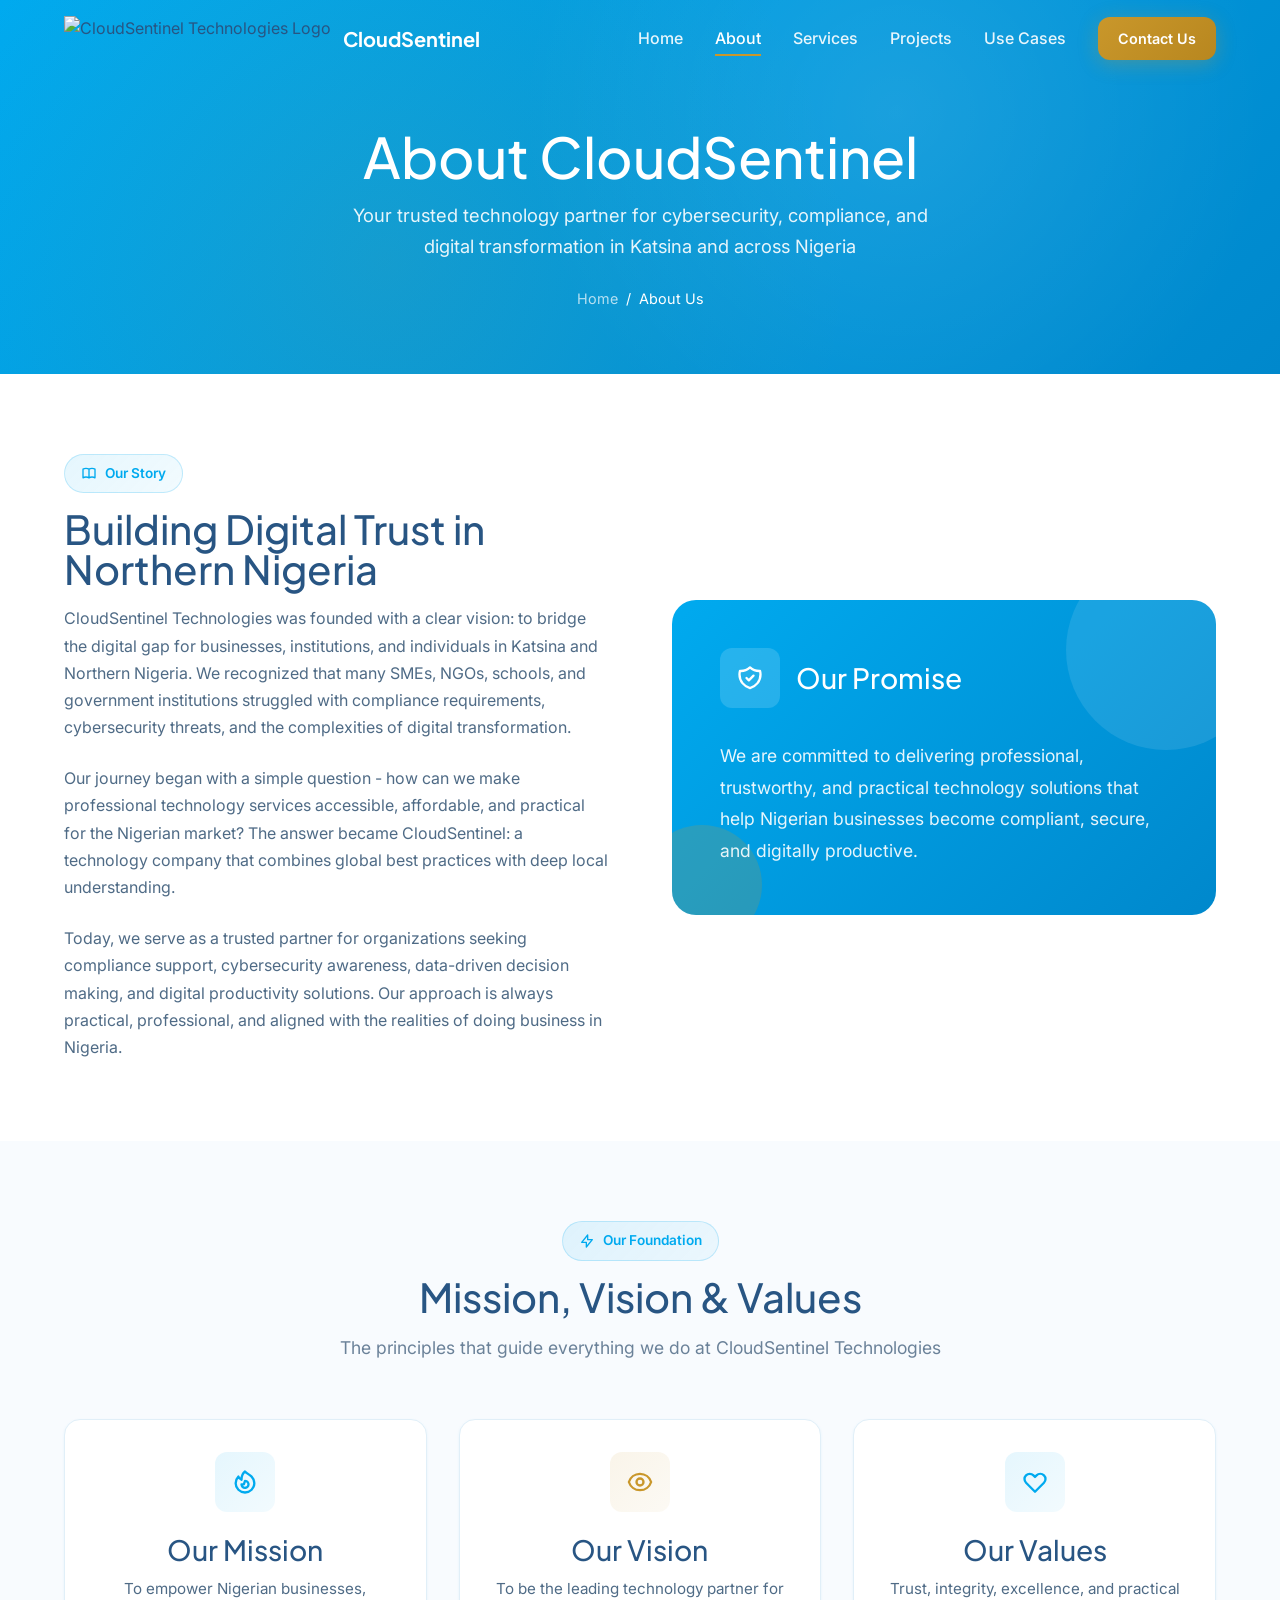
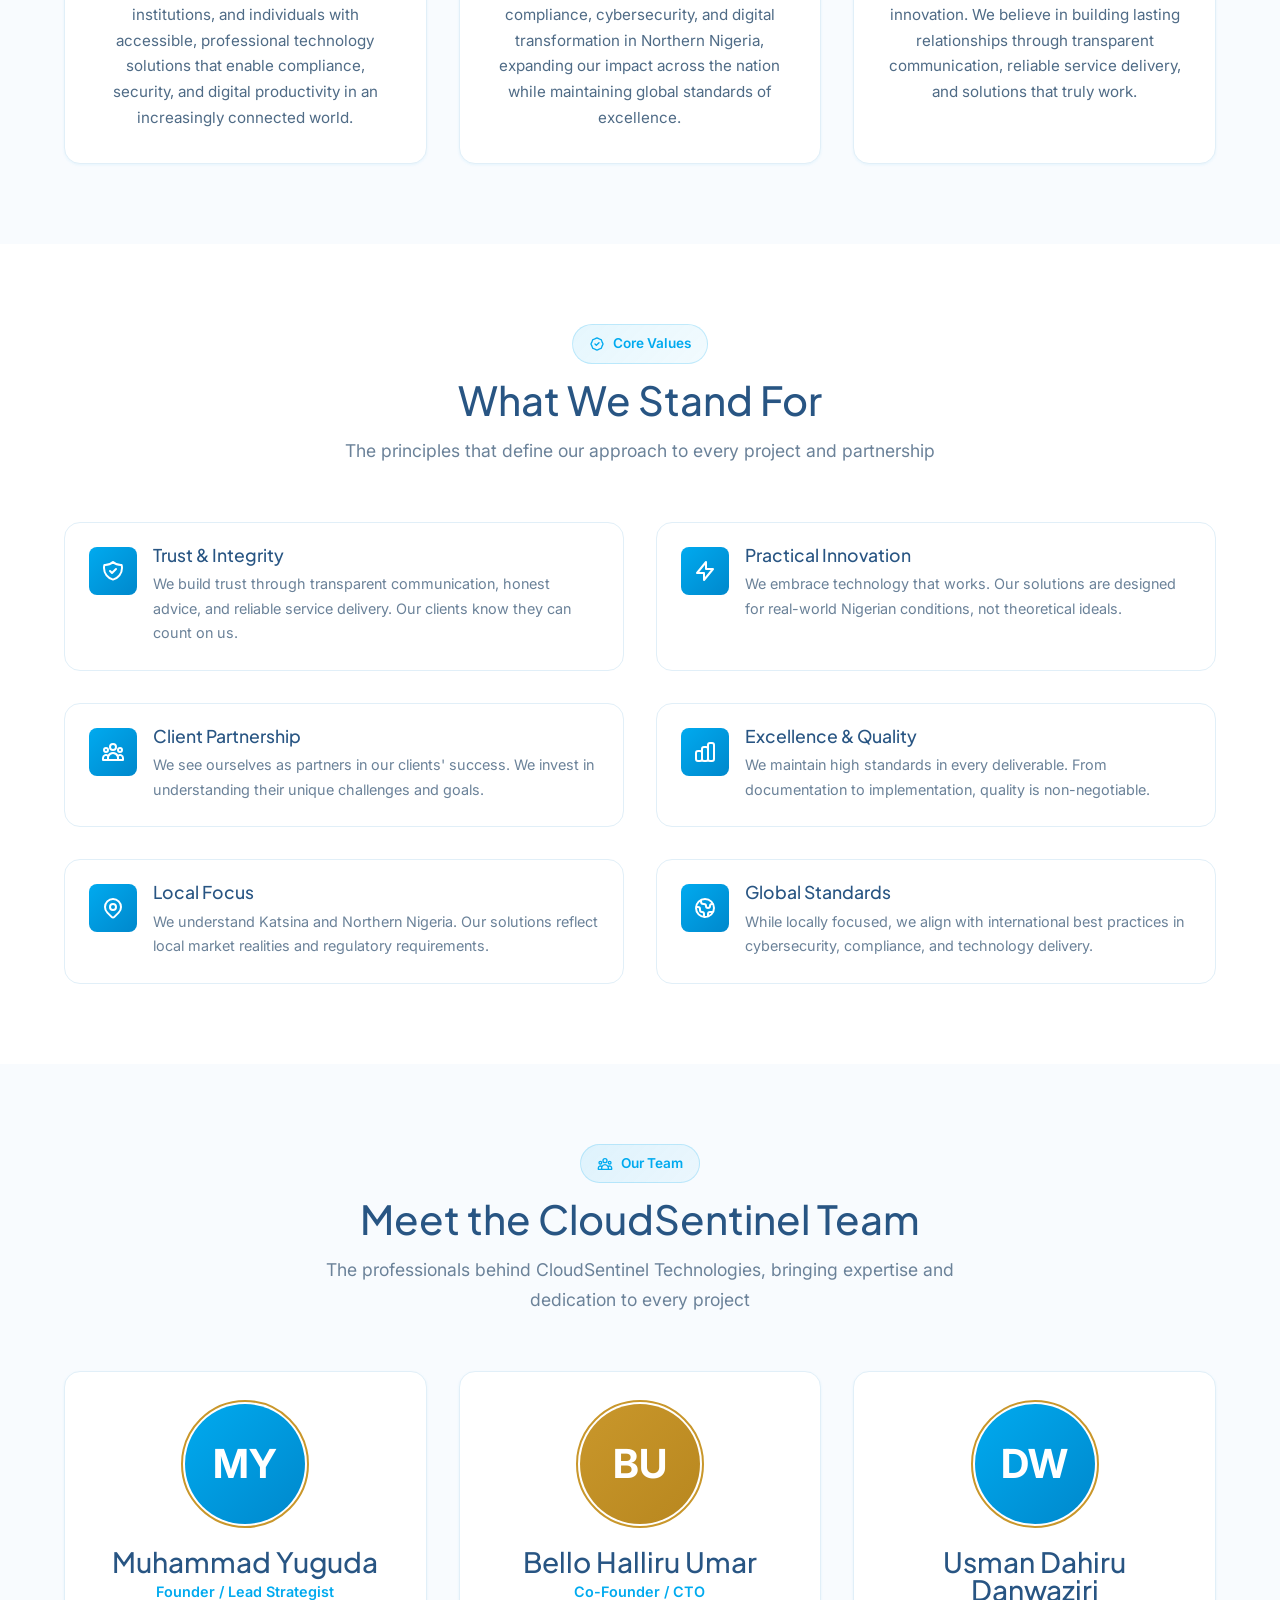
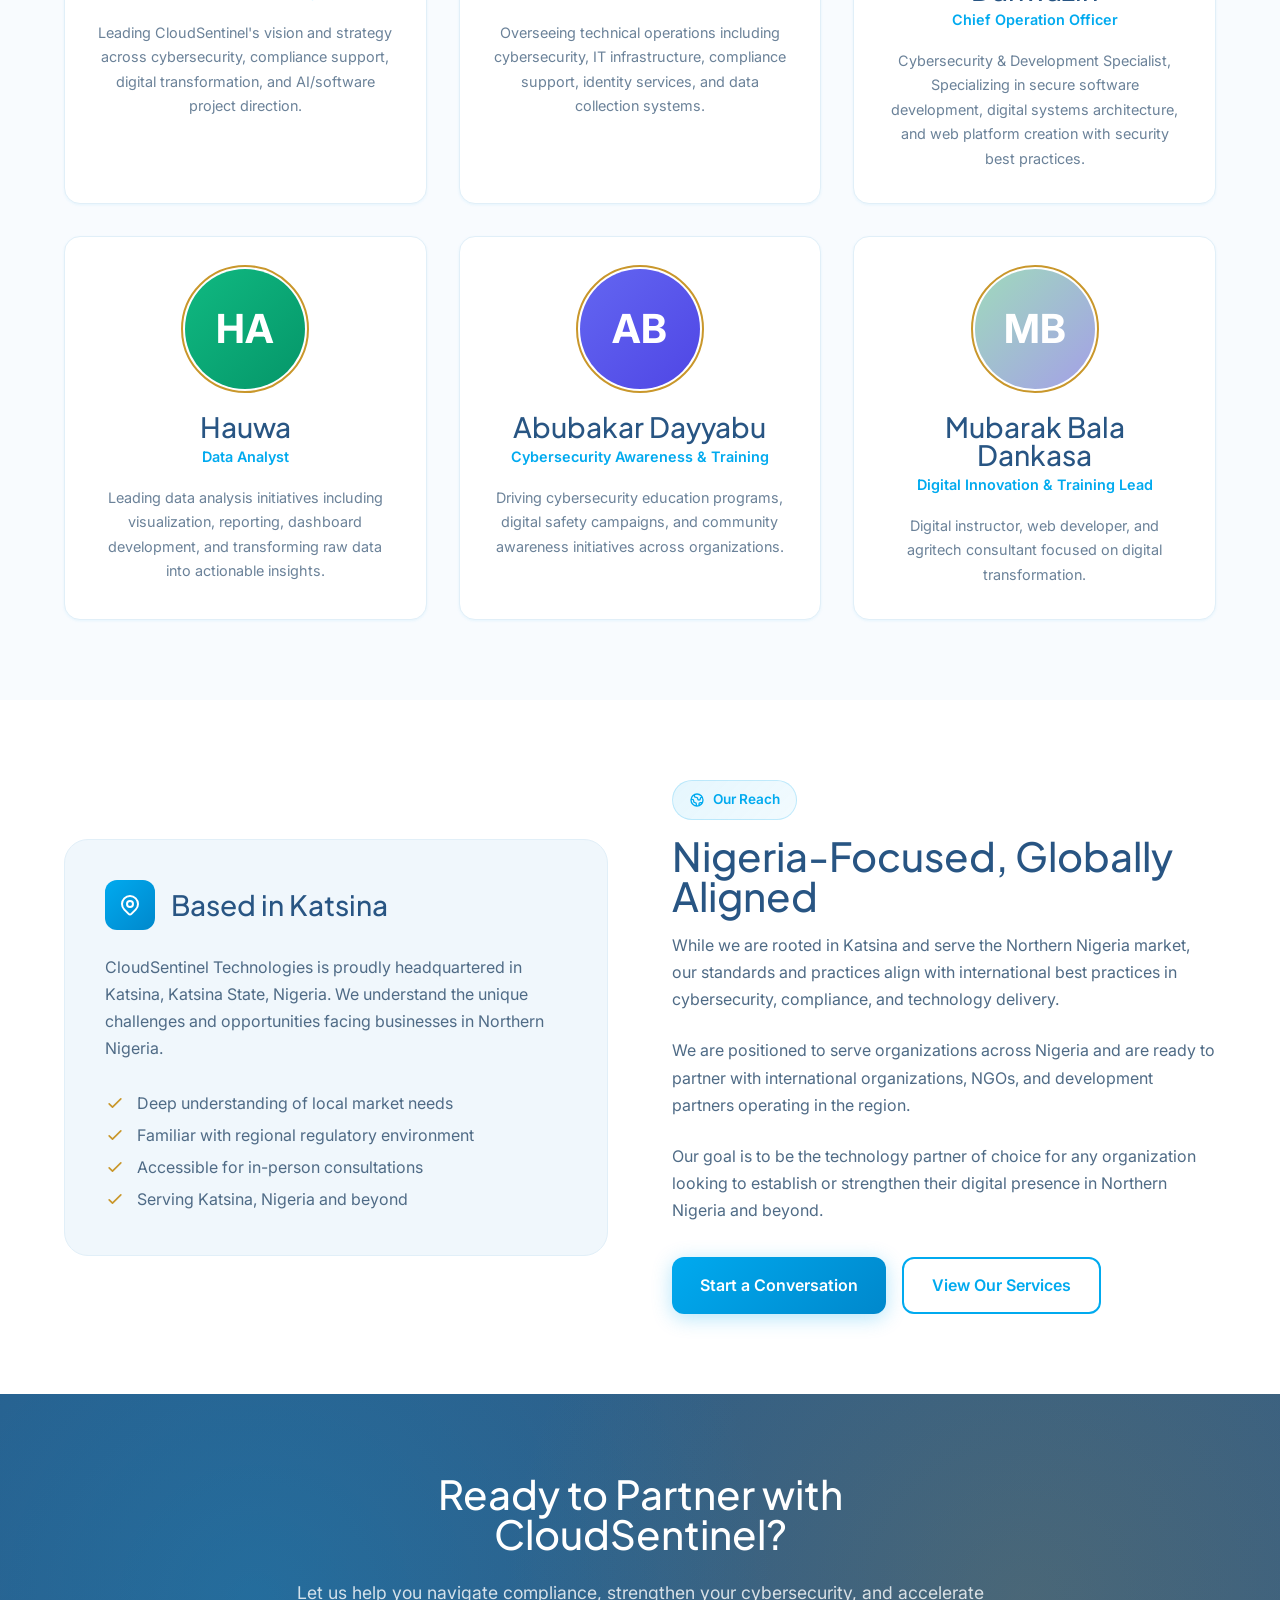
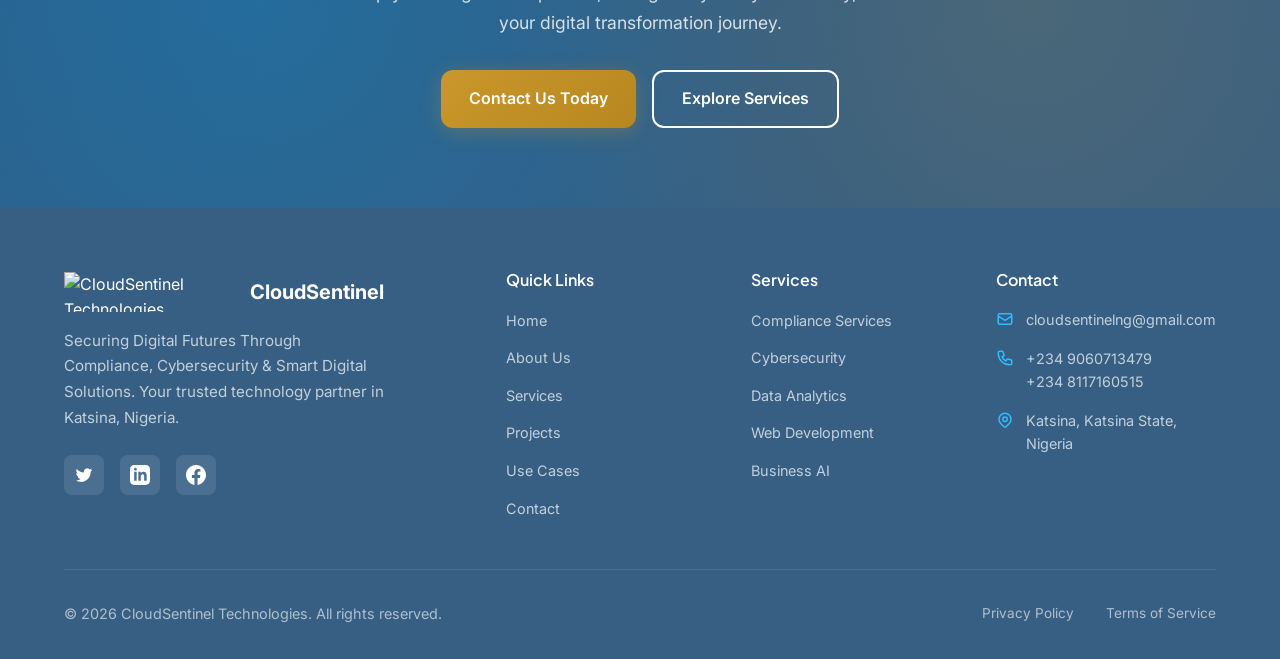
==== about.html @ 7e9afcae "Add files via upload" ====
<!DOCTYPE html>
<html lang="en">

<head>
    <meta charset="UTF-8">
    <meta name="viewport" content="width=device-width, initial-scale=1.0">
    <meta name="description" content="Learn about CloudSentinel Technologies - Our mission, vision, values, and the team behind Katsina's trusted technology partner for cybersecurity, compliance, and digital solutions.">
    <meta name="keywords" content="CloudSentinel, about us, team, mission, vision, Katsina, Nigeria, cybersecurity company">
    <meta name="author" content="CloudSentinel Technologies">
    <meta name="theme-color" content="#00AAEF">

    <title>About Us - CloudSentinel Technologies</title>

    <!-- Fonts -->
    <link rel="preconnect" href="https://fonts.googleapis.com">
    <link rel="preconnect" href="https://fonts.gstatic.com" crossorigin>
    <link href="https://fonts.googleapis.com/css2?family=Inter:wght@400;500;600;700&family=Plus+Jakarta+Sans:wght@500;600;700;800&display=swap" rel="stylesheet">

    <!-- Styles -->
    <link rel="stylesheet" href="css/style.css">
</head>

<body>
    <!-- Navigation -->
    <nav class="navbar scrolled">
        <div class="container">
            <a href="index.html" class="nav-logo">
                <img src="https://hebbkx1anhila5yf.public.blob.vercel-storage.com/Blue%20Illustration%20Cloud%20Business%20Logo_20251208_170044_0000-C7gBRRzGwJYC0VHHKi5ydbqPg0zPj4.png" alt="CloudSentinel Technologies Logo">
                <span class="nav-logo-text">CloudSentinel</span>
            </a>

            <ul class="nav-menu">
                <li><a href="index.html" class="nav-link">Home</a></li>
                <li><a href="about.html" class="nav-link active">About</a></li>
                <li><a href="services.html" class="nav-link">Services</a></li>
                <li><a href="projects.html" class="nav-link">Projects</a></li>
                <li><a href="use-cases.html" class="nav-link">Use Cases</a></li>
                <li><a href="contact.html" class="btn btn-gold nav-cta">Contact Us</a></li>
            </ul>

            <button class="nav-toggle" aria-label="Toggle navigation">
        <span></span>
        <span></span>
        <span></span>
      </button>
        </div>
        <div class="nav-overlay"></div>
    </nav>

    <!-- Page Header -->
    <section class="page-header">
        <div class="container">
            <div class="page-header-content">
                <h1 class="page-title">About CloudSentinel</h1>
                <p class="page-subtitle">Your trusted technology partner for cybersecurity, compliance, and digital transformation in Katsina and across Nigeria</p>
                <div class="breadcrumb">
                    <a href="index.html">Home</a>
                    <span>/</span>
                    <span>About Us</span>
                </div>
            </div>
        </div>
    </section>

    <!-- Company Story Section -->
    <section>
        <div class="container">
            <div class="grid grid-2" style="gap: 4rem; align-items: center;">
                <div class="reveal-left">
                    <span class="section-badge">
            <svg width="16" height="16" fill="none" stroke="currentColor" viewBox="0 0 24 24">
              <path stroke-linecap="round" stroke-linejoin="round" stroke-width="2" d="M12 6.253v13m0-13C10.832 5.477 9.246 5 7.5 5S4.168 5.477 3 6.253v13C4.168 18.477 5.754 18 7.5 18s3.332.477 4.5 1.253m0-13C13.168 5.477 14.754 5 16.5 5c1.747 0 3.332.477 4.5 1.253v13C19.832 18.477 18.247 18 16.5 18c-1.746 0-3.332.477-4.5 1.253"/>
            </svg>
            Our Story
          </span>
                    <h2 class="section-title">Building Digital Trust in Northern Nigeria</h2>
                    <p style="margin-bottom: 1.5rem;">
                        CloudSentinel Technologies was founded with a clear vision: to bridge the digital gap for businesses, institutions, and individuals in Katsina and Northern Nigeria. We recognized that many SMEs, NGOs, schools, and government institutions struggled with
                        compliance requirements, cybersecurity threats, and the complexities of digital transformation.
                    </p>
                    <p style="margin-bottom: 1.5rem;">
                        Our journey began with a simple question - how can we make professional technology services accessible, affordable, and practical for the Nigerian market? The answer became CloudSentinel: a technology company that combines global best practices with deep
                        local understanding.
                    </p>
                    <p>
                        Today, we serve as a trusted partner for organizations seeking compliance support, cybersecurity awareness, data-driven decision making, and digital productivity solutions. Our approach is always practical, professional, and aligned with the realities
                        of doing business in Nigeria.
                    </p>
                </div>

                <div class="reveal-right">
                    <div style="background: linear-gradient(135deg, var(--primary), var(--primary-dark)); border-radius: var(--radius-xl); padding: 3rem; color: var(--white); position: relative; overflow: hidden;">
                        <div style="position: absolute; top: -50px; right: -50px; width: 200px; height: 200px; background: rgba(255,255,255,0.1); border-radius: 50%;"></div>
                        <div style="position: absolute; bottom: -30px; left: -30px; width: 120px; height: 120px; background: rgba(201, 151, 43, 0.2); border-radius: 50%;"></div>
                        <div style="position: relative; z-index: 1;">
                            <div style="display: flex; align-items: center; gap: 1rem; margin-bottom: 2rem;">
                                <div style="width: 60px; height: 60px; background: rgba(255,255,255,0.15); border-radius: var(--radius-md); display: flex; align-items: center; justify-content: center;">
                                    <svg width="28" height="28" fill="none" stroke="currentColor" viewBox="0 0 24 24">
                    <path stroke-linecap="round" stroke-linejoin="round" stroke-width="2" d="M9 12l2 2 4-4m5.618-4.016A11.955 11.955 0 0112 2.944a11.955 11.955 0 01-8.618 3.04A12.02 12.02 0 003 9c0 5.591 3.824 10.29 9 11.622 5.176-1.332 9-6.03 9-11.622 0-1.042-.133-2.052-.382-3.016z"/>
                  </svg>
                                </div>
                                <h3 style="color: var(--white); margin: 0;">Our Promise</h3>
                            </div>
                            <p style="color: rgba(255,255,255,0.9); font-size: 1.1rem; line-height: 1.8; margin: 0;">
                                We are committed to delivering professional, trustworthy, and practical technology solutions that help Nigerian businesses become compliant, secure, and digitally productive.
                            </p>
                        </div>
                    </div>
                </div>
            </div>
        </div>
    </section>

    <!-- Mission, Vision, Values Section -->
    <section class="why-section">
        <div class="container">
            <div class="section-header reveal">
                <span class="section-badge">
          <svg width="16" height="16" fill="none" stroke="currentColor" viewBox="0 0 24 24">
            <path stroke-linecap="round" stroke-linejoin="round" stroke-width="2" d="M13 10V3L4 14h7v7l9-11h-7z"/>
          </svg>
          Our Foundation
        </span>
                <h2 class="section-title">Mission, Vision & Values</h2>
                <p class="section-subtitle">The principles that guide everything we do at CloudSentinel Technologies</p>
            </div>

            <div class="grid grid-3">
                <div class="card reveal stagger-1" style="text-align: center;">
                    <div class="card-icon" style="margin: 0 auto 1.5rem;">
                        <svg fill="none" stroke="currentColor" viewBox="0 0 24 24">
              <path stroke-linecap="round" stroke-linejoin="round" stroke-width="2" d="M17.657 18.657A8 8 0 016.343 7.343S7 9 9 10c0-2 .5-5 2.986-7C14 5 16.09 5.777 17.656 7.343A7.975 7.975 0 0120 13a7.975 7.975 0 01-2.343 5.657z"/>
              <path stroke-linecap="round" stroke-linejoin="round" stroke-width="2" d="M9.879 16.121A3 3 0 1012.015 11L11 14H9c0 .768.293 1.536.879 2.121z"/>
            </svg>
                    </div>
                    <h3 class="card-title">Our Mission</h3>
                    <p class="card-text">
                        To empower Nigerian businesses, institutions, and individuals with accessible, professional technology solutions that enable compliance, security, and digital productivity in an increasingly connected world.
                    </p>
                </div>

                <div class="card reveal stagger-2" style="text-align: center;">
                    <div class="card-icon gold" style="margin: 0 auto 1.5rem;">
                        <svg fill="none" stroke="currentColor" viewBox="0 0 24 24">
              <path stroke-linecap="round" stroke-linejoin="round" stroke-width="2" d="M15 12a3 3 0 11-6 0 3 3 0 016 0z"/>
              <path stroke-linecap="round" stroke-linejoin="round" stroke-width="2" d="M2.458 12C3.732 7.943 7.523 5 12 5c4.478 0 8.268 2.943 9.542 7-1.274 4.057-5.064 7-9.542 7-4.477 0-8.268-2.943-9.542-7z"/>
            </svg>
                    </div>
                    <h3 class="card-title">Our Vision</h3>
                    <p class="card-text">
                        To be the leading technology partner for compliance, cybersecurity, and digital transformation in Northern Nigeria, expanding our impact across the nation while maintaining global standards of excellence.
                    </p>
                </div>

                <div class="card reveal stagger-3" style="text-align: center;">
                    <div class="card-icon" style="margin: 0 auto 1.5rem;">
                        <svg fill="none" stroke="currentColor" viewBox="0 0 24 24">
              <path stroke-linecap="round" stroke-linejoin="round" stroke-width="2" d="M4.318 6.318a4.5 4.5 0 000 6.364L12 20.364l7.682-7.682a4.5 4.5 0 00-6.364-6.364L12 7.636l-1.318-1.318a4.5 4.5 0 00-6.364 0z"/>
            </svg>
                    </div>
                    <h3 class="card-title">Our Values</h3>
                    <p class="card-text">
                        Trust, integrity, excellence, and practical innovation. We believe in building lasting relationships through transparent communication, reliable service delivery, and solutions that truly work.
                    </p>
                </div>
            </div>
        </div>
    </section>

    <!-- Core Values Detail Section -->
    <section>
        <div class="container">
            <div class="section-header reveal">
                <span class="section-badge">
          <svg width="16" height="16" fill="none" stroke="currentColor" viewBox="0 0 24 24">
            <path stroke-linecap="round" stroke-linejoin="round" stroke-width="2" d="M9 12l2 2 4-4M7.835 4.697a3.42 3.42 0 001.946-.806 3.42 3.42 0 014.438 0 3.42 3.42 0 001.946.806 3.42 3.42 0 013.138 3.138 3.42 3.42 0 00.806 1.946 3.42 3.42 0 010 4.438 3.42 3.42 0 00-.806 1.946 3.42 3.42 0 01-3.138 3.138 3.42 3.42 0 00-1.946.806 3.42 3.42 0 01-4.438 0 3.42 3.42 0 00-1.946-.806 3.42 3.42 0 01-3.138-3.138 3.42 3.42 0 00-.806-1.946 3.42 3.42 0 010-4.438 3.42 3.42 0 00.806-1.946 3.42 3.42 0 013.138-3.138z"/>
          </svg>
          Core Values
        </span>
                <h2 class="section-title">What We Stand For</h2>
                <p class="section-subtitle">The principles that define our approach to every project and partnership</p>
            </div>

            <div class="grid grid-2">
                <div class="why-item reveal stagger-1">
                    <div class="why-icon">
                        <svg fill="none" stroke="currentColor" viewBox="0 0 24 24">
              <path stroke-linecap="round" stroke-linejoin="round" stroke-width="2" d="M9 12l2 2 4-4m5.618-4.016A11.955 11.955 0 0112 2.944a11.955 11.955 0 01-8.618 3.04A12.02 12.02 0 003 9c0 5.591 3.824 10.29 9 11.622 5.176-1.332 9-6.03 9-11.622 0-1.042-.133-2.052-.382-3.016z"/>
            </svg>
                    </div>
                    <div class="why-content">
                        <h4>Trust & Integrity</h4>
                        <p>We build trust through transparent communication, honest advice, and reliable service delivery. Our clients know they can count on us.</p>
                    </div>
                </div>

                <div class="why-item reveal stagger-2">
                    <div class="why-icon">
                        <svg fill="none" stroke="currentColor" viewBox="0 0 24 24">
              <path stroke-linecap="round" stroke-linejoin="round" stroke-width="2" d="M13 10V3L4 14h7v7l9-11h-7z"/>
            </svg>
                    </div>
                    <div class="why-content">
                        <h4>Practical Innovation</h4>
                        <p>We embrace technology that works. Our solutions are designed for real-world Nigerian conditions, not theoretical ideals.</p>
                    </div>
                </div>

                <div class="why-item reveal stagger-3">
                    <div class="why-icon">
                        <svg fill="none" stroke="currentColor" viewBox="0 0 24 24">
              <path stroke-linecap="round" stroke-linejoin="round" stroke-width="2" d="M17 20h5v-2a3 3 0 00-5.356-1.857M17 20H7m10 0v-2c0-.656-.126-1.283-.356-1.857M7 20H2v-2a3 3 0 015.356-1.857M7 20v-2c0-.656.126-1.283.356-1.857m0 0a5.002 5.002 0 019.288 0M15 7a3 3 0 11-6 0 3 3 0 016 0zm6 3a2 2 0 11-4 0 2 2 0 014 0zM7 10a2 2 0 11-4 0 2 2 0 014 0z"/>
            </svg>
                    </div>
                    <div class="why-content">
                        <h4>Client Partnership</h4>
                        <p>We see ourselves as partners in our clients' success. We invest in understanding their unique challenges and goals.</p>
                    </div>
                </div>

                <div class="why-item reveal stagger-4">
                    <div class="why-icon">
                        <svg fill="none" stroke="currentColor" viewBox="0 0 24 24">
              <path stroke-linecap="round" stroke-linejoin="round" stroke-width="2" d="M9 19v-6a2 2 0 00-2-2H5a2 2 0 00-2 2v6a2 2 0 002 2h2a2 2 0 002-2zm0 0V9a2 2 0 012-2h2a2 2 0 012 2v10m-6 0a2 2 0 002 2h2a2 2 0 002-2m0 0V5a2 2 0 012-2h2a2 2 0 012 2v14a2 2 0 01-2 2h-2a2 2 0 01-2-2z"/>
            </svg>
                    </div>
                    <div class="why-content">
                        <h4>Excellence & Quality</h4>
                        <p>We maintain high standards in every deliverable. From documentation to implementation, quality is non-negotiable.</p>
                    </div>
                </div>

                <div class="why-item reveal stagger-5">
                    <div class="why-icon">
                        <svg fill="none" stroke="currentColor" viewBox="0 0 24 24">
              <path stroke-linecap="round" stroke-linejoin="round" stroke-width="2" d="M17.657 16.657L13.414 20.9a1.998 1.998 0 01-2.827 0l-4.244-4.243a8 8 0 1111.314 0z"/>
              <path stroke-linecap="round" stroke-linejoin="round" stroke-width="2" d="M15 11a3 3 0 11-6 0 3 3 0 016 0z"/>
            </svg>
                    </div>
                    <div class="why-content">
                        <h4>Local Focus</h4>
                        <p>We understand Katsina and Northern Nigeria. Our solutions reflect local market realities and regulatory requirements.</p>
                    </div>
                </div>

                <div class="why-item reveal stagger-6">
                    <div class="why-icon">
                        <svg fill="none" stroke="currentColor" viewBox="0 0 24 24">
              <path stroke-linecap="round" stroke-linejoin="round" stroke-width="2" d="M3.055 11H5a2 2 0 012 2v1a2 2 0 002 2 2 2 0 012 2v2.945M8 3.935V5.5A2.5 2.5 0 0010.5 8h.5a2 2 0 012 2 2 2 0 104 0 2 2 0 012-2h1.064M15 20.488V18a2 2 0 012-2h3.064M21 12a9 9 0 11-18 0 9 9 0 0118 0z"/>
            </svg>
                    </div>
                    <div class="why-content">
                        <h4>Global Standards</h4>
                        <p>While locally focused, we align with international best practices in cybersecurity, compliance, and technology delivery.</p>
                    </div>
                </div>
            </div>
        </div>
    </section>

    <!-- Team Section -->
    <section class="why-section">
        <div class="container">
            <div class="section-header reveal">
                <span class="section-badge">
          <svg width="16" height="16" fill="none" stroke="currentColor" viewBox="0 0 24 24">
            <path stroke-linecap="round" stroke-linejoin="round" stroke-width="2" d="M17 20h5v-2a3 3 0 00-5.356-1.857M17 20H7m10 0v-2c0-.656-.126-1.283-.356-1.857M7 20H2v-2a3 3 0 015.356-1.857M7 20v-2c0-.656.126-1.283.356-1.857m0 0a5.002 5.002 0 019.288 0M15 7a3 3 0 11-6 0 3 3 0 016 0zm6 3a2 2 0 11-4 0 2 2 0 014 0zM7 10a2 2 0 11-4 0 2 2 0 014 0z"/>
          </svg>
          Our Team
        </span>
                <h2 class="section-title">Meet the CloudSentinel Team</h2>
                <p class="section-subtitle">The professionals behind CloudSentinel Technologies, bringing expertise and dedication to every project</p>
            </div>

            <div class="grid grid-3">
                <div class="card team-card reveal stagger-1">
                    <div class="team-avatar">MY</div>
                    <h3 class="team-name">Muhammad Yuguda</h3>
                    <p class="team-role">Founder / Lead Strategist</p>
                    <p class="team-bio">
                        Leading CloudSentinel's vision and strategy across cybersecurity, compliance support, digital transformation, and AI/software project direction.
                    </p>
                </div>

                <div class="card team-card reveal stagger-2">
                    <div class="team-avatar" style="background: linear-gradient(135deg, var(--gold), var(--gold-dark));">BU</div>
                    <h3 class="team-name">Bello Halliru Umar</h3>
                    <p class="team-role">Co-Founder / CTO</p>
                    <p class="team-bio">
                        Overseeing technical operations including cybersecurity, IT infrastructure, compliance support, identity services, and data collection systems.
                    </p>
                </div>

                <div class="card team-card reveal stagger-3">
                    <div class="team-avatar">DW</div>
                    <h3 class="team-name">Usman Dahiru Danwaziri</h3>
                    <p class="team-role">Chief Operation Officer</p>
                    <p class="team-bio">
                        Cybersecurity & Development Specialist, Specializing in secure software development, digital systems architecture, and web platform creation with security best practices.
                    </p>
                </div>

                <div class="card team-card reveal stagger-4">
                    <div class="team-avatar" style="background: linear-gradient(135deg, #10B981, #059669);">HA</div>
                    <h3 class="team-name">Hauwa</h3>
                    <p class="team-role">Data Analyst</p>
                    <p class="team-bio">
                        Leading data analysis initiatives including visualization, reporting, dashboard development, and transforming raw data into actionable insights.
                    </p>
                </div>

                <div class="card team-card reveal stagger-5">
                    <div class="team-avatar" style="background: linear-gradient(135deg, #6366F1, #4F46E5);">AB</div>
                    <h3 class="team-name">Abubakar Dayyabu</h3>
                    <p class="team-role">Cybersecurity Awareness & Training</p>
                    <p class="team-bio">
                        Driving cybersecurity education programs, digital safety campaigns, and community awareness initiatives across organizations.
                    </p>
                </div>
                <div class="card team-card reveal stagger-6">
                    <div class="team-avatar" style="background: linear-gradient(135deg, #9fdabc, #a4a0e7);">MB</div>
                    <h3 class="team-name">Mubarak Bala Dankasa</h3>
                    <p class="team-role">Digital Innovation & Training Lead</p>
                    <p class="team-bio">
                        Digital instructor, web developer, and agritech consultant focused on digital transformation.
                    </p>
                </div>
            </div>
    </section>

    <!-- Location Focus Section -->
    <section>
        <div class="container">
            <div class="grid grid-2" style="gap: 4rem; align-items: center;">
                <div class="reveal-left">
                    <div style="background: var(--gray-50); border-radius: var(--radius-xl); padding: 2.5rem; border: 1px solid var(--gray-100);">
                        <div style="display: flex; align-items: center; gap: 1rem; margin-bottom: 1.5rem;">
                            <div style="width: 50px; height: 50px; background: linear-gradient(135deg, var(--primary), var(--primary-dark)); border-radius: var(--radius-md); display: flex; align-items: center; justify-content: center;">
                                <svg width="24" height="24" fill="none" stroke="white" viewBox="0 0 24 24">
                  <path stroke-linecap="round" stroke-linejoin="round" stroke-width="2" d="M17.657 16.657L13.414 20.9a1.998 1.998 0 01-2.827 0l-4.244-4.243a8 8 0 1111.314 0z"/>
                  <path stroke-linecap="round" stroke-linejoin="round" stroke-width="2" d="M15 11a3 3 0 11-6 0 3 3 0 016 0z"/>
                </svg>
                            </div>
                            <h3 style="margin: 0;">Based in Katsina</h3>
                        </div>
                        <p style="color: var(--text-secondary); line-height: 1.7; margin-bottom: 1.5rem;">
                            CloudSentinel Technologies is proudly headquartered in Katsina, Katsina State, Nigeria. We understand the unique challenges and opportunities facing businesses in Northern Nigeria.
                        </p>
                        <ul style="color: var(--text-secondary); line-height: 2;">
                            <li style="display: flex; align-items: center; gap: 0.75rem;">
                                <svg width="20" height="20" fill="none" stroke="var(--gold)" viewBox="0 0 24 24">
                  <path stroke-linecap="round" stroke-linejoin="round" stroke-width="2" d="M5 13l4 4L19 7"/>
                </svg> Deep understanding of local market needs
                            </li>
                            <li style="display: flex; align-items: center; gap: 0.75rem;">
                                <svg width="20" height="20" fill="none" stroke="var(--gold)" viewBox="0 0 24 24">
                  <path stroke-linecap="round" stroke-linejoin="round" stroke-width="2" d="M5 13l4 4L19 7"/>
                </svg> Familiar with regional regulatory environment
                            </li>
                            <li style="display: flex; align-items: center; gap: 0.75rem;">
                                <svg width="20" height="20" fill="none" stroke="var(--gold)" viewBox="0 0 24 24">
                  <path stroke-linecap="round" stroke-linejoin="round" stroke-width="2" d="M5 13l4 4L19 7"/>
                </svg> Accessible for in-person consultations
                            </li>
                            <li style="display: flex; align-items: center; gap: 0.75rem;">
                                <svg width="20" height="20" fill="none" stroke="var(--gold)" viewBox="0 0 24 24">
                  <path stroke-linecap="round" stroke-linejoin="round" stroke-width="2" d="M5 13l4 4L19 7"/>
                </svg> Serving Katsina, Nigeria and beyond
                            </li>
                        </ul>
                    </div>
                </div>

                <div class="reveal-right">
                    <span class="section-badge">
            <svg width="16" height="16" fill="none" stroke="currentColor" viewBox="0 0 24 24">
              <path stroke-linecap="round" stroke-linejoin="round" stroke-width="2" d="M3.055 11H5a2 2 0 012 2v1a2 2 0 002 2 2 2 0 012 2v2.945M8 3.935V5.5A2.5 2.5 0 0010.5 8h.5a2 2 0 012 2 2 2 0 104 0 2 2 0 012-2h1.064M15 20.488V18a2 2 0 012-2h3.064M21 12a9 9 0 11-18 0 9 9 0 0118 0z"/>
            </svg>
            Our Reach
          </span>
                    <h2 class="section-title">Nigeria-Focused, Globally Aligned</h2>
                    <p style="margin-bottom: 1.5rem;">
                        While we are rooted in Katsina and serve the Northern Nigeria market, our standards and practices align with international best practices in cybersecurity, compliance, and technology delivery.
                    </p>
                    <p style="margin-bottom: 1.5rem;">
                        We are positioned to serve organizations across Nigeria and are ready to partner with international organizations, NGOs, and development partners operating in the region.
                    </p>
                    <p>
                        Our goal is to be the technology partner of choice for any organization looking to establish or strengthen their digital presence in Northern Nigeria and beyond.
                    </p>
                    <div class="btn-group" style="margin-top: 2rem;">
                        <a href="contact.html" class="btn btn-primary">Start a Conversation</a>
                        <a href="services.html" class="btn btn-secondary">View Our Services</a>
                    </div>
                </div>
            </div>
        </div>
    </section>

    <!-- CTA Section -->
    <section class="cta-section">
        <div class="container">
            <div class="cta-content reveal">
                <h2 class="cta-title">Ready to Partner with CloudSentinel?</h2>
                <p class="cta-text">Let us help you navigate compliance, strengthen your cybersecurity, and accelerate your digital transformation journey.</p>
                <div class="btn-group justify-center">
                    <a href="contact.html" class="btn btn-gold">Contact Us Today</a>
                    <a href="services.html" class="btn btn-outline">Explore Services</a>
                </div>
            </div>
        </div>
    </section>

    <!-- Footer -->
    <footer class="footer">
        <div class="container">
            <div class="footer-grid">
                <div class="footer-brand">
                    <div class="footer-logo">
                        <img src="https://hebbkx1anhila5yf.public.blob.vercel-storage.com/Blue%20Illustration%20Cloud%20Business%20Logo_20251208_170044_0000-C7gBRRzGwJYC0VHHKi5ydbqPg0zPj4.png" alt="CloudSentinel Technologies">
                        <span>CloudSentinel</span>
                    </div>
                    <p class="footer-tagline">
                        Securing Digital Futures Through Compliance, Cybersecurity & Smart Digital Solutions. Your trusted technology partner in Katsina, Nigeria.
                    </p>
                    <div class="footer-social">
                        <a href="#" class="social-link" aria-label="Twitter">
                            <svg fill="currentColor" viewBox="0 0 24 24">
                <path d="M8.29 20.251c7.547 0 11.675-6.253 11.675-11.675 0-.178 0-.355-.012-.53A8.348 8.348 0 0022 5.92a8.19 8.19 0 01-2.357.646 4.118 4.118 0 001.804-2.27 8.224 8.224 0 01-2.605.996 4.107 4.107 0 00-6.993 3.743 11.65 11.65 0 01-8.457-4.287 4.106 4.106 0 001.27 5.477A4.072 4.072 0 012.8 9.713v.052a4.105 4.105 0 003.292 4.022 4.095 4.095 0 01-1.853.07 4.108 4.108 0 003.834 2.85A8.233 8.233 0 012 18.407a11.616 11.616 0 006.29 1.84"/>
              </svg>
                        </a>
                        <a href="#" class="social-link" aria-label="LinkedIn">
                            <svg fill="currentColor" viewBox="0 0 24 24">
                <path d="M19 0h-14c-2.761 0-5 2.239-5 5v14c0 2.761 2.239 5 5 5h14c2.762 0 5-2.239 5-5v-14c0-2.761-2.238-5-5-5zm-11 19h-3v-11h3v11zm-1.5-12.268c-.966 0-1.75-.79-1.75-1.764s.784-1.764 1.75-1.764 1.75.79 1.75 1.764-.783 1.764-1.75 1.764zm13.5 12.268h-3v-5.604c0-3.368-4-3.113-4 0v5.604h-3v-11h3v1.765c1.396-2.586 7-2.777 7 2.476v6.759z"/>
              </svg>
                        </a>
                        <a href="#" class="social-link" aria-label="Facebook">
                            <svg fill="currentColor" viewBox="0 0 24 24">
                <path d="M24 12.073c0-6.627-5.373-12-12-12s-12 5.373-12 12c0 5.99 4.388 10.954 10.125 11.854v-8.385H7.078v-3.47h3.047V9.43c0-3.007 1.792-4.669 4.533-4.669 1.312 0 2.686.235 2.686.235v2.953H15.83c-1.491 0-1.956.925-1.956 1.874v2.25h3.328l-.532 3.47h-2.796v8.385C19.612 23.027 24 18.062 24 12.073z"/>
              </svg>
                        </a>
                    </div>
                </div>

                <div class="footer-column">
                    <h4 class="footer-title">Quick Links</h4>
                    <ul class="footer-links">
                        <li><a href="index.html" class="footer-link">Home</a></li>
                        <li><a href="about.html" class="footer-link">About Us</a></li>
                        <li><a href="services.html" class="footer-link">Services</a></li>
                        <li><a href="projects.html" class="footer-link">Projects</a></li>
                        <li><a href="use-cases.html" class="footer-link">Use Cases</a></li>
                        <li><a href="contact.html" class="footer-link">Contact</a></li>
                    </ul>
                </div>

                <div class="footer-column">
                    <h4 class="footer-title">Services</h4>
                    <ul class="footer-links">
                        <li><a href="services.html#compliance" class="footer-link">Compliance Services</a></li>
                        <li><a href="services.html#security" class="footer-link">Cybersecurity</a></li>
                        <li><a href="services.html#data" class="footer-link">Data Analytics</a></li>
                        <li><a href="services.html#development" class="footer-link">Web Development</a></li>
                        <li><a href="services.html#ai" class="footer-link">Business AI</a></li>
                    </ul>
                </div>

                <div class="footer-column">
                    <h4 class="footer-title">Contact</h4>
                    <div class="footer-contact-item">
                        <svg fill="none" stroke="currentColor" viewBox="0 0 24 24">
              <path stroke-linecap="round" stroke-linejoin="round" stroke-width="2" d="M3 8l7.89 5.26a2 2 0 002.22 0L21 8M5 19h14a2 2 0 002-2V7a2 2 0 00-2-2H5a2 2 0 00-2 2v10a2 2 0 002 2z"/>
            </svg>
                        <span>cloudsentinelng@gmail.com</span>
                    </div>
                    <div class="footer-contact-item">
                        <svg fill="none" stroke="currentColor" viewBox="0 0 24 24">
              <path stroke-linecap="round" stroke-linejoin="round" stroke-width="2" d="M3 5a2 2 0 012-2h3.28a1 1 0 01.948.684l1.498 4.493a1 1 0 01-.502 1.21l-2.257 1.13a11.042 11.042 0 005.516 5.516l1.13-2.257a1 1 0 011.21-.502l4.493 1.498a1 1 0 01.684.949V19a2 2 0 01-2 2h-1C9.716 21 3 14.284 3 6V5z"/>
            </svg>
                        <span>+234 9060713479<br>+234 8117160515</span>
                    </div>
                    <div class="footer-contact-item">
                        <svg fill="none" stroke="currentColor" viewBox="0 0 24 24">
              <path stroke-linecap="round" stroke-linejoin="round" stroke-width="2" d="M17.657 16.657L13.414 20.9a1.998 1.998 0 01-2.827 0l-4.244-4.243a8 8 0 1111.314 0z"/>
              <path stroke-linecap="round" stroke-linejoin="round" stroke-width="2" d="M15 11a3 3 0 11-6 0 3 3 0 016 0z"/>
            </svg>
                        <span>Katsina, Katsina State, Nigeria</span>
                    </div>
                </div>
            </div>

            <div class="footer-bottom">
                <p class="footer-copyright">&copy; 2026 CloudSentinel Technologies. All rights reserved.</p>
                <div class="footer-legal">
                    <a href="#">Privacy Policy</a>
                    <a href="#">Terms of Service</a>
                </div>
            </div>
        </div>
    </footer>

    <!-- Scripts -->
    <script src="js/main.js"></script>
</body>

</html>
---- css/style.css ----
/* ===================================
   CloudSentinel Technologies
   Main Stylesheet
   =================================== */


/* CSS Variables - Brand Colors */

:root {
    --primary: #00AAEF;
    --primary-light: #33BBFF;
    --primary-dark: #0088CC;
    --gold: #C9972B;
    --gold-light: #D4A83A;
    --gold-dark: #B8871F;
    --white: #FFFFFF;
    --off-white: #F8FBFE;
    --gray-50: #F0F7FC;
    --gray-100: #E1EFF8;
    --gray-200: #C8DFF0;
    --gray-300: #A3C9E3;
    --gray-400: #7EB3D6;
    --gray-500: #5A9DC9;
    --gray-600: #3D7BA8;
    --gray-700: #2D5A7D;
    --gray-800: #2a5d8a;
    --gray-900: #375f83;
    --text-primary: #285583;
    --text-secondary: #4f6b86;
    --text-muted: #6B8299;
    --success: #10B981;
    --warning: #F59E0B;
    --danger: #EF4444;
    --shadow-sm: 0 1px 3px rgba(0, 170, 239, 0.08);
    --shadow-md: 0 4px 12px rgba(0, 170, 239, 0.12);
    --shadow-lg: 0 10px 40px rgba(0, 170, 239, 0.15);
    --shadow-xl: 0 20px 60px rgba(0, 170, 239, 0.18);
    --radius-sm: 8px;
    --radius-md: 12px;
    --radius-lg: 16px;
    --radius-xl: 24px;
    --transition-fast: 0.2s ease;
    --transition-normal: 0.3s ease;
    --transition-slow: 0.5s ease;
}


/* Reset & Base */

*,
*::before,
*::after {
    margin: 0;
    padding: 0;
    box-sizing: border-box;
}

html {
    scroll-behavior: smooth;
    font-size: 16px;
}

body {
    font-family: 'Inter', -apple-system, BlinkMacSystemFont, 'Segoe UI', Roboto, sans-serif;
    background-color: var(--white);
    color: var(--text-primary);
    line-height: 1.6;
    overflow-x: hidden;
}


/* Typography */

h1,
h2,
h3,
h4,
h5,
h6 {
    font-family: 'Plus Jakarta Sans', 'Inter', sans-serif;
    font-weight: 500;
    line-height: 1;
    color: var(--text-primary);
}

h1 {
    font-size: clamp(2rem, 5vw, 3.5rem);
}

h2 {
    font-size: clamp(1.75rem, 4vw, 2.5rem);
}

h3 {
    font-size: clamp(1.25rem, 3vw, 1.75rem);
}

h4 {
    font-size: clamp(1.1rem, 2.5vw, 1.35rem);
}

h5 {
    font-size: 1.1rem;
}

h6 {
    font-size: 1rem;
}

p {
    color: var(--text-secondary);
    line-height: 1.7;
}

a {
    text-decoration: none;
    color: inherit;
    transition: color var(--transition-fast);
}

img {
    max-width: 100%;
    height: auto;
    display: block;
}

ul,
ol {
    list-style: none;
}


/* Container */

.container {
    width: 100%;
    max-width: 1200px;
    margin: 0 auto;
    padding: 0 1.5rem;
}

.container-lg {
    max-width: 1400px;
}


/* Section Spacing */

section {
    padding: 5rem 0;
}

.section-header {
    text-align: center;
    max-width: 700px;
    margin: 0 auto 3.5rem;
}

.section-badge {
    display: inline-flex;
    align-items: center;
    gap: 0.5rem;
    padding: 0.5rem 1rem;
    background: linear-gradient(135deg, rgba(0, 170, 239, 0.1), rgba(0, 170, 239, 0.05));
    border: 1px solid rgba(0, 170, 239, 0.2);
    border-radius: 50px;
    font-size: 0.85rem;
    font-weight: 600;
    color: var(--primary);
    margin-bottom: 1rem;
}

.section-title {
    margin-bottom: 1rem;
}

.section-subtitle {
    font-size: 1.1rem;
    color: var(--text-muted);
}


/* Buttons */

.btn {
    display: inline-flex;
    align-items: center;
    justify-content: center;
    gap: 0.5rem;
    padding: 0.875rem 1.75rem;
    font-size: 1rem;
    font-weight: 600;
    border-radius: var(--radius-md);
    border: none;
    cursor: pointer;
    transition: all var(--transition-normal);
    text-decoration: none;
    white-space: nowrap;
}

.btn-primary {
    background: linear-gradient(135deg, var(--primary), var(--primary-dark));
    color: var(--white);
    box-shadow: 0 4px 20px rgba(0, 170, 239, 0.3);
}

.btn-primary:hover {
    transform: translateY(-2px);
    box-shadow: 0 8px 30px rgba(0, 170, 239, 0.4);
}

.btn-secondary {
    background: var(--white);
    color: var(--primary);
    border: 2px solid var(--primary);
}

.btn-secondary:hover {
    background: var(--primary);
    color: var(--white);
}

.btn-gold {
    background: linear-gradient(135deg, var(--gold), var(--gold-dark));
    color: var(--white);
    box-shadow: 0 4px 20px rgba(201, 151, 43, 0.3);
}

.btn-gold:hover {
    transform: translateY(-2px);
    box-shadow: 0 8px 30px rgba(201, 151, 43, 0.4);
}

.btn-outline {
    background: transparent;
    color: var(--white);
    border: 2px solid var(--white);
}

.btn-outline:hover {
    background: var(--white);
    color: var(--primary);
}

.btn-group {
    display: flex;
    flex-wrap: wrap;
    gap: 1rem;
}


/* ===================================
   Navigation
   =================================== */

.navbar {
    position: fixed;
    top: 0;
    left: 0;
    right: 0;
    z-index: 1000;
    padding: 1rem 0;
    transition: all var(--transition-normal);
}

.navbar.scrolled {
    background: rgba(255, 255, 255, 0.95);
    backdrop-filter: blur(20px);
    box-shadow: var(--shadow-md);
    padding: 0.75rem 0;
}

.navbar .container {
    display: flex;
    align-items: center;
    justify-content: space-between;
}

.nav-logo {
    display: flex;
    align-items: center;
    gap: 0.75rem;
}

.nav-logo img {
    height: 45px;
    width: auto;
}

.nav-logo-text {
    font-family: 'Plus Jakarta Sans', sans-serif;
    font-weight: 700;
    font-size: 1.25rem;
    color: var(--white);
    transition: color var(--transition-normal);
}

.navbar.scrolled .nav-logo-text {
    color: var(--primary);
}

.nav-menu {
    display: flex;
    align-items: center;
    gap: 2rem;
}

.nav-link {
    font-weight: 500;
    color: rgba(255, 255, 255, 0.9);
    padding: 0.5rem 0;
    position: relative;
    transition: color var(--transition-fast);
}

.navbar.scrolled .nav-link {
    color: var(--text-secondary);
}

.nav-link:hover,
.nav-link.active {
    color: var(--white);
}

.navbar.scrolled .nav-link:hover,
.navbar.scrolled .nav-link.active {
    color: var(--primary);
}

.nav-link::after {
    content: '';
    position: absolute;
    bottom: 0;
    left: 0;
    width: 0;
    height: 2px;
    background: var(--gold);
    transition: width var(--transition-normal);
}

.nav-link:hover::after,
.nav-link.active::after {
    width: 100%;
}

.nav-cta {
    padding: 0.625rem 1.25rem;
    font-size: 0.9rem;
}

.nav-toggle {
    display: none;
    flex-direction: column;
    gap: 5px;
    background: none;
    border: none;
    cursor: pointer;
    padding: 0.5rem;
}

.nav-toggle span {
    width: 24px;
    height: 2px;
    background: var(--white);
    transition: all var(--transition-normal);
}

.navbar.scrolled .nav-toggle span {
    background: var(--text-primary);
}


/* Mobile Navigation */

@media (max-width: 968px) {
    .nav-menu {
        position: fixed;
        top: 0;
        right: -100%;
        width: 280px;
        height: 100vh;
        background: var(--white);
        flex-direction: column;
        align-items: flex-start;
        padding: 5rem 2rem 2rem;
        gap: 1rem;
        box-shadow: var(--shadow-xl);
        transition: right var(--transition-normal);
    }
    .nav-menu.active {
        right: 0;
    }
    .nav-link {
        color: var(--text-primary);
        font-size: 1.1rem;
        width: 100%;
        padding: 0.75rem 0;
        border-bottom: 1px solid var(--gray-100);
    }
    .nav-link:hover {
        color: var(--primary);
    }
    .nav-cta {
        margin-top: 1rem;
        width: 100%;
        justify-content: center;
    }
    .nav-toggle {
        display: flex;
        z-index: 1001;
    }
    .nav-toggle.active span:nth-child(1) {
        transform: rotate(45deg) translate(5px, 5px);
    }
    .nav-toggle.active span:nth-child(2) {
        opacity: 0;
    }
    .nav-toggle.active span:nth-child(3) {
        transform: rotate(-45deg) translate(5px, -5px);
    }
}

.nav-overlay {
    position: fixed;
    top: 0;
    left: 0;
    width: 100%;
    height: 100%;
    background: rgba(0, 0, 0, 0.5);
    opacity: 0;
    visibility: hidden;
    transition: all var(--transition-normal);
    z-index: 999;
}

.nav-overlay.active {
    opacity: 1;
    visibility: visible;
}


/* ===================================
   Hero Section
   =================================== */

.hero {
    position: relative;
    min-height: 100vh;
    display: flex;
    align-items: center;
    background: linear-gradient(135deg, var(--primary) 0%, var(--primary-dark) 50%, #0077B3 100%);
    overflow: hidden;
    padding-top: 80px;
}

.hero::before {
    content: '';
    position: absolute;
    top: 0;
    left: 0;
    right: 0;
    bottom: 0;
    background: radial-gradient(circle at 20% 80%, rgba(201, 151, 43, 0.15) 0%, transparent 50%), radial-gradient(circle at 80% 20%, rgba(255, 255, 255, 0.1) 0%, transparent 40%);
    pointer-events: none;
}

.hero-grid {
    position: absolute;
    top: 0;
    left: 0;
    right: 0;
    bottom: 0;
    background-image: linear-gradient(rgba(255, 255, 255, 0.03) 1px, transparent 1px), linear-gradient(90deg, rgba(255, 255, 255, 0.03) 1px, transparent 1px);
    background-size: 60px 60px;
    animation: gridMove 20s linear infinite;
}

@keyframes gridMove {
    0% {
        transform: translate(0, 0);
    }
    100% {
        transform: translate(60px, 60px);
    }
}

.hero-content {
    position: relative;
    z-index: 2;
    display: grid;
    grid-template-columns: 1fr 1fr;
    gap: 4rem;
    align-items: center;
}

.hero-text {
    color: var(--white);
}

.hero-badge {
    display: inline-flex;
    align-items: center;
    gap: 0.5rem;
    padding: 0.5rem 1rem;
    background: rgba(255, 255, 255, 0.1);
    border: 1px solid rgba(255, 255, 255, 0.2);
    border-radius: 50px;
    font-size: 0.85rem;
    color: var(--white);
    margin-bottom: 1.5rem;
    backdrop-filter: blur(10px);
}

.hero-badge svg {
    width: 16px;
    height: 16px;
    color: var(--gold);
}

.hero-title {
    color: var(--white);
    margin-bottom: 1.5rem;
    text-shadow: 0 2px 20px rgba(0, 0, 0, 0.1);
}

.hero-title span {
    color: var(--gold);
}

.hero-description {
    font-size: 1.15rem;
    color: rgba(255, 255, 255, 0.9);
    margin-bottom: 2rem;
    line-height: 1.8;
}

.hero-buttons {
    display: flex;
    flex-wrap: wrap;
    gap: 1rem;
    margin-bottom: 3rem;
}

.hero-stats {
    display: flex;
    gap: 2.5rem;
    padding-top: 2rem;
    border-top: 1px solid rgba(255, 255, 255, 0.2);
}

.stat-item {
    text-align: left;
}

.stat-number {
    font-size: 2rem;
    font-weight: 700;
    color: var(--white);
    display: block;
}

.stat-label {
    font-size: 0.9rem;
    color: rgba(255, 255, 255, 0.7);
}

.hero-visual {
    position: relative;
    display: flex;
    align-items: center;
    justify-content: center;
}

.hero-shield {
    position: relative;
    width: 350px;
    height: 350px;
}

.shield-main {
    position: absolute;
    top: 50%;
    left: 50%;
    transform: translate(-50%, -50%);
    width: 180px;
    height: 180px;
    background: linear-gradient(135deg, rgba(255, 255, 255, 0.2), rgba(255, 255, 255, 0.05));
    border: 2px solid rgba(255, 255, 255, 0.3);
    border-radius: 50%;
    display: flex;
    align-items: center;
    justify-content: center;
    backdrop-filter: blur(20px);
    animation: shieldPulse 3s ease-in-out infinite;
}

@keyframes shieldPulse {
    0%,
    100% {
        transform: translate(-50%, -50%) scale(1);
    }
    50% {
        transform: translate(-50%, -50%) scale(1.05);
    }
}

.shield-main svg {
    width: 80px;
    height: 80px;
    color: var(--white);
}

.shield-ring {
    position: absolute;
    top: 50%;
    left: 50%;
    transform: translate(-50%, -50%);
    border: 2px solid rgba(255, 255, 255, 0.15);
    border-radius: 50%;
}

.shield-ring:nth-child(2) {
    width: 240px;
    height: 240px;
    animation: ringRotate 20s linear infinite;
}

.shield-ring:nth-child(3) {
    width: 300px;
    height: 300px;
    animation: ringRotate 30s linear infinite reverse;
}

.shield-ring:nth-child(4) {
    width: 360px;
    height: 360px;
    border-style: dashed;
    animation: ringRotate 40s linear infinite;
}

@keyframes ringRotate {
    from {
        transform: translate(-50%, -50%) rotate(0deg);
    }
    to {
        transform: translate(-50%, -50%) rotate(360deg);
    }
}

.floating-icon {
    position: absolute;
    width: 50px;
    height: 50px;
    background: var(--white);
    border-radius: var(--radius-md);
    display: flex;
    align-items: center;
    justify-content: center;
    box-shadow: var(--shadow-lg);
    animation: floatIcon 4s ease-in-out infinite;
}

.floating-icon svg {
    width: 24px;
    height: 24px;
    color: var(--primary);
}

.floating-icon:nth-child(5) {
    top: 10%;
    left: 10%;
    animation-delay: 0s;
}

.floating-icon:nth-child(6) {
    top: 5%;
    right: 15%;
    animation-delay: 0.5s;
}

.floating-icon:nth-child(7) {
    bottom: 15%;
    left: 5%;
    animation-delay: 1s;
}

.floating-icon:nth-child(8) {
    bottom: 10%;
    right: 10%;
    animation-delay: 1.5s;
}

.floating-icon:nth-child(9) {
    top: 50%;
    left: -5%;
    animation-delay: 2s;
}

@keyframes floatIcon {
    0%,
    100% {
        transform: translateY(0);
    }
    50% {
        transform: translateY(-10px);
    }
}

@media (max-width: 968px) {
    .hero-content {
        grid-template-columns: 1fr;
        text-align: center;
    }
    .hero-visual {
        order: -1;
        margin-bottom: 2rem;
    }
    .hero-shield {
        width: 280px;
        height: 280px;
    }
    .hero-stats {
        justify-content: center;
    }
    .hero-buttons {
        justify-content: center;
    }
}

@media (max-width: 576px) {
    .hero-stats {
        flex-direction: column;
        gap: 1.5rem;
        align-items: center;
    }
    .stat-item {
        text-align: center;
    }
}


/* ===================================
   Cards
   =================================== */

.card {
    background: var(--white);
    border-radius: var(--radius-lg);
    padding: 2rem;
    box-shadow: var(--shadow-sm);
    border: 1px solid var(--gray-100);
    transition: all var(--transition-normal);
}

.card:hover {
    transform: translateY(-5px);
    box-shadow: var(--shadow-lg);
    border-color: rgba(0, 170, 239, 0.2);
}

.card-icon {
    width: 60px;
    height: 60px;
    background: linear-gradient(135deg, rgba(0, 170, 239, 0.1), rgba(0, 170, 239, 0.05));
    border-radius: var(--radius-md);
    display: flex;
    align-items: center;
    justify-content: center;
    margin-bottom: 1.5rem;
}

.card-icon svg {
    width: 28px;
    height: 28px;
    color: var(--primary);
}

.card-icon.gold {
    background: linear-gradient(135deg, rgba(201, 151, 43, 0.1), rgba(201, 151, 43, 0.05));
}

.card-icon.gold svg {
    color: var(--gold);
}

.card-title {
    margin-bottom: 0.75rem;
}

.card-text {
    font-size: 0.95rem;
    line-height: 1.7;
}

.card-link {
    display: inline-flex;
    align-items: center;
    gap: 0.5rem;
    margin-top: 1.25rem;
    font-weight: 600;
    color: var(--primary);
    transition: gap var(--transition-fast);
}

.card-link:hover {
    gap: 0.75rem;
}

.card-link svg {
    width: 18px;
    height: 18px;
}


/* Service Card Variant */

.service-card {
    position: relative;
    overflow: hidden;
}

.service-card::before {
    content: '';
    position: absolute;
    top: 0;
    left: 0;
    right: 0;
    height: 4px;
    background: linear-gradient(90deg, var(--primary), var(--gold));
    transform: scaleX(0);
    transform-origin: left;
    transition: transform var(--transition-normal);
}

.service-card:hover::before {
    transform: scaleX(1);
}


/* Project Card */

.project-card {
    position: relative;
    background: var(--white);
    border-radius: var(--radius-lg);
    overflow: hidden;
    box-shadow: var(--shadow-sm);
    border: 1px solid var(--gray-100);
    transition: all var(--transition-normal);
}

.project-card:hover {
    transform: translateY(-8px);
    box-shadow: var(--shadow-xl);
}

.project-image {
    position: relative;
    height: 200px;
    background: linear-gradient(135deg, var(--primary), var(--primary-dark));
    display: flex;
    align-items: center;
    justify-content: center;
    overflow: hidden;
}

.project-image svg {
    width: 60px;
    height: 60px;
    color: var(--white);
    opacity: 0.5;
}

.project-image::after {
    content: '';
    position: absolute;
    top: 0;
    left: 0;
    right: 0;
    bottom: 0;
    background: linear-gradient(to top, rgba(0, 0, 0, 0.3), transparent);
}

.project-badge {
    position: absolute;
    top: 1rem;
    left: 1rem;
    padding: 0.375rem 0.875rem;
    background: var(--gold);
    color: var(--white);
    font-size: 0.75rem;
    font-weight: 600;
    border-radius: 50px;
    z-index: 1;
}

.project-content {
    padding: 1.5rem;
}

.project-title {
    margin-bottom: 0.5rem;
    font-size: 1.25rem;
}

.project-text {
    font-size: 0.9rem;
    margin-bottom: 1rem;
    color: var(--text-muted);
}


/* Awareness Hub Cards */

.awareness-card {
    position: relative;
    background: linear-gradient(135deg, var(--primary), var(--primary-dark));
    color: var(--white);
    border-radius: var(--radius-xl);
    padding: 2.5rem;
    overflow: hidden;
    transition: all var(--transition-normal);
}

.awareness-card::before {
    content: '';
    position: absolute;
    top: -50%;
    right: -50%;
    width: 100%;
    height: 100%;
    background: radial-gradient(circle, rgba(255, 255, 255, 0.1), transparent);
    transition: transform var(--transition-slow);
}

.awareness-card:hover::before {
    transform: translate(-20%, 20%);
}

.awareness-card:hover {
    transform: translateY(-8px);
    box-shadow: var(--shadow-xl);
}

.awareness-icon {
    width: 70px;
    height: 70px;
    background: rgba(255, 255, 255, 0.15);
    border-radius: var(--radius-md);
    display: flex;
    align-items: center;
    justify-content: center;
    margin-bottom: 1.5rem;
}

.awareness-icon svg {
    width: 32px;
    height: 32px;
    color: var(--white);
}

.awareness-title {
    color: var(--white);
    margin-bottom: 1rem;
    font-size: 1.5rem;
}

.awareness-text {
    color: rgba(255, 255, 255, 0.9);
    font-size: 1rem;
    line-height: 1.7;
    margin-bottom: 1.5rem;
}

.awareness-link {
    display: inline-flex;
    align-items: center;
    gap: 0.5rem;
    padding: 0.75rem 1.5rem;
    background: var(--white);
    color: var(--primary);
    font-weight: 600;
    border-radius: var(--radius-md);
    transition: all var(--transition-fast);
}

.awareness-link:hover {
    gap: 0.75rem;
    box-shadow: 0 4px 15px rgba(0, 0, 0, 0.2);
}


/* Team Card */

.team-card {
    text-align: center;
    padding: 2rem;
}

.team-avatar {
    width: 120px;
    height: 120px;
    margin: 0 auto 1.5rem;
    background: linear-gradient(135deg, var(--primary), var(--primary-dark));
    border-radius: 50%;
    display: flex;
    align-items: center;
    justify-content: center;
    font-size: 2.5rem;
    font-weight: 700;
    color: var(--white);
    position: relative;
}

.team-avatar::after {
    content: '';
    position: absolute;
    inset: -4px;
    border: 2px solid var(--gold);
    border-radius: 50%;
}

.team-name {
    margin-bottom: 0.25rem;
}

.team-role {
    color: var(--primary);
    font-weight: 600;
    font-size: 0.9rem;
    margin-bottom: 1rem;
}

.team-bio {
    font-size: 0.9rem;
    color: var(--text-muted);
}


/* ===================================
   Grid Layouts
   =================================== */

.grid {
    display: grid;
    gap: 2rem;
}

.grid-2 {
    grid-template-columns: repeat(2, 1fr);
}

.grid-3 {
    grid-template-columns: repeat(3, 1fr);
}

.grid-4 {
    grid-template-columns: repeat(4, 1fr);
}

@media (max-width: 1024px) {
    .grid-4 {
        grid-template-columns: repeat(2, 1fr);
    }
    .grid-3 {
        grid-template-columns: repeat(2, 1fr);
    }
}

@media (max-width: 768px) {
    .grid-4,
    .grid-3,
    .grid-2 {
        grid-template-columns: 1fr;
    }
}


/* ===================================
   Why Section
   =================================== */

.why-section {
    background: var(--off-white);
}

.why-grid {
    display: grid;
    grid-template-columns: repeat(3, 1fr);
    gap: 2rem;
}

.why-item {
    display: flex;
    align-items: flex-start;
    gap: 1rem;
    padding: 1.5rem;
    background: var(--white);
    border-radius: var(--radius-lg);
    border: 1px solid var(--gray-100);
    transition: all var(--transition-normal);
}

.why-item:hover {
    border-color: rgba(0, 170, 239, 0.3);
    box-shadow: var(--shadow-md);
}

.why-icon {
    width: 48px;
    height: 48px;
    min-width: 48px;
    background: linear-gradient(135deg, var(--primary), var(--primary-dark));
    border-radius: var(--radius-sm);
    display: flex;
    align-items: center;
    justify-content: center;
}

.why-icon svg {
    width: 24px;
    height: 24px;
    color: var(--white);
}

.why-content h4 {
    margin-bottom: 0.5rem;
    font-size: 1.1rem;
}

.why-content p {
    font-size: 0.9rem;
    color: var(--text-muted);
}

@media (max-width: 1024px) {
    .why-grid {
        grid-template-columns: repeat(2, 1fr);
    }
}

@media (max-width: 576px) {
    .why-grid {
        grid-template-columns: 1fr;
    }
}


/* ===================================
   Stats Section
   =================================== */

.stats-section {
    background: linear-gradient(135deg, var(--primary), var(--primary-dark));
    padding: 4rem 0;
}

.stats-grid {
    display: grid;
    grid-template-columns: repeat(4, 1fr);
    gap: 2rem;
    text-align: center;
}

.stats-item {
    color: var(--white);
}

.stats-number {
    font-size: 3rem;
    font-weight: 700;
    display: block;
    line-height: 1;
    margin-bottom: 0.5rem;
}

.stats-label {
    font-size: 1rem;
    opacity: 0.9;
}

@media (max-width: 768px) {
    .stats-grid {
        grid-template-columns: repeat(2, 1fr);
    }
}


/* ===================================
   CTA Section
   =================================== */

.cta-section {
    position: relative;
    background: linear-gradient(135deg, var(--gray-800), var(--gray-900));
    padding: 5rem 0;
    overflow: hidden;
}

.cta-section::before {
    content: '';
    position: absolute;
    top: 0;
    left: 0;
    right: 0;
    bottom: 0;
    background: radial-gradient(circle at 20% 50%, rgba(0, 170, 239, 0.2) 0%, transparent 50%), radial-gradient(circle at 80% 50%, rgba(201, 151, 43, 0.15) 0%, transparent 50%);
}

.cta-content {
    position: relative;
    z-index: 1;
    text-align: center;
    max-width: 700px;
    margin: 0 auto;
}

.cta-title {
    color: var(--white);
    margin-bottom: 1.5rem;
}

.cta-text {
    color: rgba(255, 255, 255, 0.8);
    font-size: 1.1rem;
    margin-bottom: 2rem;
}


/* ===================================
   Trust Section
   =================================== */

.trust-section {
    background: var(--gray-50);
    padding: 3rem 0;
    border-top: 1px solid var(--gray-100);
    border-bottom: 1px solid var(--gray-100);
}

.trust-content {
    display: flex;
    align-items: center;
    justify-content: center;
    gap: 3rem;
    flex-wrap: wrap;
}

.trust-item {
    display: flex;
    align-items: center;
    gap: 0.75rem;
    color: var(--text-muted);
    font-size: 0.95rem;
}

.trust-item svg {
    width: 24px;
    height: 24px;
    color: var(--gold);
}


/* ===================================
   Footer
   =================================== */

.footer {
    background: var(--gray-900);
    color: var(--white);
    padding: 4rem 0 2rem;
}

.footer-grid {
    display: grid;
    grid-template-columns: 2fr 1fr 1fr 1fr;
    gap: 3rem;
    margin-bottom: 3rem;
}

.footer-brand {
    max-width: 320px;
}

.footer-logo {
    display: flex;
    align-items: center;
    gap: 0.75rem;
    margin-bottom: 1rem;
}

.footer-logo img {
    height: 40px;
}

.footer-logo span {
    font-weight: 700;
    font-size: 1.25rem;
}

.footer-tagline {
    color: rgba(255, 255, 255, 0.7);
    font-size: 0.95rem;
    line-height: 1.7;
    margin-bottom: 1.5rem;
}

.footer-social {
    display: flex;
    gap: 1rem;
}

.social-link {
    width: 40px;
    height: 40px;
    background: rgba(255, 255, 255, 0.1);
    border-radius: var(--radius-sm);
    display: flex;
    align-items: center;
    justify-content: center;
    transition: all var(--transition-fast);
}

.social-link:hover {
    background: var(--primary);
    transform: translateY(-3px);
}

.social-link svg {
    width: 20px;
    height: 20px;
}

.footer-title {
    font-size: 1rem;
    font-weight: 600;
    margin-bottom: 1.25rem;
    color: var(--white);
}

.footer-links {
    display: flex;
    flex-direction: column;
    gap: 0.75rem;
}

.footer-link {
    color: rgba(255, 255, 255, 0.7);
    font-size: 0.9rem;
    transition: color var(--transition-fast);
}

.footer-link:hover {
    color: var(--primary-light);
}

.footer-contact-item {
    display: flex;
    align-items: flex-start;
    gap: 0.75rem;
    color: rgba(255, 255, 255, 0.7);
    font-size: 0.9rem;
    margin-bottom: 1rem;
}

.footer-contact-item svg {
    width: 18px;
    height: 18px;
    min-width: 18px;
    color: var(--primary-light);
    margin-top: 2px;
}

.footer-bottom {
    padding-top: 2rem;
    border-top: 1px solid rgba(255, 255, 255, 0.1);
    display: flex;
    justify-content: space-between;
    align-items: center;
    flex-wrap: wrap;
    gap: 1rem;
}

.footer-copyright {
    color: rgba(255, 255, 255, 0.6);
    font-size: 0.9rem;
}

.footer-legal {
    display: flex;
    gap: 2rem;
}

.footer-legal a {
    color: rgba(255, 255, 255, 0.6);
    font-size: 0.85rem;
    transition: color var(--transition-fast);
}

.footer-legal a:hover {
    color: var(--white);
}

@media (max-width: 968px) {
    .footer-grid {
        grid-template-columns: repeat(2, 1fr);
    }
    .footer-brand {
        grid-column: span 2;
    }
}

@media (max-width: 576px) {
    .footer-grid {
        grid-template-columns: 1fr;
    }
    .footer-brand {
        grid-column: span 1;
    }
    .footer-bottom {
        flex-direction: column;
        text-align: center;
    }
}


/* ===================================
   Page Headers
   =================================== */

.page-header {
    background: linear-gradient(135deg, var(--primary), var(--primary-dark));
    padding: 8rem 0 4rem;
    text-align: center;
    position: relative;
    overflow: hidden;
}

.page-header::before {
    content: '';
    position: absolute;
    top: 0;
    left: 0;
    right: 0;
    bottom: 0;
    background: radial-gradient(circle at 30% 70%, rgba(201, 151, 43, 0.1) 0%, transparent 50%), radial-gradient(circle at 70% 30%, rgba(255, 255, 255, 0.1) 0%, transparent 40%);
}

.page-header-content {
    position: relative;
    z-index: 1;
}

.page-title {
    color: var(--white);
    margin-bottom: 1rem;
}

.page-subtitle {
    color: rgba(255, 255, 255, 0.9);
    font-size: 1.15rem;
    max-width: 600px;
    margin: 0 auto;
}

.breadcrumb {
    display: flex;
    align-items: center;
    justify-content: center;
    gap: 0.5rem;
    margin-top: 1.5rem;
    font-size: 0.9rem;
    color: rgba(255, 255, 255, 0.7);
}

.breadcrumb a {
    color: rgba(255, 255, 255, 0.7);
    transition: color var(--transition-fast);
}

.breadcrumb a:hover {
    color: var(--white);
}

.breadcrumb span {
    color: var(--white);
}


/* ===================================
   Contact Form
   =================================== */

.contact-form {
    background: var(--white);
    border-radius: var(--radius-xl);
    padding: 2.5rem;
    box-shadow: var(--shadow-lg);
}

.form-group {
    margin-bottom: 1.5rem;
}

.form-label {
    display: block;
    font-weight: 600;
    margin-bottom: 0.5rem;
    color: var(--text-primary);
}

.form-input,
.form-select,
.form-textarea {
    width: 100%;
    padding: 0.875rem 1rem;
    font-size: 1rem;
    font-family: inherit;
    border: 2px solid var(--gray-200);
    border-radius: var(--radius-md);
    transition: all var(--transition-fast);
    background: var(--white);
}

.form-input:focus,
.form-select:focus,
.form-textarea:focus {
    outline: none;
    border-color: var(--primary);
    box-shadow: 0 0 0 4px rgba(0, 170, 239, 0.1);
}

.form-textarea {
    min-height: 150px;
    resize: vertical;
}

.form-error {
    color: var(--danger);
    font-size: 0.85rem;
    margin-top: 0.5rem;
    display: none;
}

.form-group.error .form-input,
.form-group.error .form-select,
.form-group.error .form-textarea {
    border-color: var(--danger);
}

.form-group.error .form-error {
    display: block;
}


/* Contact Info Card */

.contact-info {
    background: linear-gradient(135deg, var(--primary), var(--primary-dark));
    border-radius: var(--radius-xl);
    padding: 2.5rem;
    color: var(--white);
    height: 100%;
}

.contact-info-title {
    color: var(--white);
    margin-bottom: 1.5rem;
}

.contact-info-text {
    color: rgba(255, 255, 255, 0.9);
    margin-bottom: 2rem;
    line-height: 1.7;
}

.contact-info-item {
    display: flex;
    align-items: flex-start;
    gap: 1rem;
    margin-bottom: 1.5rem;
}

.contact-info-icon {
    width: 48px;
    height: 48px;
    min-width: 48px;
    background: rgba(255, 255, 255, 0.15);
    border-radius: var(--radius-sm);
    display: flex;
    align-items: center;
    justify-content: center;
}

.contact-info-icon svg {
    width: 22px;
    height: 22px;
}

.contact-info-label {
    font-size: 0.85rem;
    opacity: 0.8;
    margin-bottom: 0.25rem;
}

.contact-info-value {
    font-weight: 600;
    font-size: 1rem;
}


/* ===================================
   Service Categories
   =================================== */

.service-category {
    margin-bottom: 4rem;
}

.service-category:last-child {
    margin-bottom: 0;
}

.category-header {
    display: flex;
    align-items: center;
    gap: 1rem;
    margin-bottom: 2rem;
    padding-bottom: 1rem;
    border-bottom: 2px solid var(--gray-100);
}

.category-icon {
    width: 50px;
    height: 50px;
    background: linear-gradient(135deg, var(--primary), var(--primary-dark));
    border-radius: var(--radius-md);
    display: flex;
    align-items: center;
    justify-content: center;
}

.category-icon svg {
    width: 24px;
    height: 24px;
    color: var(--white);
}

.category-title {
    font-size: 1.5rem;
}

.service-list {
    display: grid;
    grid-template-columns: repeat(auto-fill, minmax(280px, 1fr));
    gap: 1.5rem;
}

.service-item {
    background: var(--white);
    border: 1px solid var(--gray-100);
    border-radius: var(--radius-md);
    padding: 1.5rem;
    transition: all var(--transition-normal);
}

.service-item:hover {
    border-color: rgba(0, 170, 239, 0.3);
    box-shadow: var(--shadow-md);
    transform: translateY(-3px);
}

.service-item h4 {
    color: var(--text-primary);
    margin-bottom: 0.5rem;
    font-size: 1rem;
}

.service-item p {
    font-size: 0.9rem;
    color: var(--text-muted);
}


/* ===================================
   Use Case Section
   =================================== */

.use-case-card {
    background: var(--white);
    border-radius: var(--radius-lg);
    padding: 2rem;
    border: 1px solid var(--gray-100);
    transition: all var(--transition-normal);
}

.use-case-card:hover {
    box-shadow: var(--shadow-lg);
    border-color: transparent;
}

.use-case-icon {
    width: 60px;
    height: 60px;
    background: linear-gradient(135deg, rgba(0, 170, 239, 0.1), rgba(0, 170, 239, 0.05));
    border-radius: var(--radius-md);
    display: flex;
    align-items: center;
    justify-content: center;
    margin-bottom: 1.5rem;
}

.use-case-icon svg {
    width: 28px;
    height: 28px;
    color: var(--primary);
}

.use-case-title {
    margin-bottom: 1rem;
}

.use-case-section {
    margin-bottom: 1.25rem;
}

.use-case-label {
    font-weight: 600;
    color: var(--primary);
    font-size: 0.85rem;
    text-transform: uppercase;
    letter-spacing: 0.5px;
    margin-bottom: 0.5rem;
}

.use-case-text {
    font-size: 0.95rem;
    color: var(--text-secondary);
}


/* ===================================
   Disclaimer Section
   =================================== */

.disclaimer-section {
    background: var(--gray-50);
    padding: 2.5rem 0;
    border-top: 1px solid var(--gray-100);
}

.disclaimer-content {
    display: flex;
    align-items: flex-start;
    gap: 1rem;
    max-width: 900px;
    margin: 0 auto;
}

.disclaimer-icon {
    width: 40px;
    height: 40px;
    min-width: 40px;
    background: rgba(201, 151, 43, 0.1);
    border-radius: var(--radius-sm);
    display: flex;
    align-items: center;
    justify-content: center;
}

.disclaimer-icon svg {
    width: 20px;
    height: 20px;
    color: var(--gold);
}

.disclaimer-text {
    font-size: 0.9rem;
    color: var(--text-muted);
    line-height: 1.7;
}


/* ===================================
   Animations
   =================================== */

.reveal {
    opacity: 0;
    transform: translateY(30px);
    transition: all 0.8s ease;
}

.reveal.active {
    opacity: 1;
    transform: translateY(0);
}

.reveal-left {
    opacity: 0;
    transform: translateX(-30px);
    transition: all 0.8s ease;
}

.reveal-left.active {
    opacity: 1;
    transform: translateX(0);
}

.reveal-right {
    opacity: 0;
    transform: translateX(30px);
    transition: all 0.8s ease;
}

.reveal-right.active {
    opacity: 1;
    transform: translateX(0);
}

.stagger-1 {
    transition-delay: 0.1s;
}

.stagger-2 {
    transition-delay: 0.2s;
}

.stagger-3 {
    transition-delay: 0.3s;
}

.stagger-4 {
    transition-delay: 0.4s;
}

.stagger-5 {
    transition-delay: 0.5s;
}

.stagger-6 {
    transition-delay: 0.6s;
}


/* ===================================
   Utility Classes
   =================================== */

.text-center {
    text-align: center;
}

.text-left {
    text-align: left;
}

.text-right {
    text-align: right;
}

.text-primary {
    color: var(--primary);
}

.text-gold {
    color: var(--gold);
}

.text-white {
    color: var(--white);
}

.text-muted {
    color: var(--text-muted);
}

.bg-primary {
    background-color: var(--primary);
}

.bg-white {
    background-color: var(--white);
}

.bg-light {
    background-color: var(--off-white);
}

.mb-0 {
    margin-bottom: 0;
}

.mb-1 {
    margin-bottom: 0.5rem;
}

.mb-2 {
    margin-bottom: 1rem;
}

.mb-3 {
    margin-bottom: 1.5rem;
}

.mb-4 {
    margin-bottom: 2rem;
}

.mb-5 {
    margin-bottom: 3rem;
}

.mt-0 {
    margin-top: 0;
}

.mt-1 {
    margin-top: 0.5rem;
}

.mt-2 {
    margin-top: 1rem;
}

.mt-3 {
    margin-top: 1.5rem;
}

.mt-4 {
    margin-top: 2rem;
}

.mt-5 {
    margin-top: 3rem;
}

.py-0 {
    padding-top: 0;
    padding-bottom: 0;
}

.py-1 {
    padding-top: 0.5rem;
    padding-bottom: 0.5rem;
}

.py-2 {
    padding-top: 1rem;
    padding-bottom: 1rem;
}

.py-3 {
    padding-top: 1.5rem;
    padding-bottom: 1.5rem;
}

.py-4 {
    padding-top: 2rem;
    padding-bottom: 2rem;
}

.py-5 {
    padding-top: 3rem;
    padding-bottom: 3rem;
}

.d-flex {
    display: flex;
}

.align-center {
    align-items: center;
}

.justify-center {
    justify-content: center;
}

.justify-between {
    justify-content: space-between;
}

.flex-wrap {
    flex-wrap: wrap;
}

.gap-1 {
    gap: 0.5rem;
}

.gap-2 {
    gap: 1rem;
}

.gap-3 {
    gap: 1.5rem;
}

.gap-4 {
    gap: 2rem;
}

.w-100 {
    width: 100%;
}

.h-100 {
    height: 100%;
}


/* ===================================
   Contact Page Styles
   =================================== */

.contact-section {
    background: var(--off-white);
}

.contact-grid {
    display: grid;
    grid-template-columns: 1.2fr 1fr;
    gap: 3rem;
    align-items: start;
}

.contact-form-wrapper {
    background: var(--white);
    padding: 2.5rem;
    border-radius: var(--radius-lg);
    box-shadow: var(--shadow-md);
}

.contact-form-wrapper h2 {
    font-size: 1.75rem;
    margin-bottom: 0.5rem;
    color: var(--text-dark);
}

.contact-form-wrapper>p {
    color: var(--text-muted);
    margin-bottom: 2rem;
}

.contact-form {
    display: flex;
    flex-direction: column;
    gap: 1.5rem;
}

.form-group {
    display: flex;
    flex-direction: column;
    gap: 0.5rem;
}

.form-group label {
    font-weight: 500;
    color: var(--text-dark);
    font-size: 0.95rem;
}

.form-group label .required {
    color: #e53935;
}

.form-group input,
.form-group select,
.form-group textarea {
    padding: 0.875rem 1rem;
    border: 2px solid #e2e8f0;
    border-radius: var(--radius-md);
    font-size: 1rem;
    font-family: inherit;
    transition: all 0.3s ease;
    background: var(--white);
}

.form-group input:focus,
.form-group select:focus,
.form-group textarea:focus {
    outline: none;
    border-color: var(--primary);
    box-shadow: 0 0 0 4px rgba(0, 170, 239, 0.1);
}

.form-group input.error,
.form-group select.error,
.form-group textarea.error {
    border-color: #e53935;
}

.form-group input::placeholder,
.form-group textarea::placeholder {
    color: #a0aec0;
}

.form-group select {
    cursor: pointer;
    appearance: none;
    background-image: url("data:image/svg+xml,%3Csvg xmlns='http://www.w3.org/2000/svg' width='24' height='24' viewBox='0 0 24 24' fill='none' stroke='%236b7280' stroke-width='2' stroke-linecap='round' stroke-linejoin='round'%3E%3Cpolyline points='6 9 12 15 18 9'%3E%3C/polyline%3E%3C/svg%3E");
    background-repeat: no-repeat;
    background-position: right 1rem center;
    background-size: 1rem;
    padding-right: 2.5rem;
}

.form-group textarea {
    resize: vertical;
    min-height: 120px;
}

.error-message {
    color: #e53935;
    font-size: 0.85rem;
    min-height: 1.2em;
}

.btn-full {
    width: 100%;
    justify-content: center;
}

.form-success {
    text-align: center;
    padding: 3rem 2rem;
}

.form-success svg {
    color: #10b981;
    margin-bottom: 1.5rem;
}

.form-success h3 {
    font-size: 1.5rem;
    color: var(--text-dark);
    margin-bottom: 0.75rem;
}

.form-success p {
    color: var(--text-muted);
    max-width: 400px;
    margin: 0 auto;
}


/* Contact Info Wrapper */

.contact-info-wrapper {
    display: flex;
    flex-direction: column;
    gap: 1.5rem;
}

.contact-info-card {
    background: var(--white);
    padding: 2rem;
    border-radius: var(--radius-lg);
    box-shadow: var(--shadow-md);
}

.contact-info-card h3 {
    font-size: 1.25rem;
    color: var(--text-dark);
    margin-bottom: 0.75rem;
}

.contact-info-card>p {
    color: var(--text-muted);
    font-size: 0.95rem;
    margin-bottom: 1.5rem;
    line-height: 1.6;
}

.contact-details {
    display: flex;
    flex-direction: column;
    gap: 1.25rem;
}

.contact-item {
    display: flex;
    gap: 1rem;
    align-items: flex-start;
}

.contact-icon {
    width: 44px;
    height: 44px;
    display: flex;
    align-items: center;
    justify-content: center;
    background: linear-gradient(135deg, rgba(0, 170, 239, 0.1), rgba(0, 170, 239, 0.05));
    border-radius: var(--radius-md);
    flex-shrink: 0;
}

.contact-icon svg {
    color: var(--primary);
}

.contact-text {
    display: flex;
    flex-direction: column;
    gap: 0.25rem;
}

.contact-label {
    font-size: 0.85rem;
    color: var(--text-muted);
    font-weight: 500;
}

.contact-text a,
.contact-text span {
    color: var(--text-dark);
    font-size: 0.95rem;
    transition: color 0.3s ease;
}

.contact-text a:hover {
    color: var(--primary);
}


/* Quick Services Card */

.quick-services-card {
    background: var(--white);
    padding: 1.5rem;
    border-radius: var(--radius-lg);
    box-shadow: var(--shadow-md);
}

.quick-services-card h4 {
    font-size: 1rem;
    color: var(--text-dark);
    margin-bottom: 1rem;
}

.quick-links {
    display: flex;
    flex-direction: column;
    gap: 0.5rem;
}

.quick-link {
    display: flex;
    align-items: center;
    gap: 0.75rem;
    padding: 0.75rem 1rem;
    background: var(--off-white);
    border-radius: var(--radius-md);
    color: var(--text-dark);
    font-size: 0.9rem;
    transition: all 0.3s ease;
}

.quick-link:hover {
    background: var(--primary);
    color: var(--white);
    transform: translateX(4px);
}

.quick-link svg {
    flex-shrink: 0;
}


/* Trust Badge Card */

.trust-badge-card {
    display: flex;
    align-items: center;
    gap: 1rem;
    background: linear-gradient(135deg, var(--primary), #0095d9);
    padding: 1.5rem;
    border-radius: var(--radius-lg);
    color: var(--white);
}

.trust-icon {
    width: 56px;
    height: 56px;
    display: flex;
    align-items: center;
    justify-content: center;
    background: rgba(255, 255, 255, 0.2);
    border-radius: var(--radius-md);
    flex-shrink: 0;
}

.trust-text h4 {
    font-size: 1rem;
    margin-bottom: 0.25rem;
}

.trust-text p {
    font-size: 0.85rem;
    opacity: 0.9;
    line-height: 1.5;
}


/* FAQ Section */

.faq-section {
    background: var(--white);
}

.faq-grid {
    display: grid;
    grid-template-columns: repeat(2, 1fr);
    gap: 1rem;
    max-width: 1000px;
    margin: 0 auto;
}

.faq-item {
    background: var(--off-white);
    border-radius: var(--radius-md);
    overflow: hidden;
    transition: all 0.3s ease;
}

.faq-item:hover {
    box-shadow: var(--shadow-sm);
}

.faq-question {
    width: 100%;
    display: flex;
    align-items: center;
    justify-content: space-between;
    gap: 1rem;
    padding: 1.25rem 1.5rem;
    background: none;
    border: none;
    cursor: pointer;
    text-align: left;
    font-family: inherit;
    font-size: 0.95rem;
    font-weight: 500;
    color: var(--text-dark);
    transition: all 0.3s ease;
}

.faq-question:hover {
    color: var(--primary);
}

.faq-question svg {
    flex-shrink: 0;
    transition: transform 0.3s ease;
    color: var(--primary);
}

.faq-item.active .faq-question svg {
    transform: rotate(180deg);
}

.faq-answer {
    max-height: 0;
    overflow: hidden;
    transition: max-height 0.3s ease;
}

.faq-item.active .faq-answer {
    max-height: 200px;
}

.faq-answer p {
    padding: 0 1.5rem 1.25rem;
    color: var(--text-muted);
    font-size: 0.9rem;
    line-height: 1.7;
}


/* Responsive Contact */

@media (max-width: 992px) {
    .contact-grid {
        grid-template-columns: 1fr;
    }
    .contact-info-wrapper {
        order: -1;
    }
    .faq-grid {
        grid-template-columns: 1fr;
    }
}

@media (max-width: 768px) {
    .contact-form-wrapper {
        padding: 1.5rem;
    }
    .contact-info-card {
        padding: 1.5rem;
    }
    .trust-badge-card {
        flex-direction: column;
        text-align: center;
    }
}

@media (max-width: 768px) {
    section {
        padding: 3.5rem 0;
    }
    .section-header {
        margin-bottom: 2.5rem;
    }
}


/* =========================
   PARTNERS SECTION
========================= */

.partners-section {
    padding: 90px 0;
    background: linear-gradient( to bottom, #f8fcff, #ffffff);
    overflow: hidden;
}

.partners-slider {
    margin-top: 50px;
    position: relative;
    overflow: hidden;
}

.partners-track {
    display: flex;
    gap: 30px;
    width: max-content;
    animation: scrollPartners 18s linear infinite;
}

.partner-card {
    min-width: 240px;
    background: white;
    border-radius: 20px;
    padding: 30px;
    box-shadow: 0 10px 30px rgba(0, 0, 0, 0.06);
    display: flex;
    flex-direction: column;
    align-items: center;
    justify-content: center;
    transition: all 0.3s ease;
    border: 1px solid rgba(0, 0, 0, 0.04);
}

.partner-card:hover {
    transform: translateY(-8px);
    box-shadow: 0 20px 40px rgba(29, 159, 230, 0.15);
}

.partner-card img {
    width: 120px;
    height: auto;
    object-fit: contain;
    margin-bottom: 15px;
}

.partner-card h4 {
    font-size: 1rem;
    color: #0b2c4d;
    font-weight: 600;
    text-align: center;
}

@keyframes scrollPartners {
    0% {
        transform: translateX(0);
    }
    100% {
        transform: translateX(-50%);
    }
}

@media (max-width: 768px) {
    .partner-card {
        min-width: 180px;
        padding: 20px;
    }
    .partner-card img {
        width: 90px;
    }
}

.partner-card img {
    filter: grayscale(100%);
    transition: 0.4s ease;
}

.partner-card:hover img {
    filter: grayscale(0%);
    animation: scrollPartners 28s linear infinite;
}

.partners-track:hover {
    animation-play-state: paused;
}
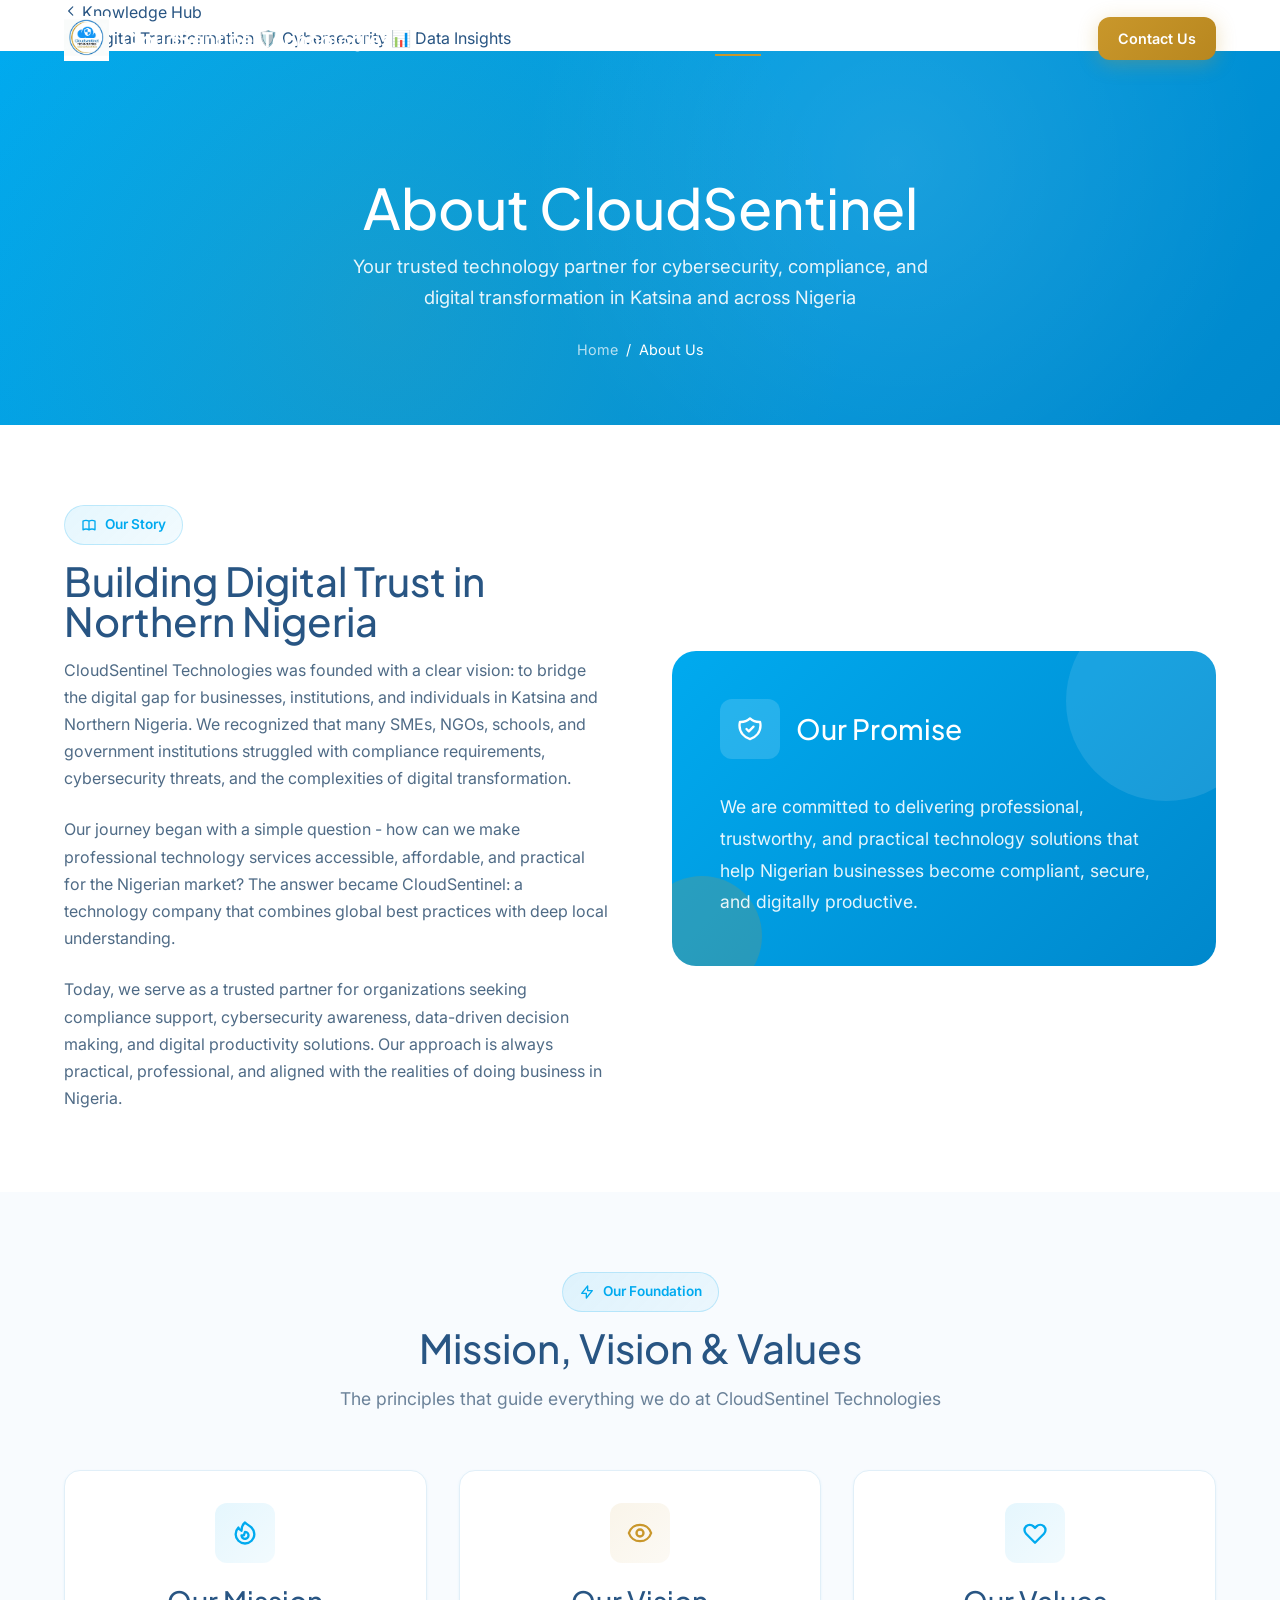
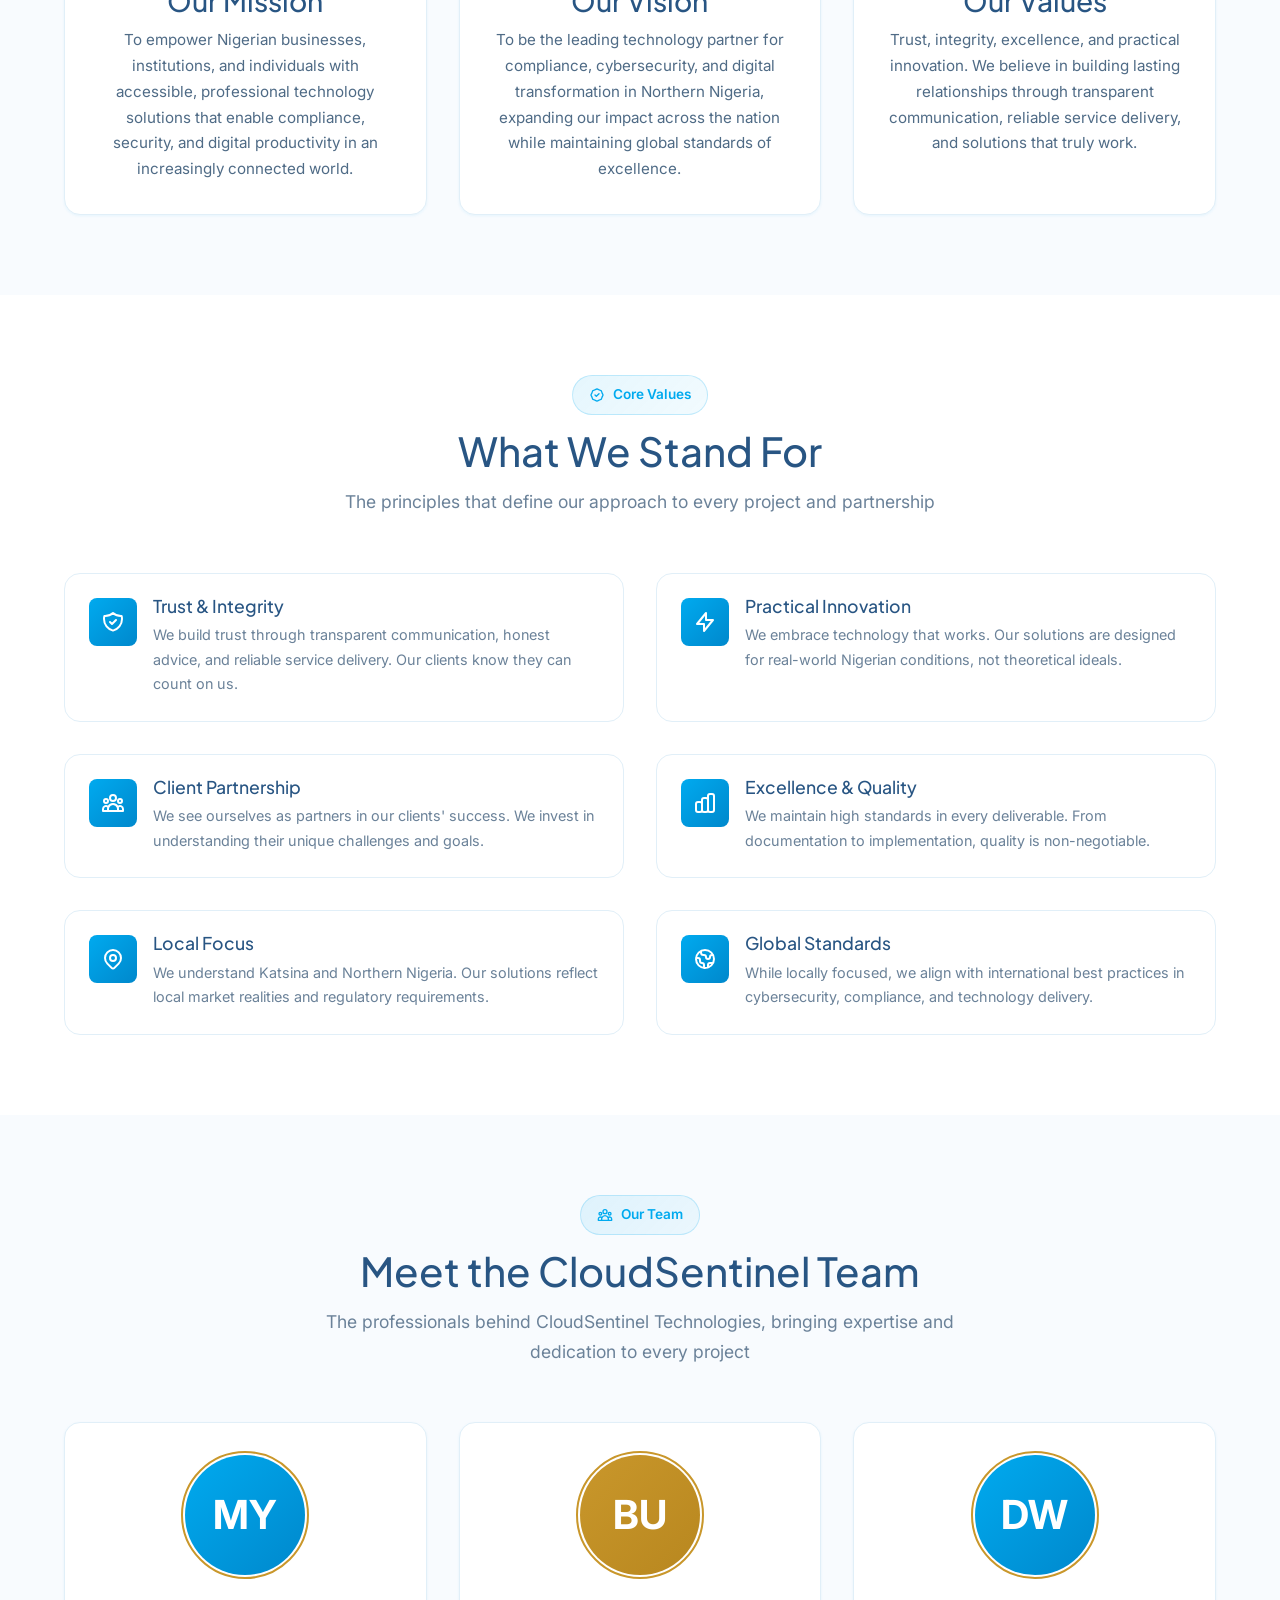
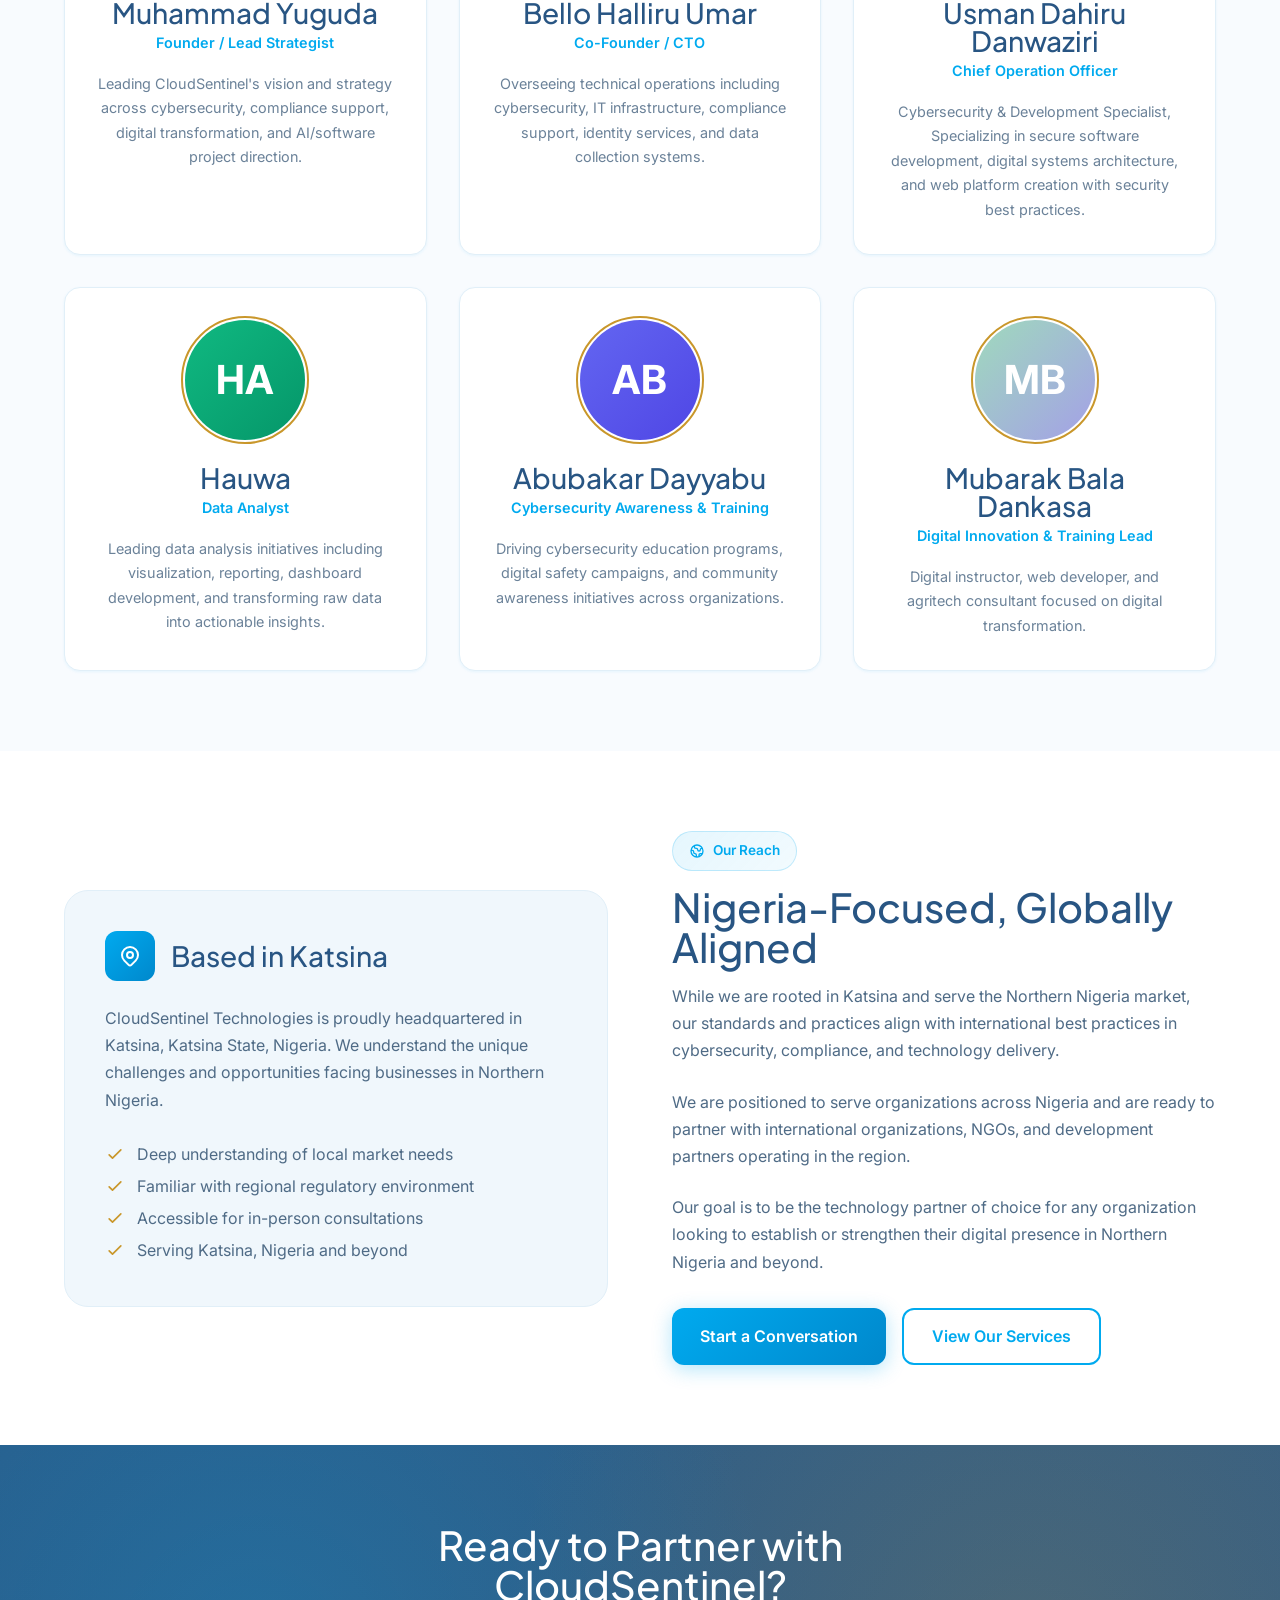
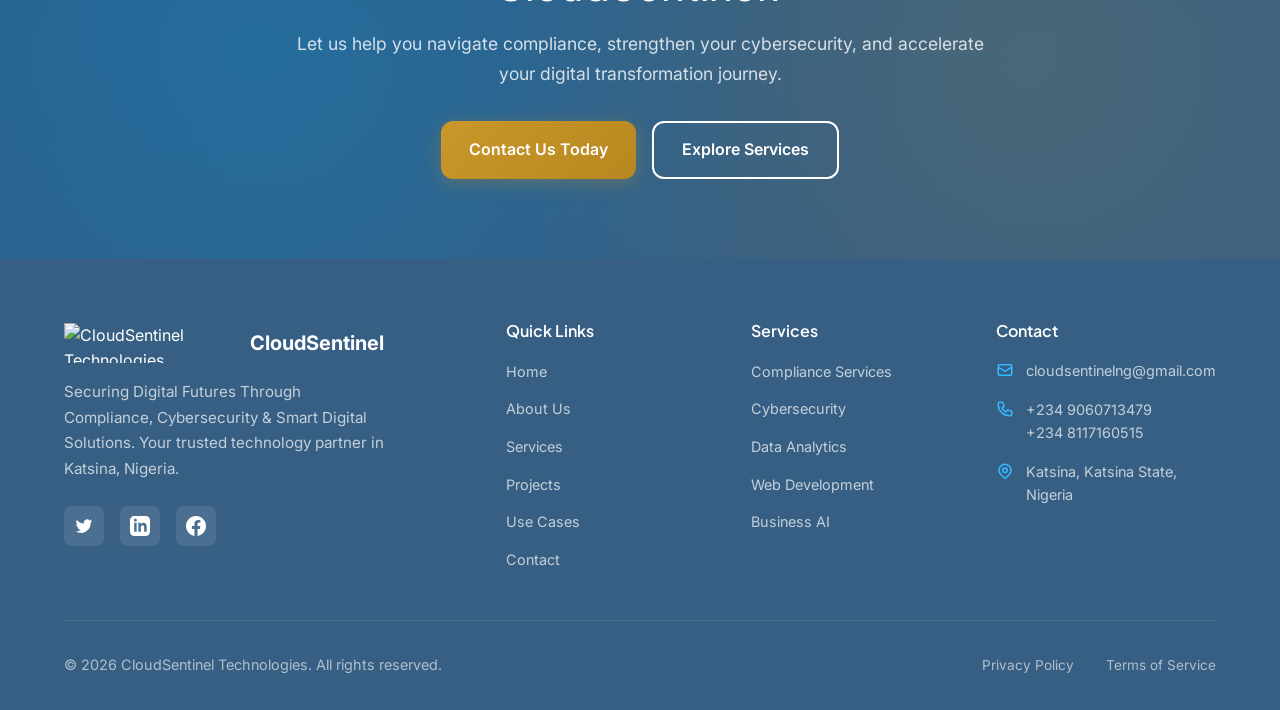
==== commit e8c2b784: "Refactor navigation structure in about.html" ====
--- a/about.html
+++ b/about.html
@@ -21,31 +21,48 @@
 </head>
 
 <body>
-    <!-- Navigation -->
-    <nav class="navbar scrolled">
-        <div class="container">
-            <a href="index.html" class="nav-logo">
-                <img src="https://hebbkx1anhila5yf.public.blob.vercel-storage.com/Blue%20Illustration%20Cloud%20Business%20Logo_20251208_170044_0000-C7gBRRzGwJYC0VHHKi5ydbqPg0zPj4.png" alt="CloudSentinel Technologies Logo">
-                <span class="nav-logo-text">CloudSentinel</span>
-            </a>
-
-            <ul class="nav-menu">
-                <li><a href="index.html" class="nav-link">Home</a></li>
-                <li><a href="about.html" class="nav-link active">About</a></li>
-                <li><a href="services.html" class="nav-link">Services</a></li>
-                <li><a href="projects.html" class="nav-link">Projects</a></li>
-                <li><a href="use-cases.html" class="nav-link">Use Cases</a></li>
-                <li><a href="contact.html" class="btn btn-gold nav-cta">Contact Us</a></li>
-            </ul>
-
-            <button class="nav-toggle" aria-label="Toggle navigation">
-        <span></span>
-        <span></span>
-        <span></span>
-      </button>
-        </div>
-        <div class="nav-overlay"></div>
-    </nav>
+     <!-- ── NAVBAR ─────────────────────────────────────────── -->
+<nav class="navbar scrolled" id="mainNav">
+    <div class="container">
+        <a href="index.html" class="nav-logo">
+            <img src="assets/logo.png" alt="CloudSentinel Technologies Logo">
+            <span class="nav-logo-text">CloudSentinel Technologies</span>
+        </a>
+
+        <ul class="nav-menu">
+            <li><a href="index.html" class="nav-link">Home</a></li>
+            <li><a href="about.html" class="nav-link active">About</a></li>
+            <li><a href="services.html" class="nav-link">Services</a></li>
+            <li><a href="projects.html" class="nav-link">Projects</a></li>
+            <li><a href="use-cases.html" class="nav-link">Use Cases</a></li>
+            <li><a href="contact.html" class="btn btn-gold nav-cta">Contact Us</a></li>
+        </ul>
+
+        <button class="nav-toggle" aria-label="Toggle navigation">
+            <span></span>
+            <span></span>
+            <span></span>
+        </button>
+    </div>
+    <div class="nav-overlay"></div>
+</nav>
+
+<!-- Hub breadcrumb bar (keeps page context for users) -->
+<div class="hub-bar-strip">
+    <div class="container hub-bar-inner">
+        <span class="hub-back">
+            <svg width="14" height="14" fill="none" stroke="currentColor" viewBox="0 0 24 24">
+                <path stroke-linecap="round" stroke-linejoin="round" stroke-width="2" d="M15 19l-7-7 7-7"/>
+            </svg>
+            <a href="index.html#awareness">Knowledge Hub</a>
+        </span>
+        <div class="hub-pills">
+            <a href="cloudsentinel-digitalization.html" class="hub-pill">🚀 Digital Transformation</a>
+            <a href="cloudsentinel-cybersecurity.html" class="hub-pill">🛡️ Cybersecurity</a>
+            <a href="cloudsentinel-data-insights.html" class="hub-pill">📊 Data Insights</a>
+        </div>
+    </div>
+</div>
 
     <!-- Page Header -->
     <section class="page-header">
@@ -503,4 +520,4 @@
     <script src="js/main.js"></script>
 </body>
 
-</html>+</html>
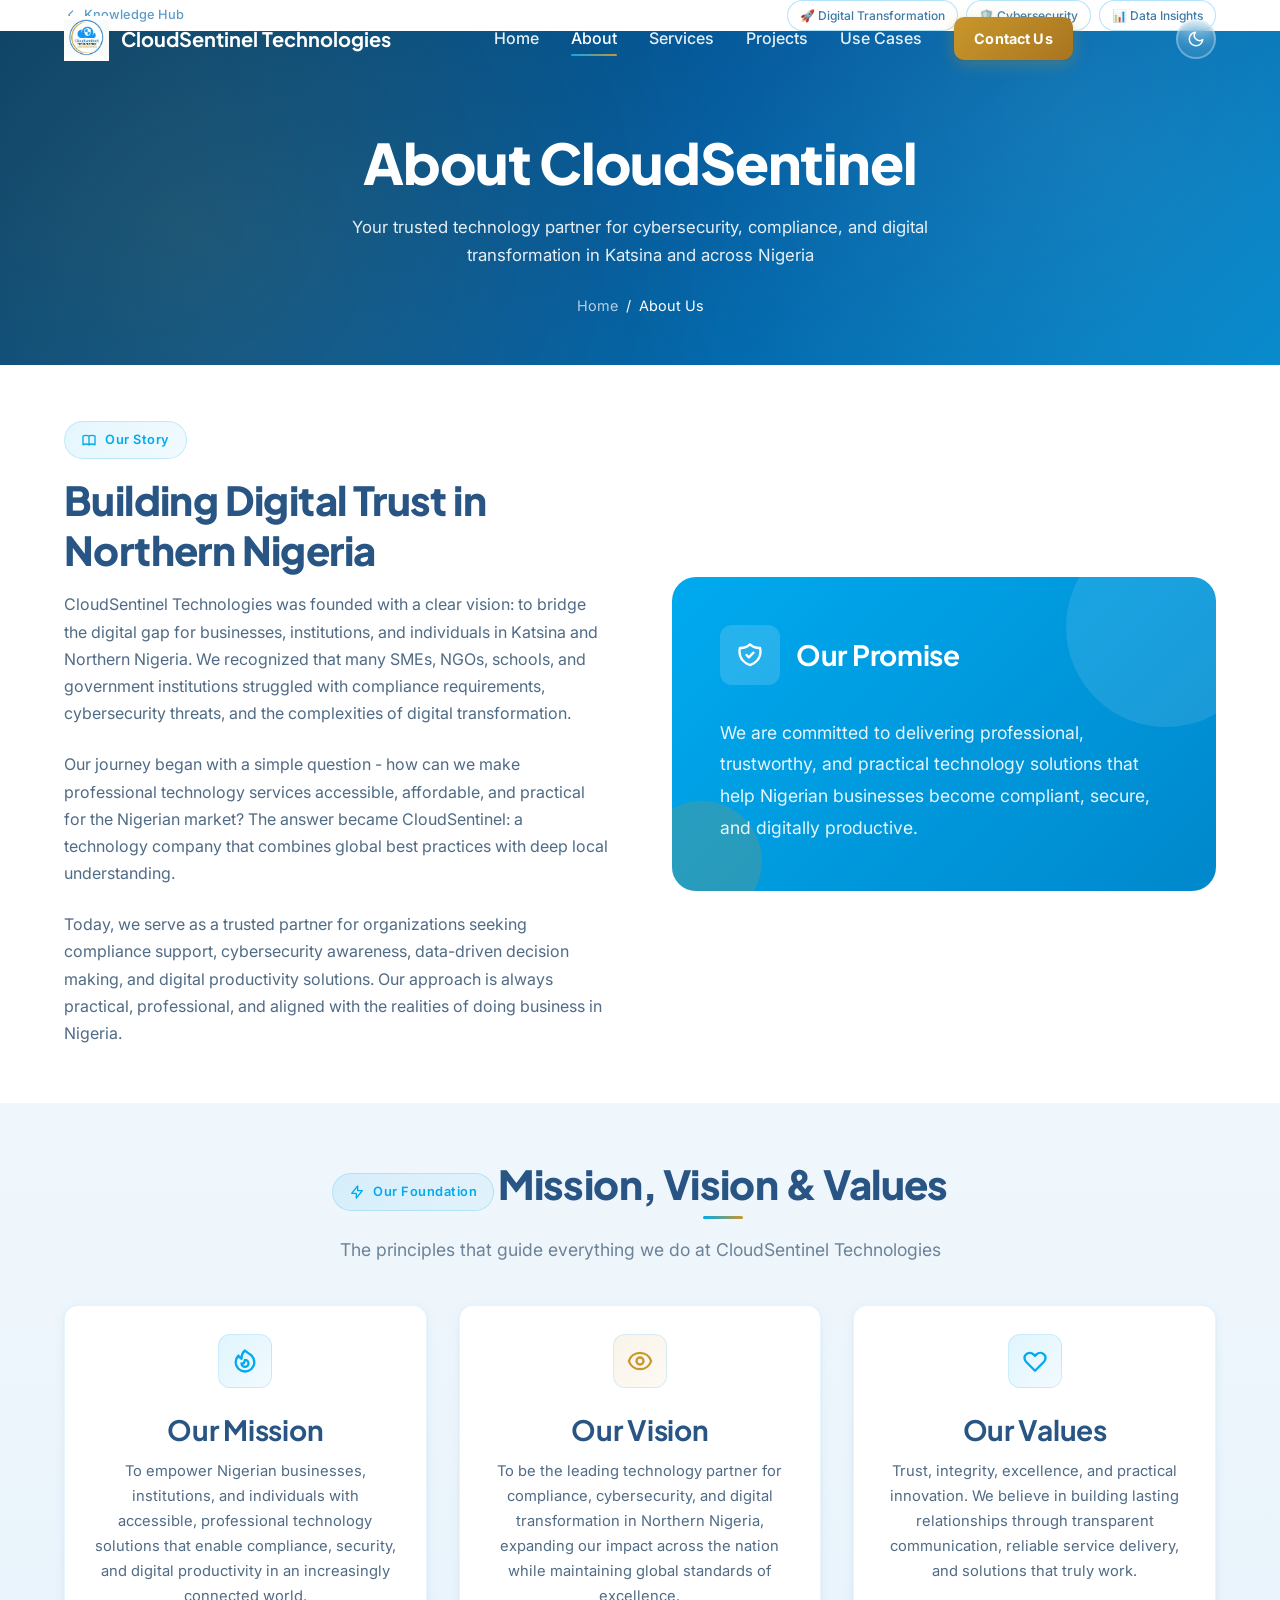
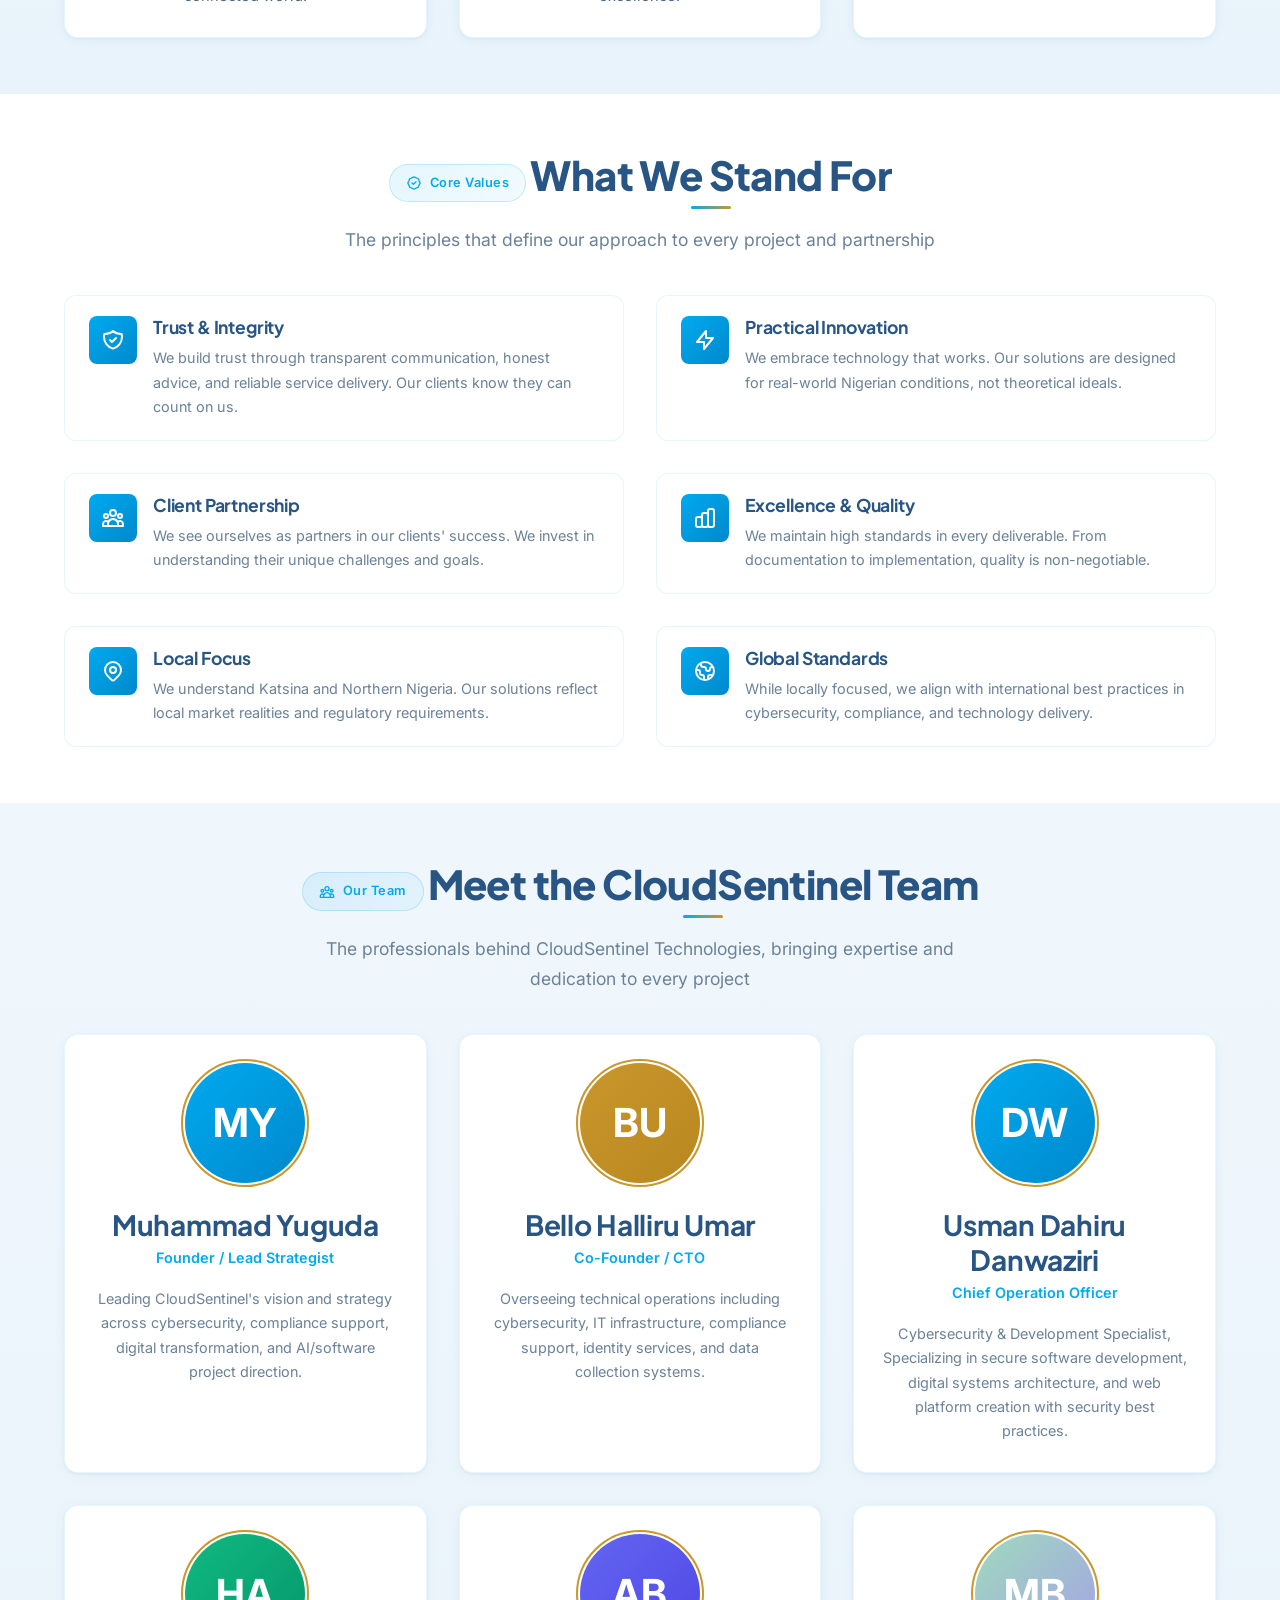
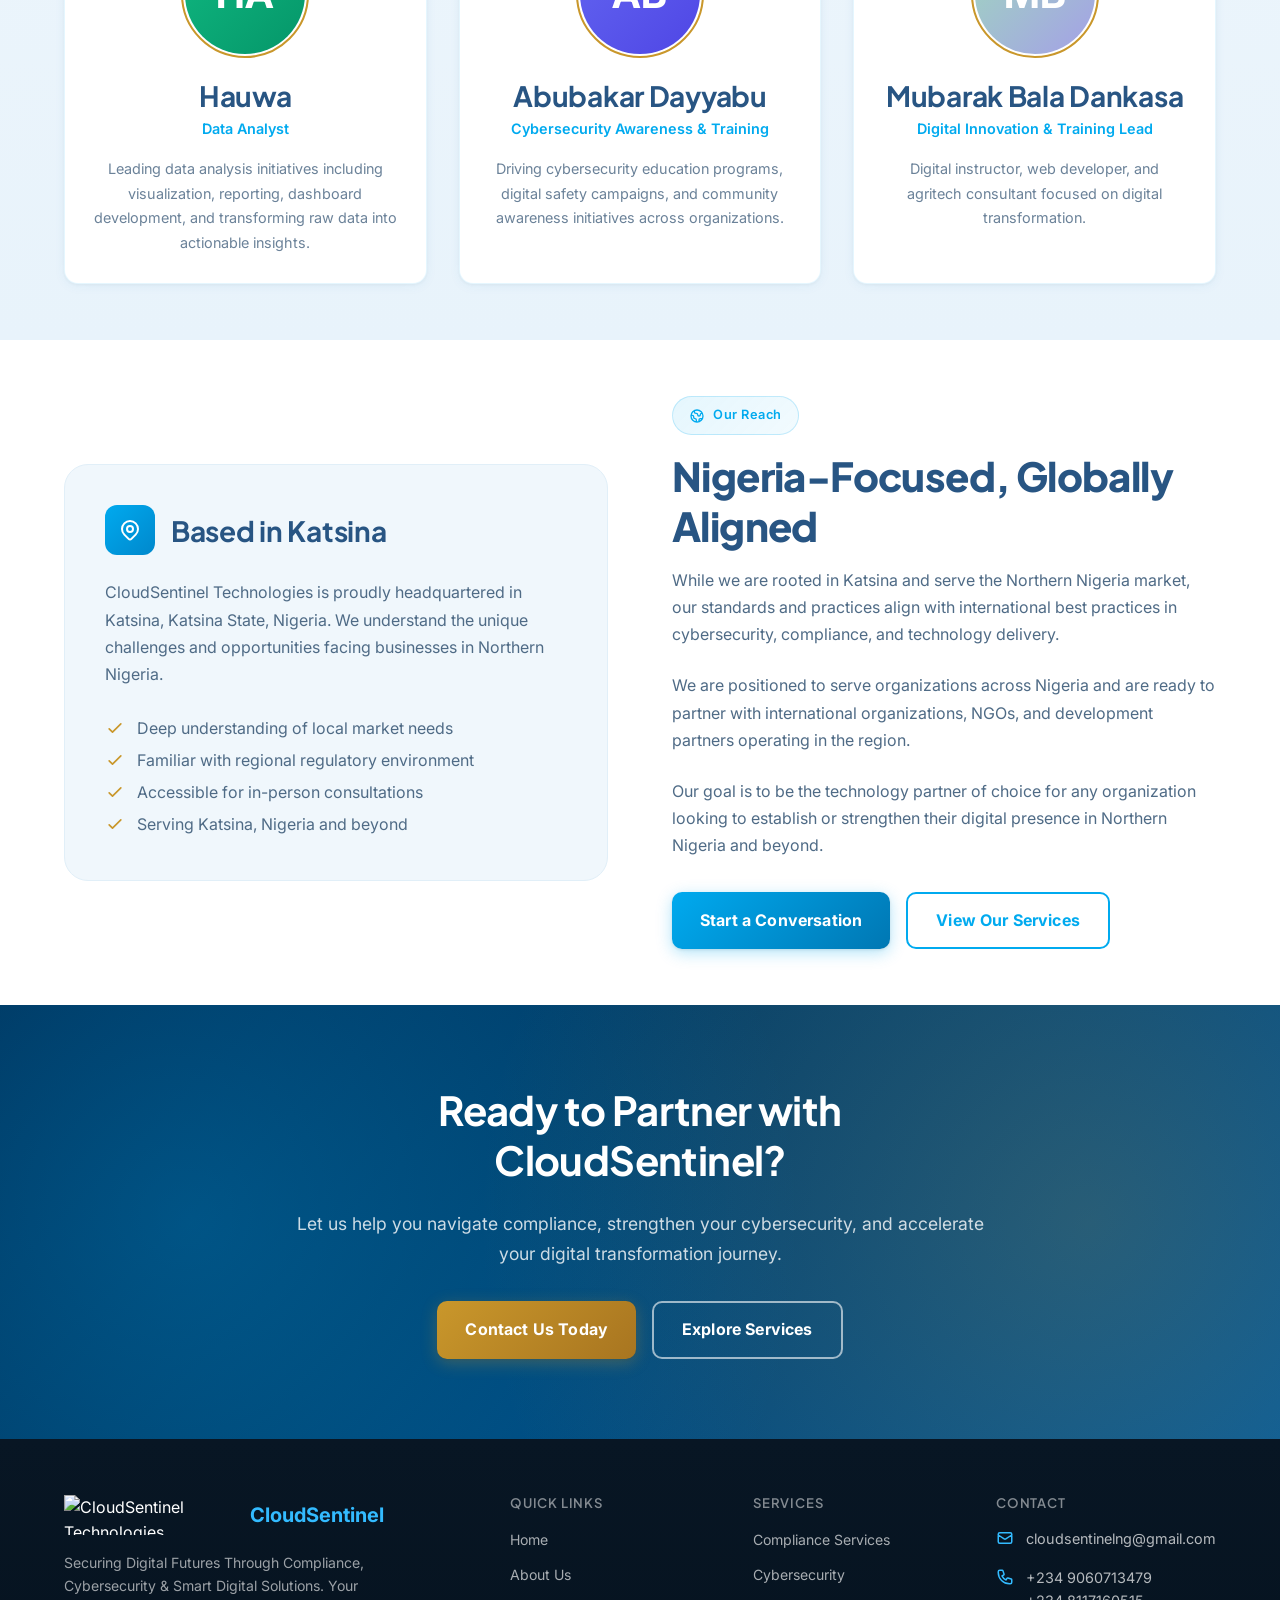
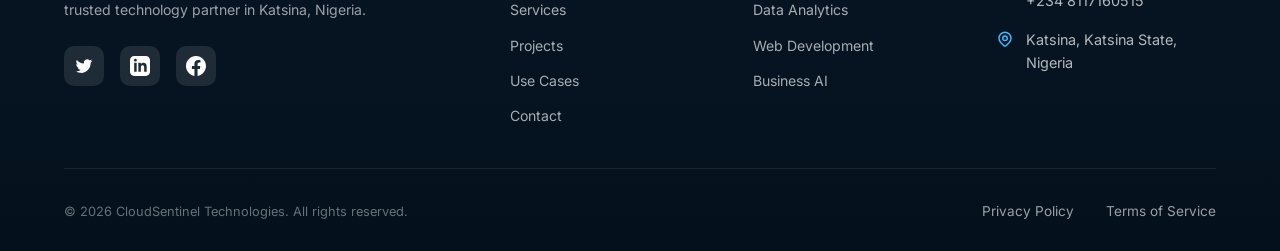
==== commit 323c572a: "Add data-theme attribute to html tag" ====
--- a/about.html
+++ b/about.html
@@ -1,5 +1,5 @@
 <!DOCTYPE html>
-<html lang="en">
+<html lang="en" data-theme="">
 
 <head>
     <meta charset="UTF-8">
--- a/css/style.css
+++ b/css/style.css
@@ -67,6 +67,56 @@
     line-height: 1.6;
     overflow-x: hidden;
 }
+/* ── Shared navbar override for hub pages ──────────────── */
+<link rel="stylesheet" href="css/style.css">
+
+/* Hub breadcrumb strip */
+.hub-bar-strip {
+    background: #f0f7fc;
+    border-bottom: 1px solid rgba(0,170,239,.15);
+    padding: 0.55rem 0;
+    margin-top: 70px;   /* matches fixed navbar height */
+}
+.hub-bar-inner {
+    display: flex;
+    align-items: center;
+    justify-content: space-between;
+    gap: 1rem;
+    flex-wrap: wrap;
+}
+.hub-back {
+    display: flex;
+    align-items: center;
+    gap: 0.35rem;
+    font-size: 0.8rem;
+    color: #5a9dc9;
+}
+.hub-back a { color: inherit; text-decoration: none; font-weight: 500; }
+.hub-back a:hover { color: #00aaef; }
+.hub-pills {
+    display: flex;
+    gap: 0.5rem;
+    flex-wrap: wrap;
+}
+.hub-pill {
+    font-size: 0.75rem;
+    font-weight: 500;
+    padding: 0.3rem 0.75rem;
+    border-radius: 999px;
+    background: #fff;
+    border: 1px solid rgba(0,170,239,.3);
+    color: #3d7ba8;
+    text-decoration: none;
+    transition: all 0.2s ease;
+}
+.hub-pill:hover, .hub-pill.active {
+    background: #00aaef;
+    color: #fff;
+    border-color: #00aaef;
+}
+@media (max-width: 600px) {
+    .hub-bar-strip { display: none; }
+}
 
 
 /* Typography */
@@ -2502,4 +2552,768 @@
 
 .partners-track:hover {
     animation-play-state: paused;
-}+}
+
+/* ============================================================
+   CloudSentinel Technologies — CSS UPDATE PATCH
+   Apply by APPENDING this entire file to the END of css/style.css
+   
+   Covers:
+   1. Dark Mode (Night Mode) — full site
+   2. Brand Color Alignment — reduce pure whites, use brand blues/golds
+   3. Section vertical padding reduction
+   4. Card redesign — less generic, more crafted
+   5. Typography & spacing polish
+   6. Desktop + Mobile improvements
+   7. Human-crafted UI details (micro-interactions, textures, accents)
+   ============================================================ */
+
+
+/* ============================================================
+   PART 1 — DARK MODE TOGGLE INFRASTRUCTURE
+   Add a sun/moon toggle button in the navbar via JS snippet below.
+   The [data-theme="dark"] attribute is toggled on <html>.
+   ============================================================ */
+
+/* Theme toggle button — added dynamically by JS */
+.theme-toggle {
+    width: 40px;
+    height: 40px;
+    border-radius: 50%;
+    border: 2px solid rgba(255,255,255,0.3);
+    background: rgba(255,255,255,0.1);
+    color: var(--white);
+    display: flex;
+    align-items: center;
+    justify-content: center;
+    cursor: pointer;
+    transition: all 0.3s ease;
+    flex-shrink: 0;
+    backdrop-filter: blur(10px);
+}
+.navbar.scrolled .theme-toggle {
+    border-color: rgba(0,170,239,0.3);
+    color: var(--primary);
+    background: rgba(0,170,239,0.07);
+}
+.theme-toggle:hover {
+    background: var(--gold);
+    border-color: var(--gold);
+    color: #fff;
+    transform: rotate(20deg);
+}
+.theme-toggle svg { width: 18px; height: 18px; }
+.theme-toggle .icon-moon { display: block; }
+.theme-toggle .icon-sun  { display: none; }
+[data-theme="dark"] .theme-toggle .icon-moon { display: none; }
+[data-theme="dark"] .theme-toggle .icon-sun  { display: block; }
+
+
+/* ============================================================
+   PART 2 — DARK MODE TOKEN OVERRIDES
+   All dark mode styles live under [data-theme="dark"]
+   ============================================================ */
+
+[data-theme="dark"] {
+    --white: #0f1923;
+    --off-white: #141f2b;
+    --gray-50: #19273a;
+    --gray-100: #1e3048;
+    --gray-200: #243856;
+    --text-primary: #c8dff0;
+    --text-secondary: #94b8d0;
+    --text-muted: #6a94b0;
+    --shadow-sm: 0 1px 3px rgba(0,0,0,0.4);
+    --shadow-md: 0 4px 16px rgba(0,0,0,0.5);
+    --shadow-lg: 0 10px 40px rgba(0,0,0,0.55);
+    --shadow-xl: 0 20px 60px rgba(0,0,0,0.6);
+}
+
+/* Dark body */
+[data-theme="dark"] body {
+    background-color: #0f1923;
+    color: var(--text-primary);
+}
+
+/* Dark navbar */
+[data-theme="dark"] .navbar.scrolled {
+    background: rgba(15,25,35,0.97);
+    box-shadow: 0 2px 20px rgba(0,0,0,0.5);
+}
+[data-theme="dark"] .navbar.scrolled .nav-logo-text { color: #33BBFF; }
+[data-theme="dark"] .navbar.scrolled .nav-link { color: var(--text-secondary); }
+[data-theme="dark"] .navbar.scrolled .nav-link:hover,
+[data-theme="dark"] .navbar.scrolled .nav-link.active { color: var(--primary); }
+[data-theme="dark"] .navbar.scrolled .nav-toggle span { background: var(--text-primary); }
+
+/* Dark mobile menu */
+[data-theme="dark"] .nav-menu { background: #121e2c; }
+[data-theme="dark"] .nav-link { color: var(--text-primary); }
+
+/* Dark cards */
+[data-theme="dark"] .card,
+[data-theme="dark"] .service-item,
+[data-theme="dark"] .why-item,
+[data-theme="dark"] .use-case-card,
+[data-theme="dark"] .project-card {
+    background: #19273a;
+    border-color: rgba(0,170,239,0.12);
+    color: var(--text-primary);
+}
+[data-theme="dark"] .card:hover,
+[data-theme="dark"] .service-item:hover,
+[data-theme="dark"] .why-item:hover,
+[data-theme="dark"] .use-case-card:hover { border-color: rgba(0,170,239,0.35); }
+
+[data-theme="dark"] .card-title,
+[data-theme="dark"] .why-content h4,
+[data-theme="dark"] .use-case-title,
+[data-theme="dark"] .project-title { color: var(--text-primary); }
+
+[data-theme="dark"] .card-text,
+[data-theme="dark"] .why-content p,
+[data-theme="dark"] .project-text,
+[data-theme="dark"] .use-case-text,
+[data-theme="dark"] .service-item p { color: var(--text-muted); }
+
+/* Dark sections */
+[data-theme="dark"] .why-section,
+[data-theme="dark"] .why-section[id="projects"] {
+    background: #141f2b;
+}
+[data-theme="dark"] #services { background: #0f1923; }
+[data-theme="dark"] #awareness { background: #141f2b; }
+[data-theme="dark"] .trust-section { background: #141f2b; border-color: rgba(0,170,239,0.1); }
+[data-theme="dark"] .disclaimer-section { background: #141f2b; border-color: rgba(0,170,239,0.1); }
+[data-theme="dark"] .partners-section { background: linear-gradient(to bottom, #141f2b, #0f1923); }
+[data-theme="dark"] .partner-card {
+    background: #19273a;
+    border-color: rgba(0,170,239,0.12);
+}
+[data-theme="dark"] .partner-card h4 { color: var(--text-primary); }
+
+/* Dark section headers */
+[data-theme="dark"] .section-title { color: var(--text-primary); }
+[data-theme="dark"] .section-subtitle { color: var(--text-muted); }
+[data-theme="dark"] .section-badge {
+    background: rgba(0,170,239,0.12);
+    border-color: rgba(0,170,239,0.25);
+}
+
+/* Dark page headers */
+[data-theme="dark"] .page-header { /* stays gradient, looks fine */ }
+
+/* Dark form elements */
+[data-theme="dark"] .contact-form-wrapper,
+[data-theme="dark"] .contact-info-card,
+[data-theme="dark"] .quick-services-card,
+[data-theme="dark"] .contact-form { background: #19273a; }
+[data-theme="dark"] .form-group input,
+[data-theme="dark"] .form-group select,
+[data-theme="dark"] .form-group textarea {
+    background: #121e2c;
+    border-color: rgba(0,170,239,0.2);
+    color: var(--text-primary);
+}
+[data-theme="dark"] .form-group input::placeholder,
+[data-theme="dark"] .form-group textarea::placeholder { color: #4a6a82; }
+[data-theme="dark"] .form-group label,
+[data-theme="dark"] .contact-form-wrapper h2 { color: var(--text-primary); }
+[data-theme="dark"] .contact-text a,
+[data-theme="dark"] .contact-text span { color: var(--text-primary); }
+[data-theme="dark"] .quick-link { background: #121e2c; color: var(--text-secondary); }
+[data-theme="dark"] .quick-link:hover { background: var(--primary); color: #fff; }
+[data-theme="dark"] .faq-item { background: #19273a; }
+[data-theme="dark"] .faq-question { color: var(--text-primary); }
+[data-theme="dark"] .faq-answer p { color: var(--text-muted); }
+
+/* Dark footer */
+[data-theme="dark"] .footer { background: #080f17; }
+
+/* Dark About / Services / Projects / Use-cases page sections */
+[data-theme="dark"] .about-values,
+[data-theme="dark"] .certifications-section,
+[data-theme="dark"] .contact-section { background: #141f2b; }
+
+/* Dark hub bar strip */
+[data-theme="dark"] .hub-bar-strip { background: #141f2b; border-color: rgba(0,170,239,0.12); }
+[data-theme="dark"] .hub-pill { background: #19273a; color: #7aa0bb; border-color: rgba(0,170,239,0.2); }
+[data-theme="dark"] .hub-pill:hover, [data-theme="dark"] .hub-pill.active { background: var(--primary); color: #fff; }
+
+
+/* ============================================================
+   PART 3 — SECTION PADDING REDUCTION
+   Sections were 5rem top/bottom (80px). Reduce to 3.5rem (56px).
+   Tightens vertical rhythm without losing breathability.
+   ============================================================ */
+
+section { padding: 3.5rem 0; }
+
+.page-header { padding: 6rem 0 3rem; }
+
+.stats-section { padding: 3rem 0; }
+
+.trust-section { padding: 2rem 0; }
+
+.disclaimer-section { padding: 2rem 0; }
+
+.partners-section { padding: 3.5rem 0; }
+
+.partners-slider { margin-top: 2rem; }
+
+.section-header { margin-bottom: 2.5rem; }
+
+@media (max-width: 768px) {
+    section { padding: 2.75rem 0; }
+    .page-header { padding: 4.5rem 0 2.5rem; }
+}
+
+
+/* ============================================================
+   PART 4 — BRAND COLOR ALIGNMENT
+   Replace pure whites and generic grays with brand-tinted backgrounds
+   Logo palette: Blue #00AAEF | Gold #C9972B | Dark Blue #003E6B | White #FFFFFF
+   ============================================================ */
+
+/* Services section — was pure white bg */
+#services {
+    background: #f5f9fc;
+    position: relative;
+}
+#services::before {
+    content: '';
+    position: absolute;
+    top: 0; left: 0; right: 0;
+    height: 3px;
+    background: linear-gradient(90deg, var(--primary), var(--gold), var(--primary));
+}
+
+/* Why section — was plain off-white */
+.why-section {
+    background: linear-gradient(180deg, #f0f7fc 0%, #e8f3fb 100%);
+    position: relative;
+}
+
+/* Knowledge Hub awareness section */
+#awareness {
+    background: linear-gradient(135deg, #003E6B 0%, #005a9e 60%, #0077b3 100%);
+    position: relative;
+    overflow: hidden;
+}
+#awareness::before {
+    content: '';
+    position: absolute;
+    top: -40%; right: -20%;
+    width: 60%; height: 140%;
+    background: radial-gradient(ellipse, rgba(201,151,43,0.15) 0%, transparent 70%);
+    pointer-events: none;
+}
+#awareness .section-badge {
+    background: rgba(255,255,255,0.12);
+    border-color: rgba(255,255,255,0.25);
+    color: rgba(255,255,255,0.9);
+}
+#awareness .section-title { color: #fff; }
+#awareness .section-subtitle { color: rgba(255,255,255,0.8); }
+
+/* Knowledge Hub section dark-mode override (already dark, stays) */
+[data-theme="dark"] #awareness { background: linear-gradient(135deg, #001e35, #003566); }
+
+/* Partners section */
+.partners-section {
+    background: linear-gradient(180deg, #f0f7fc 0%, #ffffff 100%);
+}
+
+/* Trust section */
+.trust-section {
+    background: linear-gradient(135deg, #f0f7fc, #e6f1fa);
+    border-color: rgba(0,170,239,0.12);
+}
+.trust-item { color: var(--text-secondary); font-weight: 500; }
+
+/* CTA section — was gray, align to deep brand blue */
+.cta-section {
+    background: linear-gradient(135deg, #002d55 0%, #003E6B 40%, #005a9e 100%);
+}
+.cta-section::before {
+    background: radial-gradient(circle at 15% 50%, rgba(0,170,239,0.25) 0%, transparent 55%),
+                radial-gradient(circle at 85% 50%, rgba(201,151,43,0.2) 0%, transparent 55%);
+}
+
+/* Disclaimer */
+.disclaimer-section {
+    background: #f0f7fc;
+    border-color: rgba(0,170,239,0.1);
+}
+
+
+/* ============================================================
+   PART 5 — CARD REDESIGN
+   More human-crafted: subtle left accent, real depth, gold touches
+   ============================================================ */
+
+/* General card polish */
+.card {
+    border-radius: 14px;
+    border: 1px solid rgba(0,170,239,0.1);
+    box-shadow: 0 2px 12px rgba(0,119,179,0.06), 0 1px 3px rgba(0,0,0,0.04);
+    transition: transform 0.25s ease, box-shadow 0.25s ease, border-color 0.25s ease;
+    padding: 1.75rem;
+}
+.card:hover {
+    transform: translateY(-4px);
+    box-shadow: 0 12px 36px rgba(0,119,179,0.14), 0 4px 12px rgba(0,0,0,0.06);
+    border-color: rgba(0,170,239,0.25);
+}
+
+/* Service cards — left gold accent line */
+.service-card {
+    border-left: 3px solid transparent;
+    transition: all 0.25s ease;
+}
+.service-card::before { display: none; } /* remove old top bar */
+.service-card::after {
+    content: '';
+    position: absolute;
+    top: 0; left: 0; bottom: 0;
+    width: 3px;
+    background: linear-gradient(180deg, var(--primary), var(--gold));
+    border-radius: 3px 0 0 3px;
+    transform: scaleY(0);
+    transform-origin: top;
+    transition: transform 0.3s ease;
+}
+.service-card:hover::after { transform: scaleY(1); }
+
+/* Card icon — more distinct */
+.card-icon {
+    width: 54px; height: 54px;
+    border-radius: 12px;
+    background: linear-gradient(135deg, rgba(0,170,239,0.12), rgba(0,170,239,0.05));
+    border: 1px solid rgba(0,170,239,0.15);
+    margin-bottom: 1.25rem;
+}
+
+/* Project cards */
+.project-card {
+    border-radius: 14px;
+    border: 1px solid rgba(0,170,239,0.1);
+}
+.project-content { padding: 1.25rem 1.5rem 1.5rem; }
+.project-title { font-size: 1.1rem; font-weight: 700; }
+
+/* Why items */
+.why-item {
+    border-radius: 12px;
+    padding: 1.25rem 1.5rem;
+    border: 1px solid rgba(0,170,239,0.1);
+    background: #fff;
+    position: relative;
+    overflow: hidden;
+}
+.why-item::before {
+    content: '';
+    position: absolute;
+    bottom: 0; left: 0; right: 0;
+    height: 2px;
+    background: linear-gradient(90deg, var(--primary), var(--gold));
+    transform: scaleX(0);
+    transform-origin: left;
+    transition: transform 0.3s ease;
+}
+.why-item:hover::before { transform: scaleX(1); }
+[data-theme="dark"] .why-item { background: #19273a; }
+
+/* Awareness cards — more dimensional */
+.awareness-card {
+    border-radius: 16px;
+    padding: 2rem;
+    background: linear-gradient(145deg, rgba(0,170,239,0.95), rgba(0,94,163,0.98));
+    border: 1px solid rgba(255,255,255,0.1);
+    box-shadow: 0 8px 32px rgba(0,94,163,0.3);
+    position: relative;
+    overflow: hidden;
+}
+.awareness-card::after {
+    content: '';
+    position: absolute;
+    bottom: -30px; right: -30px;
+    width: 120px; height: 120px;
+    border-radius: 50%;
+    background: rgba(201,151,43,0.15);
+    pointer-events: none;
+}
+/* Awareness cards 2nd and 3rd get gold accent */
+.awareness-card:nth-child(2) { background: linear-gradient(145deg, rgba(0,90,158,0.97), rgba(0,62,107,0.99)); }
+.awareness-card:nth-child(3) { background: linear-gradient(145deg, rgba(0,62,107,0.98), rgba(0,42,77,0.99)); }
+
+.awareness-icon {
+    width: 60px; height: 60px;
+    background: rgba(255,255,255,0.15);
+    border: 1px solid rgba(255,255,255,0.2);
+    border-radius: 14px;
+    margin-bottom: 1.25rem;
+}
+.awareness-title { font-size: 1.25rem; font-weight: 700; margin-bottom: 0.75rem; }
+.awareness-text { font-size: 0.92rem; line-height: 1.65; margin-bottom: 1.25rem; }
+.awareness-link {
+    padding: 0.6rem 1.25rem;
+    border-radius: 8px;
+    font-size: 0.88rem;
+    background: rgba(255,255,255,0.15);
+    color: #fff;
+    border: 1px solid rgba(255,255,255,0.25);
+    display: inline-flex;
+    align-items: center;
+    gap: 0.5rem;
+    transition: all 0.2s ease;
+}
+.awareness-link:hover {
+    background: var(--gold);
+    border-color: var(--gold);
+    gap: 0.75rem;
+}
+
+
+/* ============================================================
+   PART 6 — STATS SECTION POLISH
+   ============================================================ */
+
+.stats-section {
+    background: linear-gradient(135deg, #003E6B 0%, #005A9E 60%, #0077B3 100%);
+    position: relative;
+    overflow: hidden;
+}
+.stats-section::before {
+    content: '';
+    position: absolute;
+    top: 0; left: 0; right: 0; bottom: 0;
+    background: url("data:image/svg+xml,%3Csvg width='60' height='60' viewBox='0 0 60 60' xmlns='http://www.w3.org/2000/svg'%3E%3Cg fill='none' fill-rule='evenodd'%3E%3Cg fill='%23ffffff' fill-opacity='0.03'%3E%3Cpath d='M36 34v-4h-2v4h-4v2h4v4h2v-4h4v-2h-4zm0-30V0h-2v4h-4v2h4v4h2V6h4V4h-4zM6 34v-4H4v4H0v2h4v4h2v-4h4v-2H6zM6 4V0H4v4H0v2h4v4h2V6h4V4H6z'/%3E%3C/g%3E%3C/g%3E%3C/svg%3E");
+    pointer-events: none;
+}
+.stats-grid { position: relative; z-index: 1; }
+.stats-item { position: relative; }
+.stats-item:not(:last-child)::after {
+    content: '';
+    position: absolute;
+    right: 0; top: 10%; bottom: 10%;
+    width: 1px;
+    background: rgba(255,255,255,0.15);
+}
+.stats-number {
+    font-size: 2.75rem;
+    font-weight: 800;
+    color: #fff;
+    text-shadow: 0 2px 12px rgba(0,0,0,0.2);
+    margin-bottom: 0.4rem;
+}
+.stats-label {
+    font-size: 0.9rem;
+    color: rgba(255,255,255,0.8);
+    font-weight: 500;
+}
+@media (max-width: 576px) { .stats-item:not(:last-child)::after { display: none; } }
+
+
+/* ============================================================
+   PART 7 — TYPOGRAPHY POLISH
+   Headings more authoritative, less generic AI look
+   ============================================================ */
+
+h1, h2, h3, h4, h5, h6 { font-weight: 700; letter-spacing: -0.01em; line-height: 1.25; }
+h1 { font-weight: 800; letter-spacing: -0.02em; }
+h2 { letter-spacing: -0.015em; }
+
+.section-title { font-weight: 800; }
+.section-badge { font-weight: 600; letter-spacing: 0.04em; font-size: 0.8rem; }
+
+/* Section title underline accent — replaces generic centered title look */
+.section-header .section-title {
+    position: relative;
+    display: inline-block;
+    padding-bottom: 0.6rem;
+}
+.section-header .section-title::after {
+    content: '';
+    position: absolute;
+    bottom: 0; left: 50%; transform: translateX(-50%);
+    width: 40px; height: 3px;
+    background: linear-gradient(90deg, var(--primary), var(--gold));
+    border-radius: 2px;
+}
+
+/* Card titles */
+.card-title, .project-title, .use-case-title { font-weight: 700; }
+
+/* Hero title */
+.hero-title { font-weight: 800; letter-spacing: -0.025em; line-height: 1.15; }
+.hero-description { font-size: 1.1rem; }
+
+/* Paragraph readability */
+p { line-height: 1.7; }
+.card-text, .project-text, .use-case-text { font-size: 0.92rem; }
+
+
+/* ============================================================
+   PART 8 — NAVBAR POLISH (desktop & mobile)
+   ============================================================ */
+
+/* Scrolled state — tighten and brand */
+.navbar.scrolled {
+    background: rgba(255,255,255,0.97);
+    box-shadow: 0 1px 0 rgba(0,170,239,0.12), 0 4px 20px rgba(0,119,179,0.08);
+    padding: 0.65rem 0;
+}
+
+/* Nav links — cleaner underline */
+.nav-link::after { height: 2px; background: linear-gradient(90deg, var(--primary), var(--gold)); border-radius: 2px; }
+
+/* Mobile menu polish */
+@media (max-width: 968px) {
+    .nav-menu {
+        background: #fff;
+        border-left: 3px solid var(--primary);
+        padding: 4.5rem 1.75rem 2rem;
+        gap: 0.5rem;
+    }
+    [data-theme="dark"] .nav-menu { background: #121e2c; }
+    .nav-link {
+        font-size: 1rem;
+        padding: 0.7rem 0.5rem;
+        border-radius: 8px;
+        padding-left: 0.75rem;
+        border-bottom: 1px solid rgba(0,170,239,0.08);
+    }
+    .nav-link:hover { background: rgba(0,170,239,0.06); color: var(--primary); }
+    .nav-menu .btn-gold { margin-top: 1rem; width: 100%; justify-content: center; border-radius: 10px; }
+}
+
+
+/* ============================================================
+   PART 9 — BUTTON IMPROVEMENTS
+   Less generic, more crafted feel
+   ============================================================ */
+
+.btn { border-radius: 10px; font-weight: 700; letter-spacing: 0.01em; transition: all 0.22s ease; }
+
+.btn-primary {
+    background: linear-gradient(135deg, #00AAEF, #0077B3);
+    box-shadow: 0 4px 16px rgba(0,170,239,0.3), 0 1px 3px rgba(0,0,0,0.1);
+}
+.btn-primary:hover {
+    background: linear-gradient(135deg, #33BBFF, #0088CC);
+    box-shadow: 0 6px 24px rgba(0,170,239,0.4);
+    transform: translateY(-2px);
+}
+
+.btn-gold {
+    background: linear-gradient(135deg, #C9972B, #A87520);
+    box-shadow: 0 4px 16px rgba(201,151,43,0.3), 0 1px 3px rgba(0,0,0,0.1);
+}
+.btn-gold:hover {
+    background: linear-gradient(135deg, #D4A83A, #B8871F);
+    transform: translateY(-2px);
+    box-shadow: 0 6px 24px rgba(201,151,43,0.4);
+}
+
+.btn-outline {
+    border-width: 2px;
+    border-color: rgba(255,255,255,0.6);
+}
+.btn-outline:hover { border-color: #fff; box-shadow: 0 4px 16px rgba(255,255,255,0.15); }
+
+
+/* ============================================================
+   PART 10 — HERO SECTION POLISH
+   ============================================================ */
+
+.hero {
+    min-height: 92vh; /* slightly less than 100vh — more content visible on load */
+    background: linear-gradient(140deg, #003E6B 0%, #005A9E 45%, #0088CC 80%, #00AAEF 100%);
+}
+.hero-badge {
+    font-weight: 600;
+    font-size: 0.8rem;
+    letter-spacing: 0.03em;
+    border-color: rgba(255,255,255,0.25);
+}
+.hero-stats { border-top-color: rgba(255,255,255,0.15); padding-top: 1.75rem; }
+.stat-number { font-size: 1.85rem; font-weight: 800; }
+.stat-label { font-size: 0.82rem; opacity: 0.75; }
+
+
+/* ============================================================
+   PART 11 — FOOTER POLISH
+   ============================================================ */
+
+.footer {
+    background: linear-gradient(180deg, #081624 0%, #04111d 100%);
+    padding: 3.5rem 0 1.75rem;
+}
+.footer-grid { gap: 2.5rem; margin-bottom: 2.5rem; }
+.footer-logo span { color: #33BBFF; }
+.footer-tagline { font-size: 0.88rem; color: rgba(255,255,255,0.6); }
+.footer-title { font-size: 0.82rem; letter-spacing: 0.06em; text-transform: uppercase; color: rgba(255,255,255,0.5); margin-bottom: 1rem; }
+.footer-link { font-size: 0.88rem; color: rgba(255,255,255,0.65); }
+.footer-link:hover { color: #33BBFF; padding-left: 4px; }
+.footer-links { gap: 0.6rem; }
+.footer-link { transition: color 0.2s ease, padding-left 0.2s ease; }
+.social-link { border-radius: 10px; }
+.social-link:hover { background: var(--gold); transform: translateY(-3px); }
+.footer-bottom { border-top-color: rgba(255,255,255,0.08); }
+.footer-copyright { font-size: 0.8rem; color: rgba(255,255,255,0.4); }
+
+
+/* ============================================================
+   PART 12 — PAGE HEADER POLISH (About, Services, etc.)
+   ============================================================ */
+
+.page-header {
+    background: linear-gradient(135deg, #003E6B 0%, #005A9E 50%, #0088CC 100%);
+}
+.page-header::before {
+    background: radial-gradient(circle at 15% 60%, rgba(201,151,43,0.15) 0%, transparent 50%),
+                radial-gradient(circle at 85% 30%, rgba(255,255,255,0.08) 0%, transparent 45%);
+}
+.page-title { font-weight: 800; letter-spacing: -0.02em; }
+.page-subtitle { font-size: 1.05rem; }
+
+
+/* ============================================================
+   PART 13 — TRUST SECTION ITEMS
+   ============================================================ */
+
+.trust-content { gap: 2rem; }
+.trust-item {
+    padding: 0.5rem 1rem;
+    background: rgba(255,255,255,0.7);
+    border-radius: 8px;
+    border: 1px solid rgba(0,170,239,0.1);
+    font-size: 0.88rem;
+    font-weight: 600;
+}
+[data-theme="dark"] .trust-item { background: rgba(25,39,58,0.8); }
+
+
+/* ============================================================
+   PART 14 — MOBILE GLOBAL IMPROVEMENTS
+   ============================================================ */
+
+@media (max-width: 768px) {
+    .container { padding: 0 1.125rem; }
+    .section-header { margin-bottom: 2rem; }
+    .grid { gap: 1.25rem; }
+    .card { padding: 1.375rem; }
+    .awareness-card { padding: 1.5rem; }
+    .hero-title { font-size: clamp(1.75rem, 7vw, 2.5rem); }
+    .hero-description { font-size: 1rem; }
+    .hero-buttons { gap: 0.75rem; }
+    .btn { padding: 0.75rem 1.35rem; font-size: 0.95rem; }
+    .stats-grid { gap: 1rem; padding: 0 1rem; }
+    .stats-number { font-size: 2.25rem; }
+    .trust-content { gap: 0.75rem; }
+    .trust-item { font-size: 0.82rem; padding: 0.4rem 0.75rem; }
+    .footer-grid { gap: 2rem; }
+    h2 { font-size: clamp(1.5rem, 5vw, 2rem); }
+    h3 { font-size: clamp(1.1rem, 4vw, 1.5rem); }
+}
+
+@media (max-width: 480px) {
+    .section-header .section-title::after { width: 32px; }
+    .hero-stats { gap: 1.25rem; }
+    .stat-number { font-size: 1.6rem; }
+    .awareness-card { padding: 1.25rem; }
+    .awareness-title { font-size: 1.1rem; }
+    .card { padding: 1.25rem; }
+    .cta-section .btn-group { flex-direction: column; align-items: center; }
+    .cta-section .btn { width: 100%; max-width: 280px; }
+    .footer-grid { gap: 1.5rem; }
+}
+
+
+/* ============================================================
+   PART 15 — PARTNER CARD POLISH
+   ============================================================ */
+
+.partner-card {
+    border-radius: 14px;
+    border: 1px solid rgba(0,170,239,0.1);
+    box-shadow: 0 2px 12px rgba(0,119,179,0.06);
+    padding: 1.5rem 1.75rem;
+    min-width: 200px;
+}
+.partner-card:hover {
+    box-shadow: 0 10px 30px rgba(0,119,179,0.16);
+    border-color: rgba(0,170,239,0.25);
+}
+.partner-card h4 { font-size: 0.92rem; font-weight: 600; color: var(--text-secondary); margin-top: 0.75rem; }
+
+
+/* ============================================================
+   PART 16 — CONTACT FORM PAGE POLISH
+   ============================================================ */
+
+.contact-section { background: linear-gradient(180deg, #f0f7fc, #e8f2fa); }
+[data-theme="dark"] .contact-section { background: linear-gradient(180deg, #141f2b, #0f1923); }
+
+.contact-form-wrapper {
+    border-radius: 16px;
+    border: 1px solid rgba(0,170,239,0.1);
+    box-shadow: 0 4px 24px rgba(0,119,179,0.08);
+}
+.contact-info-card {
+    border-radius: 14px;
+    border: 1px solid rgba(0,170,239,0.1);
+}
+.contact-icon { border-radius: 10px; }
+.trust-badge-card { border-radius: 14px; }
+
+.form-group input:focus,
+.form-group select:focus,
+.form-group textarea:focus {
+    border-color: var(--primary);
+    box-shadow: 0 0 0 3px rgba(0,170,239,0.12);
+}
+
+
+/* ============================================================
+   PART 17 — USE CASE CARDS POLISH
+   ============================================================ */
+
+.use-case-card { border-radius: 14px; border: 1px solid rgba(0,170,239,0.1); padding: 1.75rem; }
+.use-case-icon { border-radius: 12px; width: 52px; height: 52px; }
+
+
+/* ============================================================
+   PART 18 — SCROLL REVEAL POLISH
+   More natural entrance, no jarring jump
+   ============================================================ */
+
+.reveal { transform: translateY(20px); transition: all 0.65s cubic-bezier(0.22, 1, 0.36, 1); }
+.reveal-left { transform: translateX(-20px); transition: all 0.65s cubic-bezier(0.22, 1, 0.36, 1); }
+.reveal-right { transform: translateX(20px); transition: all 0.65s cubic-bezier(0.22, 1, 0.36, 1); }
+
+
+/* ============================================================
+   PART 19 — MICRO-INTERACTION: FOCUS RING
+   Accessibility + professional polish
+   ============================================================ */
+
+:focus-visible {
+    outline: 2px solid var(--primary);
+    outline-offset: 3px;
+    border-radius: 4px;
+}
+button:focus-visible, a:focus-visible { border-radius: 6px; }
+
+
+/* ============================================================
+   PART 20 — SMOOTH DARK MODE TRANSITION
+   ============================================================ */
+
+body, .card, .why-item, .navbar, section,
+.footer, .partner-card, .contact-form-wrapper,
+.contact-info-card, .nav-menu, .hub-bar-strip {
+    transition: background-color 0.3s ease, border-color 0.3s ease, color 0.2s ease;
+}
+
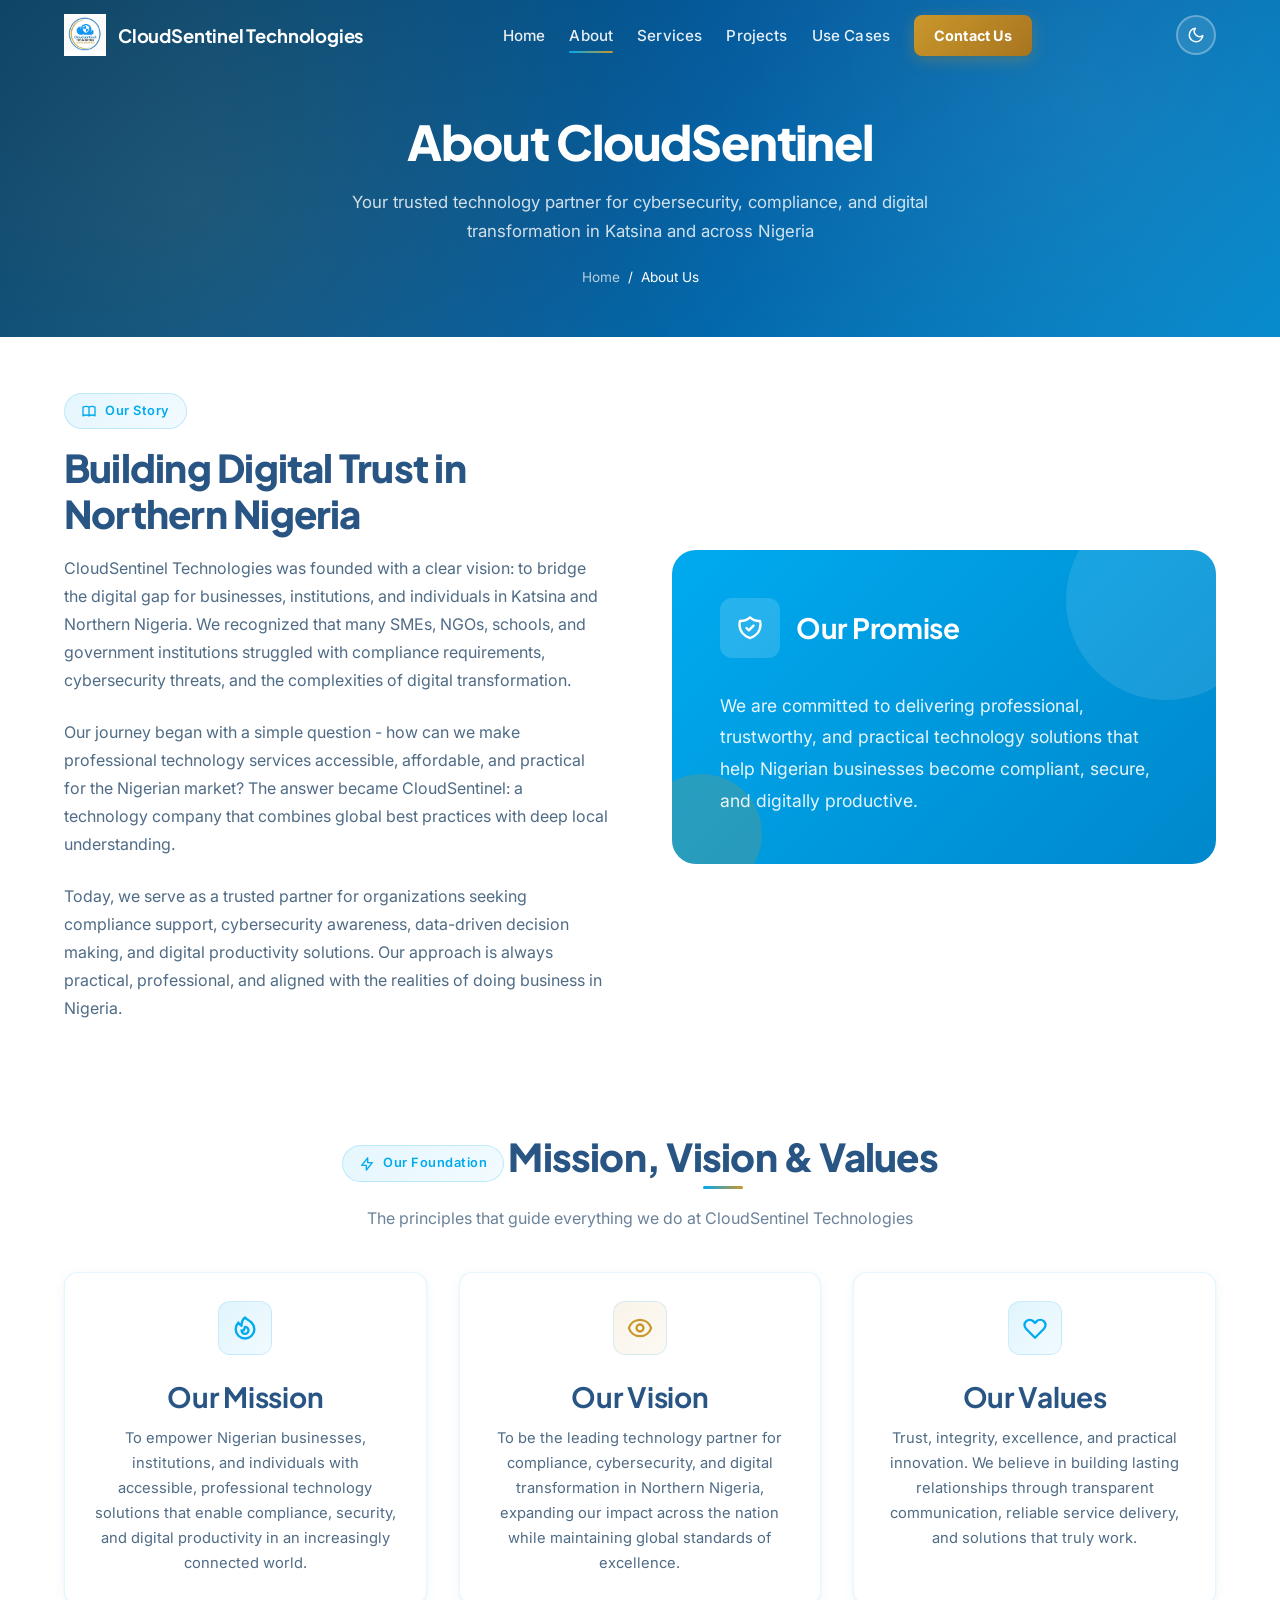
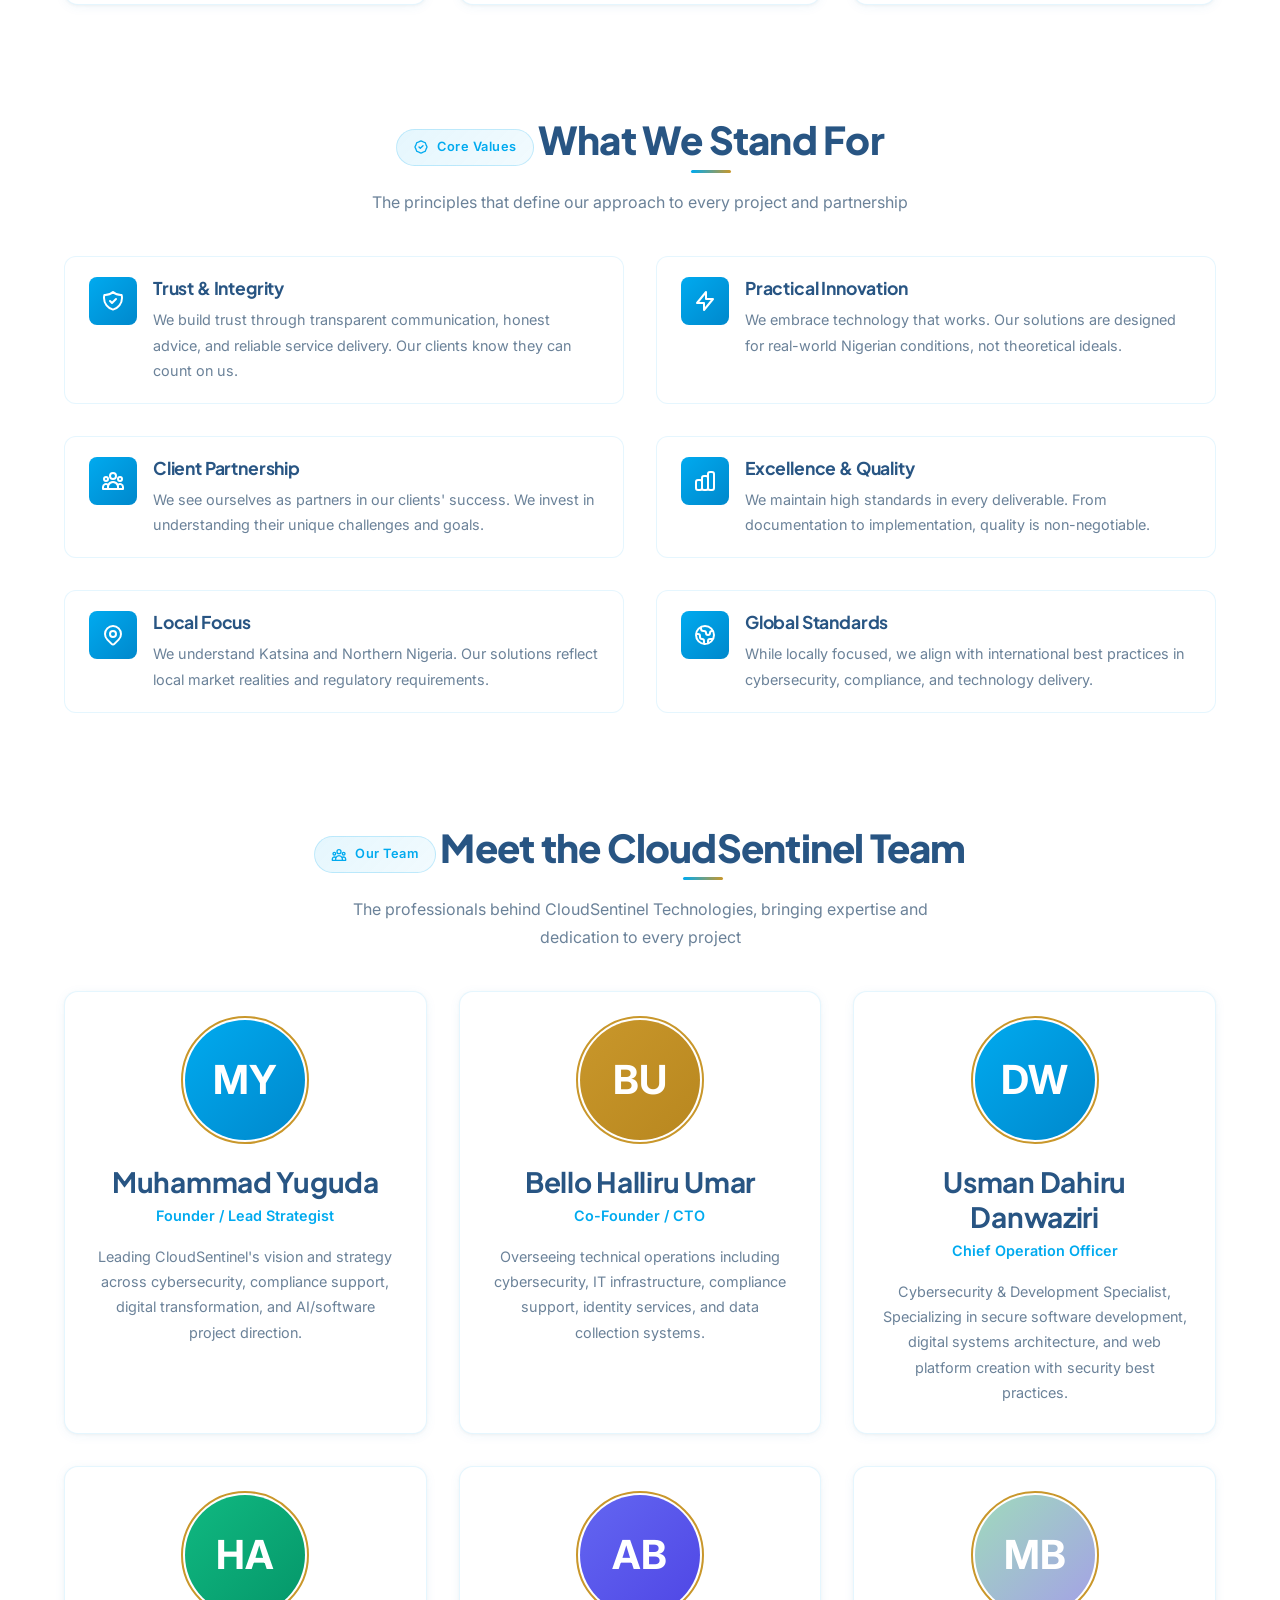
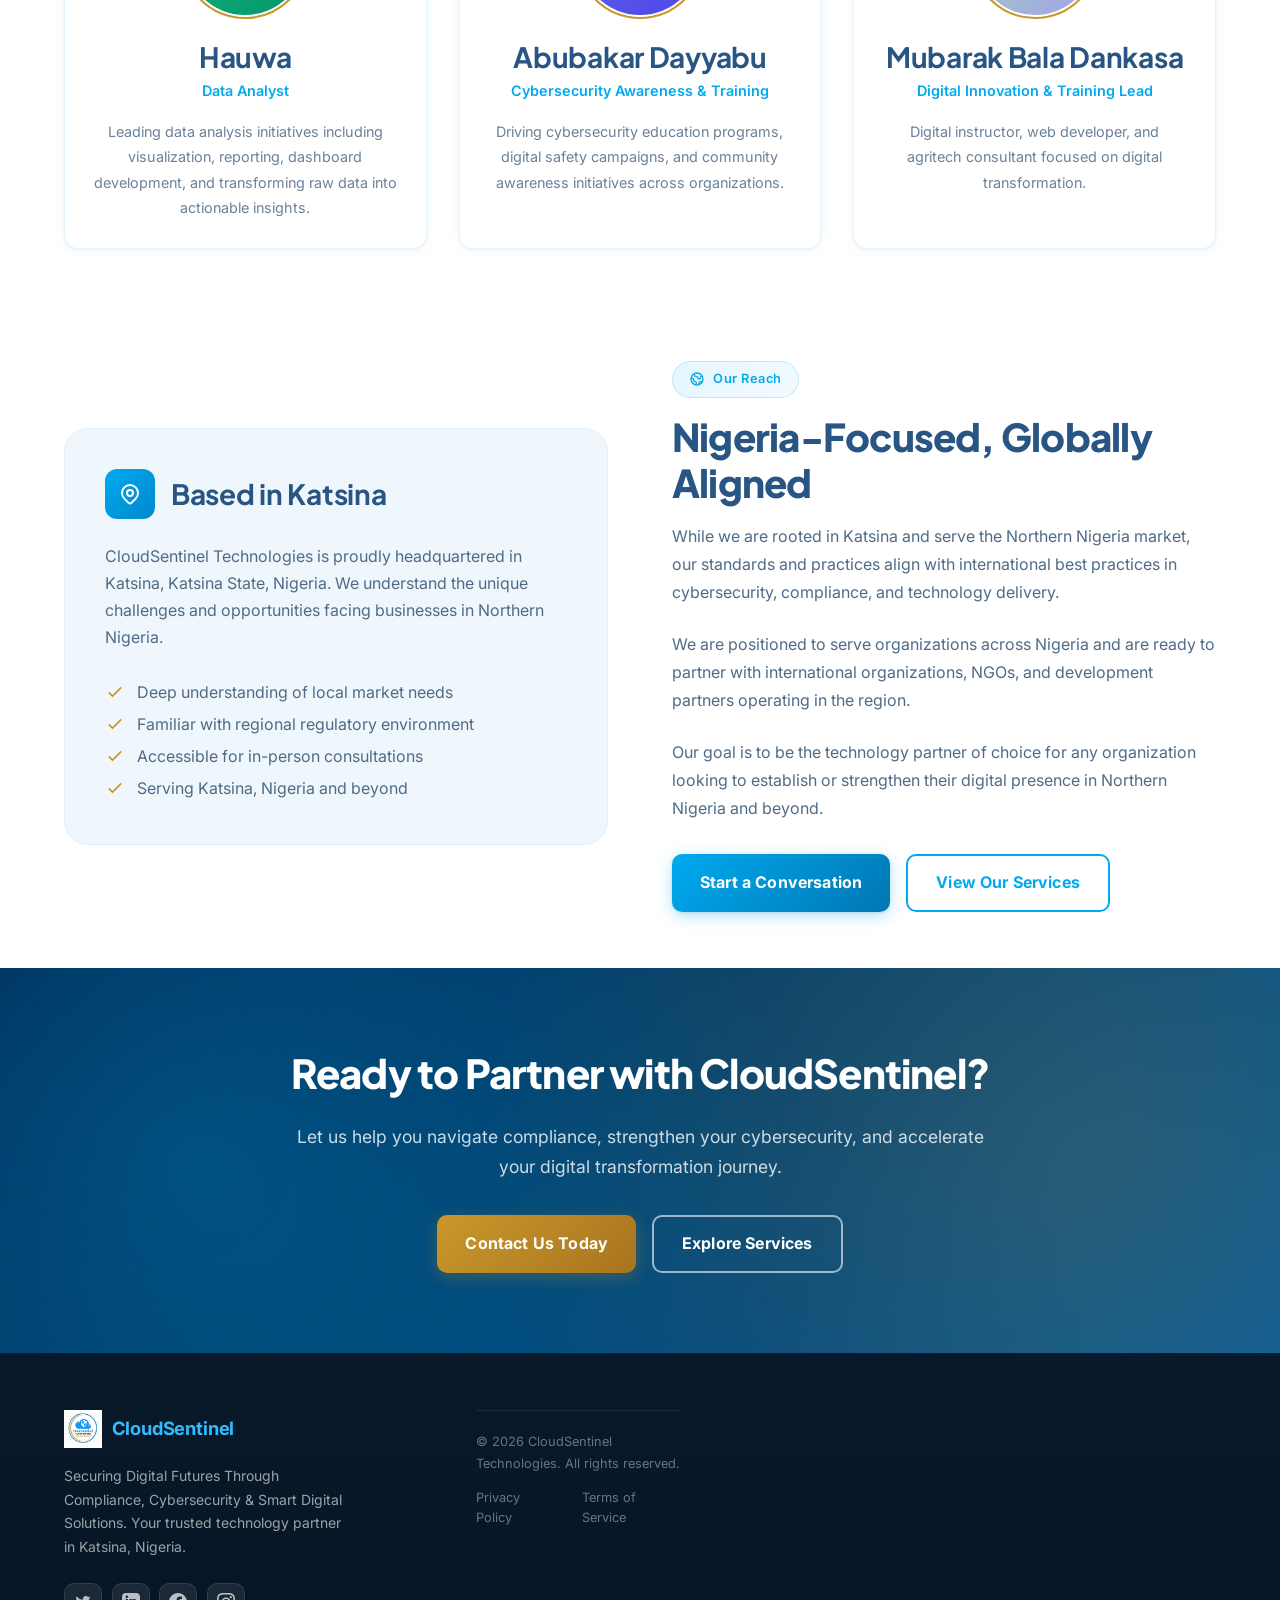
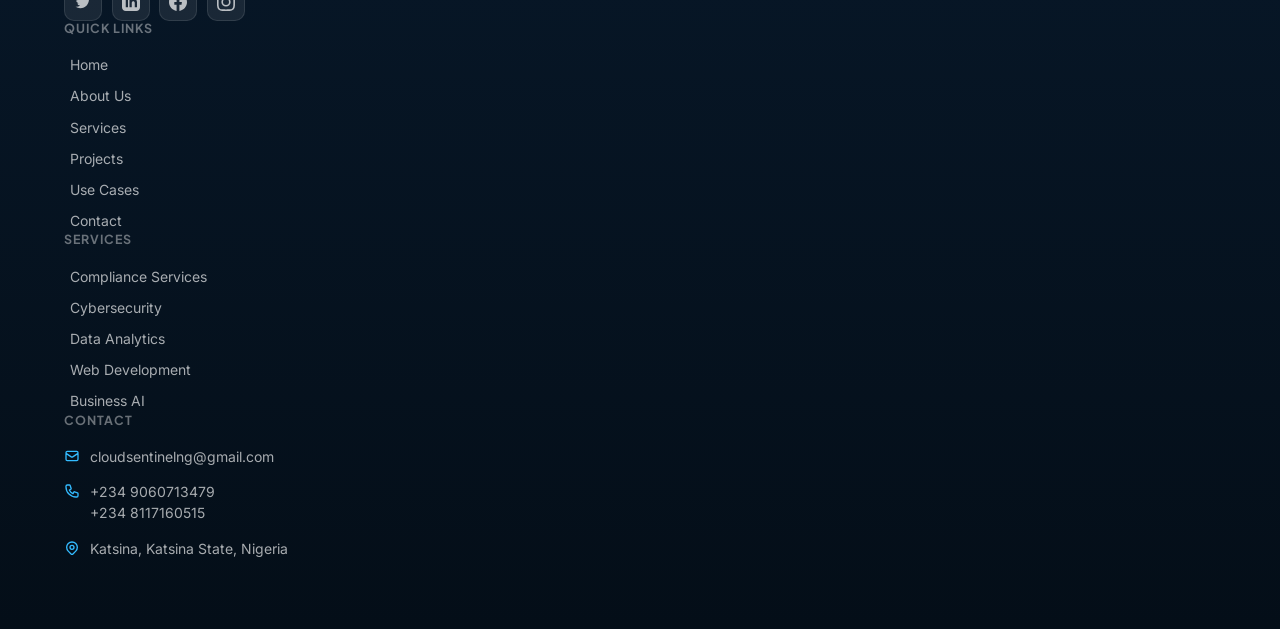
==== commit df66afa6: "Update body class and logo image source" ====
--- a/about.html
+++ b/about.html
@@ -20,7 +20,7 @@
     <link rel="stylesheet" href="css/style.css">
 </head>
 
-<body>
+<body class="no-hub-bar">
      <!-- ── NAVBAR ─────────────────────────────────────────── -->
 <nav class="navbar scrolled" id="mainNav">
     <div class="container">
@@ -434,7 +434,7 @@
             <div class="footer-grid">
                 <div class="footer-brand">
                     <div class="footer-logo">
-                        <img src="https://hebbkx1anhila5yf.public.blob.vercel-storage.com/Blue%20Illustration%20Cloud%20Business%20Logo_20251208_170044_0000-C7gBRRzGwJYC0VHHKi5ydbqPg0zPj4.png" alt="CloudSentinel Technologies">
+                        <img src="assets/logo.png" alt="CloudSentinel Technologies">
                         <span>CloudSentinel</span>
                     </div>
                     <p class="footer-tagline">
@@ -456,7 +456,11 @@
                 <path d="M24 12.073c0-6.627-5.373-12-12-12s-12 5.373-12 12c0 5.99 4.388 10.954 10.125 11.854v-8.385H7.078v-3.47h3.047V9.43c0-3.007 1.792-4.669 4.533-4.669 1.312 0 2.686.235 2.686.235v2.953H15.83c-1.491 0-1.956.925-1.956 1.874v2.25h3.328l-.532 3.47h-2.796v8.385C19.612 23.027 24 18.062 24 12.073z"/>
               </svg>
                         </a>
-                    </div>
+                        <a href="#" class="social-link" aria-label="Instagram">
+                            <svg fill="currentColor" viewBox="0 0 24 24">
+                                <path d="M12 2.163c3.204 0 3.584.012 4.85.07 3.252.148 4.771 1.691 4.919 4.919.058 1.265.069 1.645.069 4.849 0 3.205-.012 3.584-.069 4.849-.149 3.225-1.664 4.771-4.919 4.919-1.266.058-1.644.07-4.85.07-3.204 0-3.584-.012-4.849-.07-3.26-.149-4.771-1.699-4.919-4.92-.058-1.265-.07-1.644-.07-4.849 0-3.204.013-3.583.07-4.849.149-3.227 1.664-4.771 4.919-4.919 1.266-.057 1.645-.069 4.849-.069zM12 0C8.741 0 8.333.014 7.053.072 2.695.272.273 2.69.073 7.052.014 8.333 0 8.741 0 12c0 3.259.014 3.668.072 4.948.2 4.358 2.618 6.78 6.98 6.98C8.333 23.986 8.741 24 12 24c3.259 0 3.668-.014 4.948-.072 4.354-.2 6.782-2.618 6.979-6.98.059-1.28.073-1.689.073-4.948 0-3.259-.014-3.667-.072-4.947-.196-4.354-2.617-6.78-6.979-6.98C15.668.014 15.259 0 12 0zm0 5.838a6.162 6.162 0 100 12.324 6.162 6.162 0 000-12.324zM12 16a4 4 0 110-8 4 4 0 010 8zm6.406-11.845a1.44 1.44 0 100 2.881 1.44 1.44 0 000-2.881z"/>
+                            </svg>
+                        </a>
                 </div>
 
                 <div class="footer-column">
--- a/css/style.css
+++ b/css/style.css
@@ -68,7 +68,6 @@
     overflow-x: hidden;
 }
 /* ── Shared navbar override for hub pages ──────────────── */
-<link rel="stylesheet" href="css/style.css">
 
 /* Hub breadcrumb strip */
 .hub-bar-strip {
@@ -3317,3 +3316,538 @@
     transition: background-color 0.3s ease, border-color 0.3s ease, color 0.2s ease;
 }
 
+
+
+/* ============================================================
+   CS FIXES v2 — UI/UX IMPROVEMENTS PATCH
+   Professional frontend upgrade: navbar, footer, typography,
+   cards, mobile, interactions, brand alignment
+   ============================================================ */
+
+/* ── 1. NAVBAR — Remove always-scrolled hardcode issue ──────
+   Since navbar starts as .scrolled, ensure hero content has
+   correct padding to compensate. Navbar transparent state
+   shows correctly on scroll down/up. */
+.navbar {
+    padding: 0.9rem 0;
+}
+.navbar .container {
+    gap: 1.5rem;
+}
+
+/* Navbar logo size balance */
+.nav-logo img {
+    height: 42px;
+    width: auto;
+    object-fit: contain;
+}
+.nav-logo-text {
+    font-size: 1.15rem;
+    font-weight: 700;
+    letter-spacing: -0.01em;
+    white-space: nowrap;
+}
+.navbar.scrolled .nav-logo-text {
+    color: var(--primary);
+}
+
+/* Nav links — tighter, cleaner spacing */
+.nav-menu {
+    gap: 1.5rem;
+    align-items: center;
+}
+.nav-link {
+    font-size: 0.95rem;
+    font-weight: 500;
+    letter-spacing: 0.01em;
+}
+/* Fix missing nav-link class on Home — handled via JS active logic */
+.nav-menu li > a:not(.btn) {
+    font-weight: 500;
+    color: rgba(255,255,255,0.9);
+    padding: 0.5rem 0;
+    position: relative;
+    transition: color 0.2s ease;
+}
+.nav-menu li > a:not(.btn)::after {
+    content: '';
+    position: absolute;
+    bottom: 0; left: 0;
+    width: 0; height: 2px;
+    background: linear-gradient(90deg, var(--primary), var(--gold));
+    border-radius: 2px;
+    transition: width 0.25s ease;
+}
+.nav-menu li > a:not(.btn):hover::after,
+.nav-menu li > a.active:not(.btn)::after {
+    width: 100%;
+}
+.navbar.scrolled .nav-menu li > a:not(.btn) {
+    color: var(--text-secondary);
+}
+.navbar.scrolled .nav-menu li > a:not(.btn):hover,
+.navbar.scrolled .nav-menu li > a.active:not(.btn) {
+    color: var(--primary);
+}
+
+/* Contact Us button in nav — more distinct */
+.nav-cta.btn-gold {
+    padding: 0.55rem 1.25rem;
+    font-size: 0.9rem;
+    border-radius: 8px;
+    font-weight: 700;
+    letter-spacing: 0.01em;
+}
+
+/* Theme toggle — position fix */
+.theme-toggle {
+    margin-left: 0.25rem;
+}
+
+/* ── 2. HUB-BAR-STRIP — only for hub pages ───────────────────
+   Main pages should NOT show the hub bar.
+   Add .no-hub-bar to <body> on index, about, services,
+   projects, use-cases, contact pages (see HTML fixes guide). */
+body.no-hub-bar .hub-bar-strip {
+    display: none !important;
+}
+
+/* Fix the margin-top that was pushing all page content down */
+.hub-bar-strip {
+    margin-top: 0;
+    position: sticky;
+    top: 70px;
+    z-index: 900;
+}
+
+/* ── 3. HERO — compensate for sticky navbar ──────────────────*/
+.hero {
+    padding-top: 90px;
+}
+
+/* ── 4. PAGE HEADER — compensate for navbar ──────────────────*/
+.page-header {
+    padding-top: 7rem;
+    padding-bottom: 3rem;
+}
+
+/* ── 5. FOOTER — full redesign ───────────────────────────────*/
+.footer {
+    background: linear-gradient(180deg, #08192b 0%, #040e18 100%);
+    padding: 3.5rem 0 1.5rem;
+    border-top: 1px solid rgba(0,170,239,0.12);
+}
+
+/* Footer grid — 4 columns desktop, 2 tablet, 1 mobile */
+.footer-grid {
+    display: grid;
+    grid-template-columns: 1.8fr 1fr 1fr 1.2fr;
+    gap: 2.5rem;
+    margin-bottom: 2rem;
+    align-items: start;
+}
+
+/* Footer logo — use local asset */
+.footer-logo {
+    margin-bottom: 1rem;
+    gap: 0.6rem;
+}
+.footer-logo img {
+    height: 38px;
+    width: auto;
+    object-fit: contain;
+}
+.footer-logo span {
+    font-size: 1.15rem;
+    font-weight: 700;
+    color: #33BBFF;
+    letter-spacing: -0.01em;
+}
+
+.footer-tagline {
+    font-size: 0.875rem;
+    line-height: 1.7;
+    color: rgba(255,255,255,0.6);
+    margin-bottom: 1.5rem;
+    max-width: 280px;
+}
+
+/* Social links — 4 icons including Instagram */
+.footer-social {
+    display: flex;
+    gap: 0.6rem;
+    flex-wrap: wrap;
+}
+.social-link {
+    width: 38px;
+    height: 38px;
+    background: rgba(255,255,255,0.08);
+    border: 1px solid rgba(255,255,255,0.1);
+    border-radius: 10px;
+    display: flex;
+    align-items: center;
+    justify-content: center;
+    color: rgba(255,255,255,0.7);
+    transition: all 0.22s ease;
+    text-decoration: none;
+}
+.social-link svg {
+    width: 18px;
+    height: 18px;
+}
+.social-link:hover {
+    transform: translateY(-3px);
+    border-color: transparent;
+}
+.social-link[aria-label="Twitter"]:hover { background: #1d9bf0; color: #fff; }
+.social-link[aria-label="LinkedIn"]:hover { background: #0077b5; color: #fff; }
+.social-link[aria-label="Facebook"]:hover { background: #1877f2; color: #fff; }
+.social-link[aria-label="Instagram"]:hover {
+    background: linear-gradient(45deg, #f09433, #e6683c, #dc2743, #cc2366, #bc1888);
+    color: #fff;
+}
+
+/* Footer column headings */
+.footer-title {
+    font-size: 0.78rem;
+    font-weight: 700;
+    letter-spacing: 0.08em;
+    text-transform: uppercase;
+    color: rgba(255,255,255,0.4);
+    margin-bottom: 1.1rem;
+}
+
+/* Footer links */
+.footer-links {
+    display: flex;
+    flex-direction: column;
+    gap: 0.55rem;
+}
+.footer-link {
+    font-size: 0.875rem;
+    color: rgba(255,255,255,0.65);
+    transition: color 0.2s ease, padding-left 0.2s ease;
+    display: flex;
+    align-items: center;
+    gap: 0.35rem;
+}
+.footer-link::before {
+    content: '';
+    width: 0;
+    height: 1px;
+    background: var(--primary-light);
+    transition: width 0.2s ease;
+    display: inline-block;
+    flex-shrink: 0;
+}
+.footer-link:hover {
+    color: #33BBFF;
+    padding-left: 4px;
+}
+.footer-link:hover::before {
+    width: 8px;
+}
+
+/* Footer contact items */
+.footer-contact-item {
+    display: flex;
+    align-items: flex-start;
+    gap: 0.65rem;
+    color: rgba(255,255,255,0.65);
+    font-size: 0.875rem;
+    margin-bottom: 0.9rem;
+    line-height: 1.5;
+}
+.footer-contact-item svg {
+    width: 16px;
+    height: 16px;
+    min-width: 16px;
+    color: var(--primary-light);
+    margin-top: 2px;
+    flex-shrink: 0;
+}
+
+/* Footer bottom bar */
+.footer-bottom {
+    border-top: 1px solid rgba(255,255,255,0.08);
+    padding-top: 1.25rem;
+    display: flex;
+    align-items: center;
+    justify-content: space-between;
+    flex-wrap: wrap;
+    gap: 0.75rem;
+}
+.footer-copyright {
+    font-size: 0.8rem;
+    color: rgba(255,255,255,0.4);
+}
+.footer-legal {
+    display: flex;
+    gap: 1.5rem;
+}
+.footer-legal a {
+    font-size: 0.8rem;
+    color: rgba(255,255,255,0.4);
+    transition: color 0.2s ease;
+}
+.footer-legal a:hover { color: rgba(255,255,255,0.8); }
+
+/* Footer responsive */
+@media (max-width: 968px) {
+    .footer-grid {
+        grid-template-columns: 1fr 1fr;
+        gap: 2rem;
+    }
+    .footer-brand {
+        grid-column: span 2;
+    }
+    .footer-tagline {
+        max-width: 100%;
+    }
+}
+@media (max-width: 576px) {
+    .footer-grid {
+        grid-template-columns: 1fr;
+        gap: 1.75rem;
+    }
+    .footer-brand {
+        grid-column: span 1;
+    }
+    .footer-bottom {
+        flex-direction: column;
+        text-align: center;
+    }
+    .footer-legal {
+        justify-content: center;
+    }
+}
+
+/* ── 6. SECTION BACKGROUNDS — brand color alignment ─────────*/
+
+/* All white sections get brand tint */
+section:not(.hero):not(.stats-section):not(.cta-section):not(.page-header):not(.awareness-section) {
+    background: #fff;
+}
+
+/* Alternating sections */
+.why-section,
+section:nth-of-type(even):not(.hero):not(.stats-section):not(.cta-section) {
+    background: linear-gradient(180deg, #f0f7fc, #e8f3fb);
+}
+
+/* Services page section alternation — manual to avoid cascade conflict */
+#compliance { background: linear-gradient(180deg, #f0f7fc, #e8f3fb); }
+#security   { background: #fff; }
+#data       { background: linear-gradient(180deg, #f0f7fc, #e8f3fb); }
+#development{ background: #fff; }
+#ai         { background: linear-gradient(180deg, #f0f7fc, #e8f3fb); }
+#transformation { background: #fff; }
+
+/* ── 7. CARDS — less generic, more crafted ───────────────────*/
+
+/* Service list items — better hover */
+.service-item {
+    border-left: 3px solid transparent;
+    transition: all 0.22s ease;
+    position: relative;
+}
+.service-item:hover {
+    border-left-color: var(--primary);
+    padding-left: 1.75rem;
+    background: linear-gradient(90deg, rgba(0,170,239,0.03), #fff);
+}
+.service-item h4 {
+    font-size: 1rem;
+    font-weight: 700;
+    color: var(--text-primary);
+    margin-bottom: 0.4rem;
+}
+
+/* Category header — more branded */
+.category-header {
+    border-bottom-color: rgba(0,170,239,0.15);
+    padding-bottom: 1.25rem;
+    margin-bottom: 1.75rem;
+}
+.category-icon {
+    background: linear-gradient(135deg, var(--primary), var(--primary-dark));
+    box-shadow: 0 4px 12px rgba(0,170,239,0.25);
+}
+.category-title {
+    font-weight: 800;
+    font-size: 1.4rem;
+    color: var(--text-primary);
+    letter-spacing: -0.01em;
+}
+
+/* ── 8. TYPOGRAPHY IMPROVEMENTS ─────────────────────────────*/
+.section-title {
+    font-size: clamp(1.8rem, 4vw, 2.4rem);
+    font-weight: 800;
+    letter-spacing: -0.02em;
+    line-height: 1.2;
+}
+.section-subtitle {
+    font-size: 1rem;
+    line-height: 1.7;
+    color: var(--text-muted);
+    max-width: 580px;
+    margin: 0 auto;
+}
+.section-badge {
+    font-size: 0.8rem;
+    font-weight: 600;
+    letter-spacing: 0.04em;
+    padding: 0.45rem 1rem;
+}
+h1, h2, h3, h4 {
+    letter-spacing: -0.01em;
+}
+p {
+    line-height: 1.75;
+}
+
+/* ── 9. PAGE HEADER POLISH ───────────────────────────────────*/
+.page-title {
+    font-size: clamp(2rem, 5vw, 3rem);
+    font-weight: 800;
+    letter-spacing: -0.025em;
+    margin-bottom: 1rem;
+}
+.page-subtitle {
+    font-size: 1.05rem;
+    opacity: 0.9;
+}
+.breadcrumb {
+    margin-top: 1.25rem;
+    font-size: 0.85rem;
+}
+
+/* ── 10. MOBILE IMPROVEMENTS ─────────────────────────────────*/
+@media (max-width: 968px) {
+    /* Navbar mobile — better layout */
+    .navbar .container {
+        padding: 0 1.25rem;
+    }
+    .nav-logo-text {
+        font-size: 1rem;
+    }
+    .nav-menu {
+        width: 260px;
+        padding: 5rem 1.5rem 2rem;
+        border-left: 3px solid var(--primary);
+        gap: 0.25rem;
+    }
+    .nav-menu li > a:not(.btn) {
+        font-size: 1rem;
+        padding: 0.8rem 0.75rem;
+        border-radius: 8px;
+        border-bottom: 1px solid rgba(0,170,239,0.08);
+        color: var(--text-primary);
+        display: block;
+        width: 100%;
+    }
+    .nav-menu li > a:not(.btn):hover {
+        background: rgba(0,170,239,0.06);
+        color: var(--primary);
+    }
+    .nav-menu li > a:not(.btn)::after {
+        display: none;
+    }
+    .nav-cta.btn-gold {
+        margin-top: 0.75rem;
+        width: 100%;
+        justify-content: center;
+        border-radius: 10px;
+        padding: 0.75rem;
+    }
+}
+
+@media (max-width: 768px) {
+    .container { padding: 0 1rem; }
+    .section-header { margin-bottom: 2rem; }
+    .card { padding: 1.375rem; }
+    .service-item { padding: 1.25rem; }
+    .service-item:hover { padding-left: 1.35rem; }
+    .why-grid { gap: 1rem; }
+    .footer-social { gap: 0.5rem; }
+    .social-link { width: 36px; height: 36px; }
+    .social-link svg { width: 16px; height: 16px; }
+}
+
+@media (max-width: 480px) {
+    .hero-stats { gap: 1.5rem; }
+    .stats-grid { grid-template-columns: repeat(2, 1fr); gap: 1.5rem; }
+    .stats-number { font-size: 2.25rem; }
+    .page-title { font-size: 1.8rem; }
+    .footer-grid { gap: 1.5rem; }
+}
+
+/* ── 11. DARK MODE — footer & nav additions ──────────────────*/
+[data-theme="dark"] .footer {
+    background: linear-gradient(180deg, #060f1a, #030b13);
+    border-top-color: rgba(0,170,239,0.1);
+}
+[data-theme="dark"] .footer-logo span { color: #33BBFF; }
+[data-theme="dark"] .footer-tagline { color: rgba(255,255,255,0.5); }
+[data-theme="dark"] .footer-link { color: rgba(255,255,255,0.55); }
+[data-theme="dark"] .footer-link:hover { color: #33BBFF; }
+[data-theme="dark"] .footer-contact-item { color: rgba(255,255,255,0.55); }
+[data-theme="dark"] .social-link {
+    background: rgba(255,255,255,0.06);
+    border-color: rgba(255,255,255,0.08);
+}
+[data-theme="dark"] .navbar.scrolled {
+    background: rgba(8,20,35,0.97);
+    box-shadow: 0 1px 0 rgba(0,170,239,0.1), 0 4px 20px rgba(0,0,0,0.4);
+}
+[data-theme="dark"] .nav-menu li > a:not(.btn) {
+    color: rgba(200,223,240,0.85);
+}
+[data-theme="dark"] .nav-menu li > a:not(.btn):hover {
+    color: var(--primary);
+}
+[data-theme="dark"] #compliance,
+[data-theme="dark"] #data,
+[data-theme="dark"] #ai { background: linear-gradient(180deg, #141f2b, #111b27); }
+[data-theme="dark"] #security,
+[data-theme="dark"] #development,
+[data-theme="dark"] #transformation { background: #0f1923; }
+[data-theme="dark"] .category-header { border-bottom-color: rgba(0,170,239,0.12); }
+[data-theme="dark"] .category-title { color: var(--text-primary); }
+[data-theme="dark"] .service-item h4 { color: var(--text-primary); }
+[data-theme="dark"] .service-item:hover {
+    background: linear-gradient(90deg, rgba(0,170,239,0.06), #19273a);
+}
+
+/* ── 12. FOCUS & ACCESSIBILITY ───────────────────────────────*/
+:focus-visible {
+    outline: 2px solid var(--primary);
+    outline-offset: 3px;
+    border-radius: 4px;
+}
+a:focus-visible, button:focus-visible {
+    border-radius: 6px;
+}
+
+/* ── 13. SCROLL IMPROVEMENTS ─────────────────────────────────*/
+.reveal, .reveal-left, .reveal-right {
+    transition: all 0.6s cubic-bezier(0.22, 1, 0.36, 1);
+}
+.reveal { transform: translateY(18px); }
+.reveal-left { transform: translateX(-18px); }
+.reveal-right { transform: translateX(18px); }
+.reveal.active, .reveal-left.active, .reveal-right.active {
+    opacity: 1;
+    transform: translate(0);
+}
+
+/* ── 14. CTA SECTION ─────────────────────────────────────────*/
+.cta-section {
+    background: linear-gradient(135deg, #002750 0%, #003E6B 45%, #005a9e 100%);
+}
+.cta-title {
+    font-size: clamp(1.75rem, 4vw, 2.5rem);
+    font-weight: 800;
+    letter-spacing: -0.02em;
+}
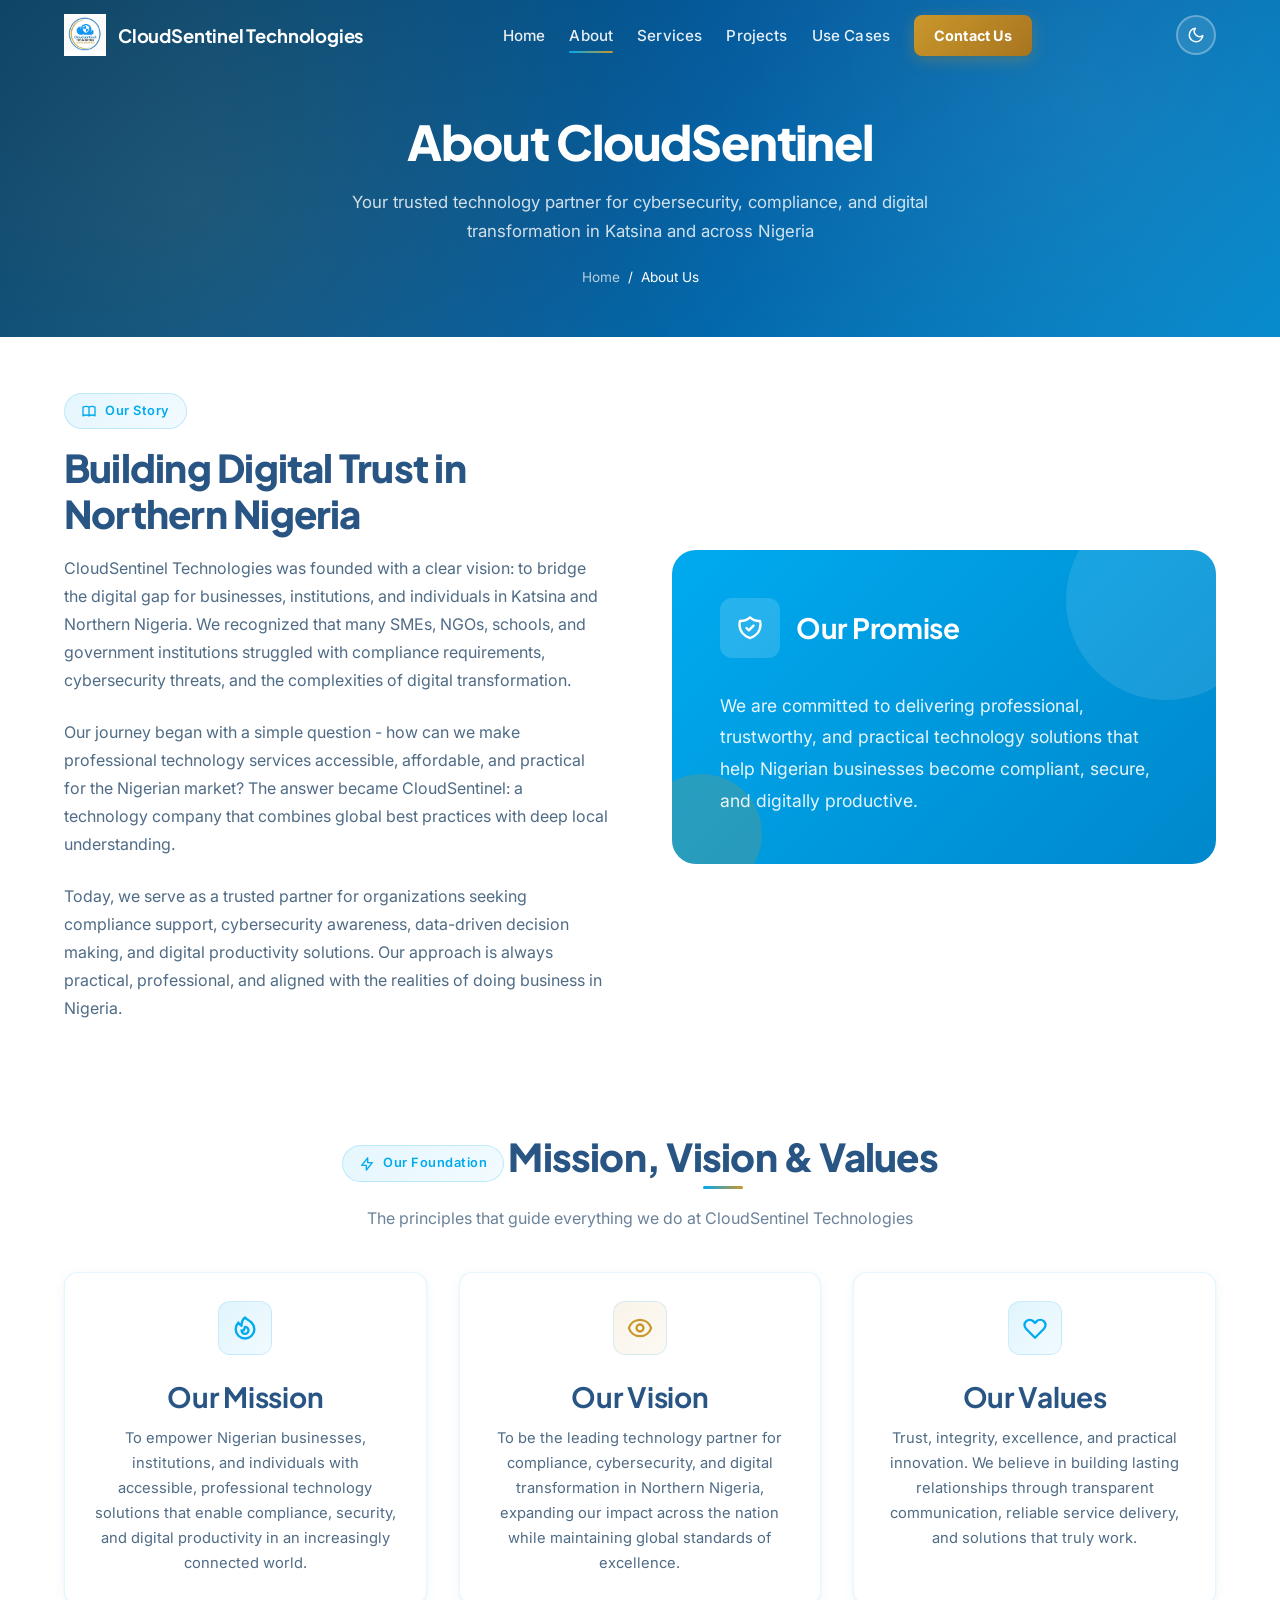
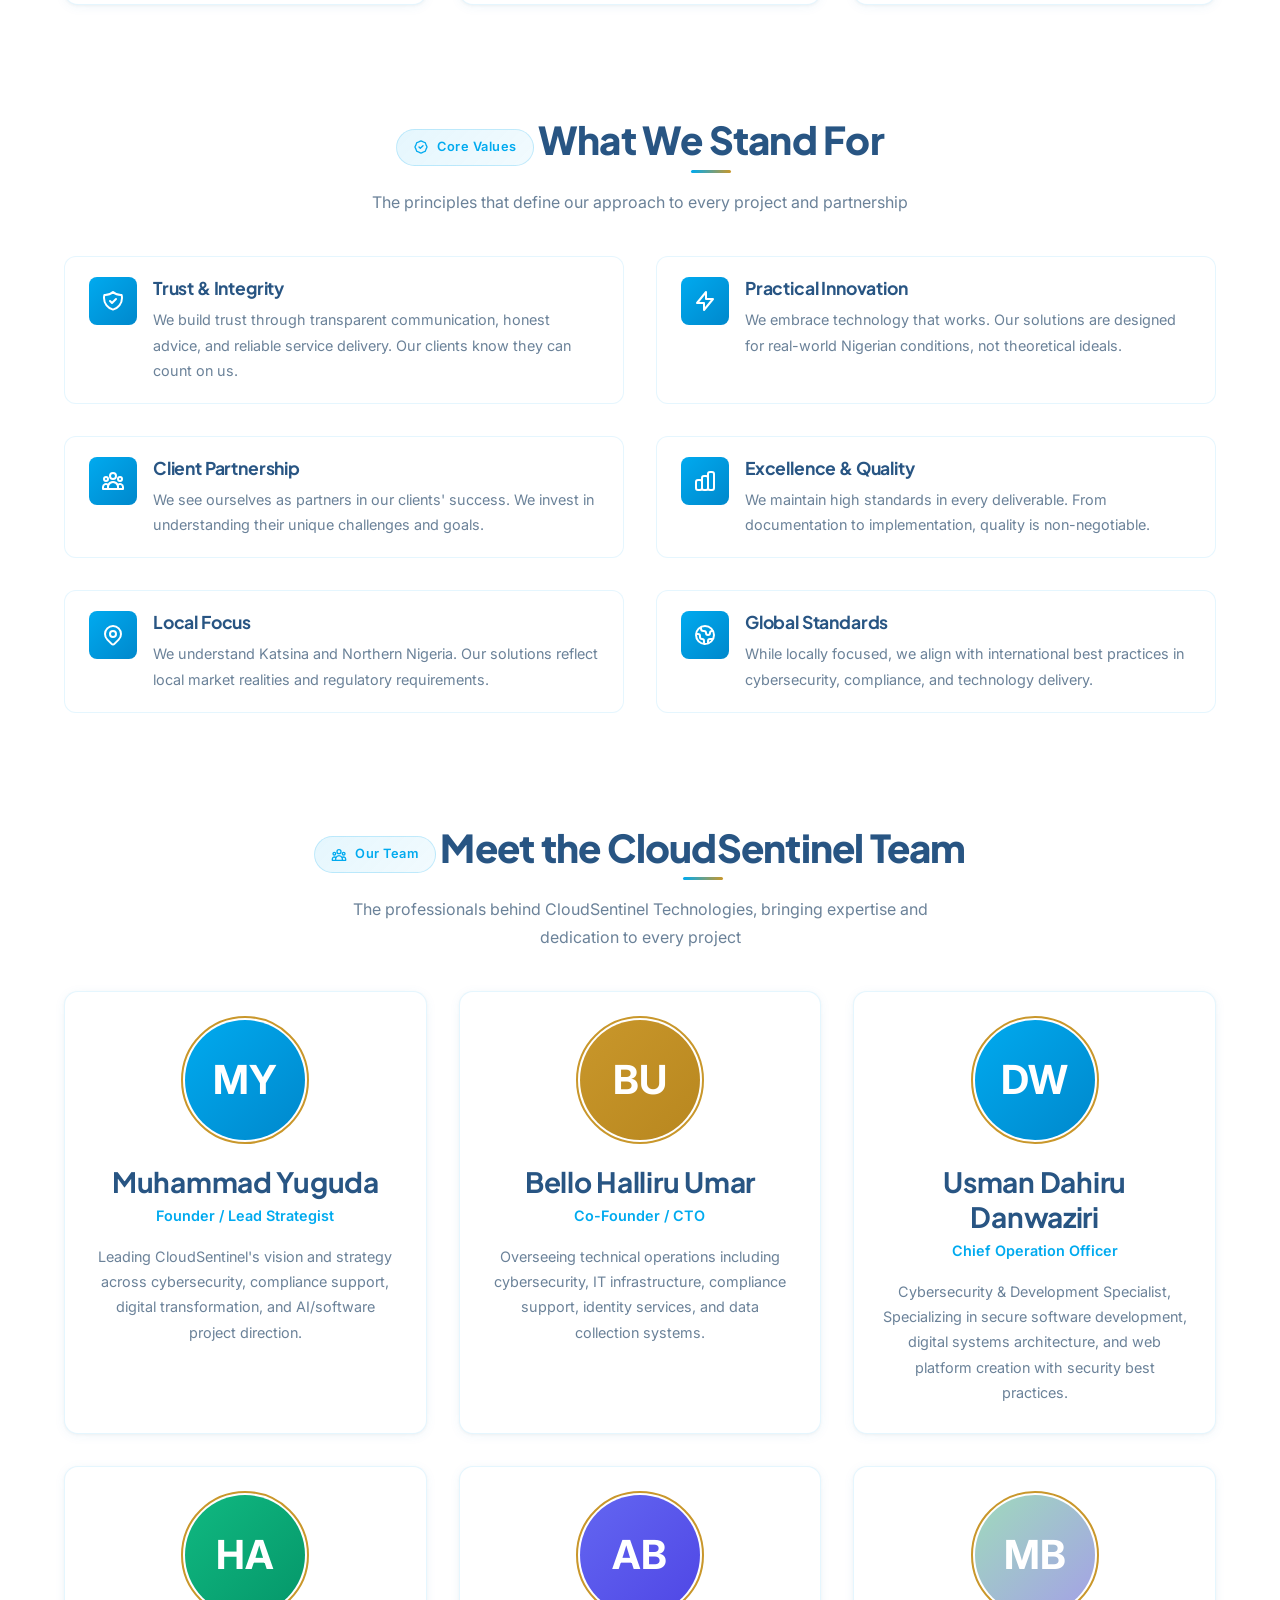
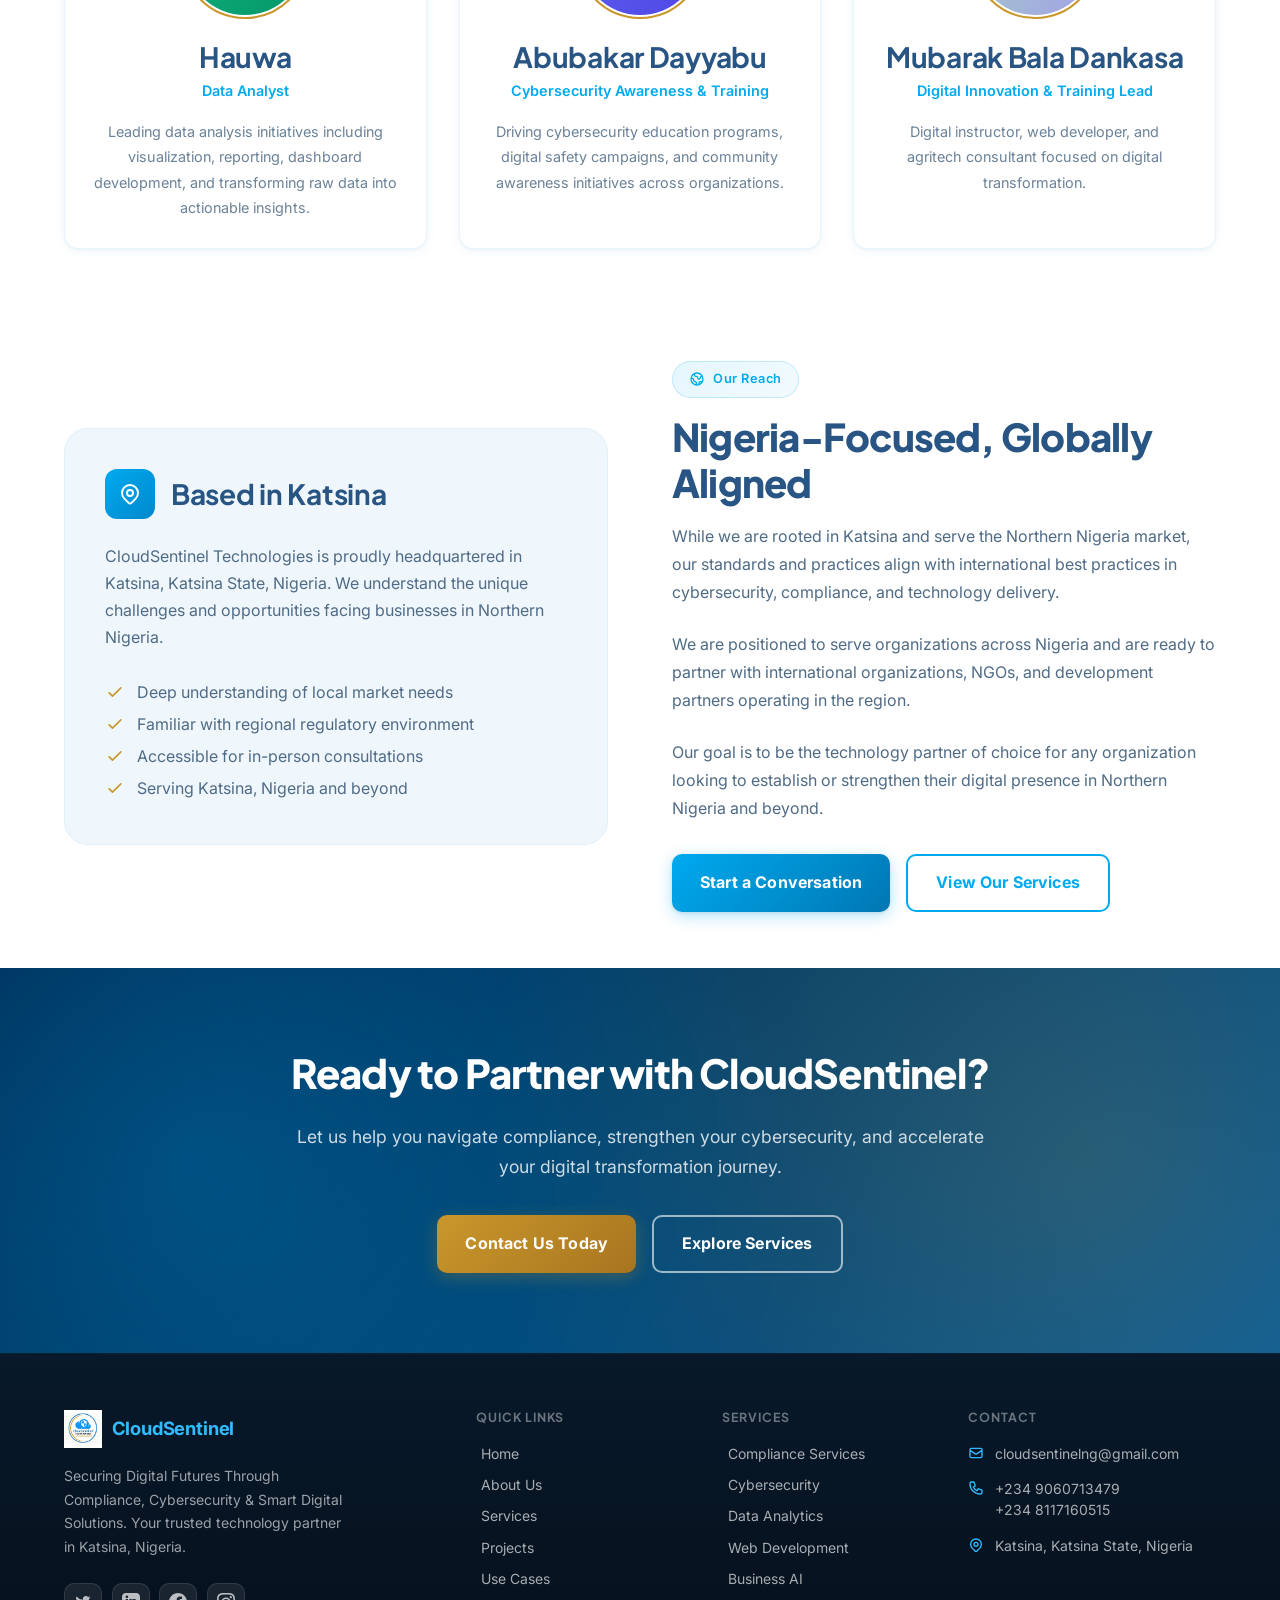
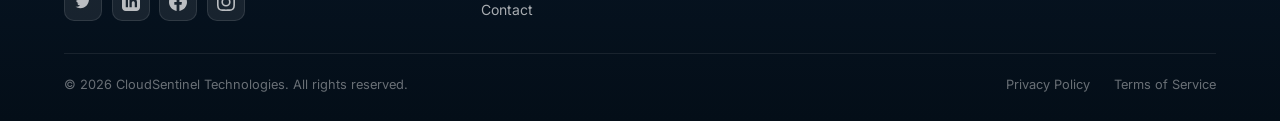
==== commit 063a45ed: "Fix HTML structure in about.html" ====
--- a/about.html
+++ b/about.html
@@ -461,6 +461,7 @@
                                 <path d="M12 2.163c3.204 0 3.584.012 4.85.07 3.252.148 4.771 1.691 4.919 4.919.058 1.265.069 1.645.069 4.849 0 3.205-.012 3.584-.069 4.849-.149 3.225-1.664 4.771-4.919 4.919-1.266.058-1.644.07-4.85.07-3.204 0-3.584-.012-4.849-.07-3.26-.149-4.771-1.699-4.919-4.92-.058-1.265-.07-1.644-.07-4.849 0-3.204.013-3.583.07-4.849.149-3.227 1.664-4.771 4.919-4.919 1.266-.057 1.645-.069 4.849-.069zM12 0C8.741 0 8.333.014 7.053.072 2.695.272.273 2.69.073 7.052.014 8.333 0 8.741 0 12c0 3.259.014 3.668.072 4.948.2 4.358 2.618 6.78 6.98 6.98C8.333 23.986 8.741 24 12 24c3.259 0 3.668-.014 4.948-.072 4.354-.2 6.782-2.618 6.979-6.98.059-1.28.073-1.689.073-4.948 0-3.259-.014-3.667-.072-4.947-.196-4.354-2.617-6.78-6.979-6.98C15.668.014 15.259 0 12 0zm0 5.838a6.162 6.162 0 100 12.324 6.162 6.162 0 000-12.324zM12 16a4 4 0 110-8 4 4 0 010 8zm6.406-11.845a1.44 1.44 0 100 2.881 1.44 1.44 0 000-2.881z"/>
                             </svg>
                         </a>
+                    </div>
                 </div>
 
                 <div class="footer-column">
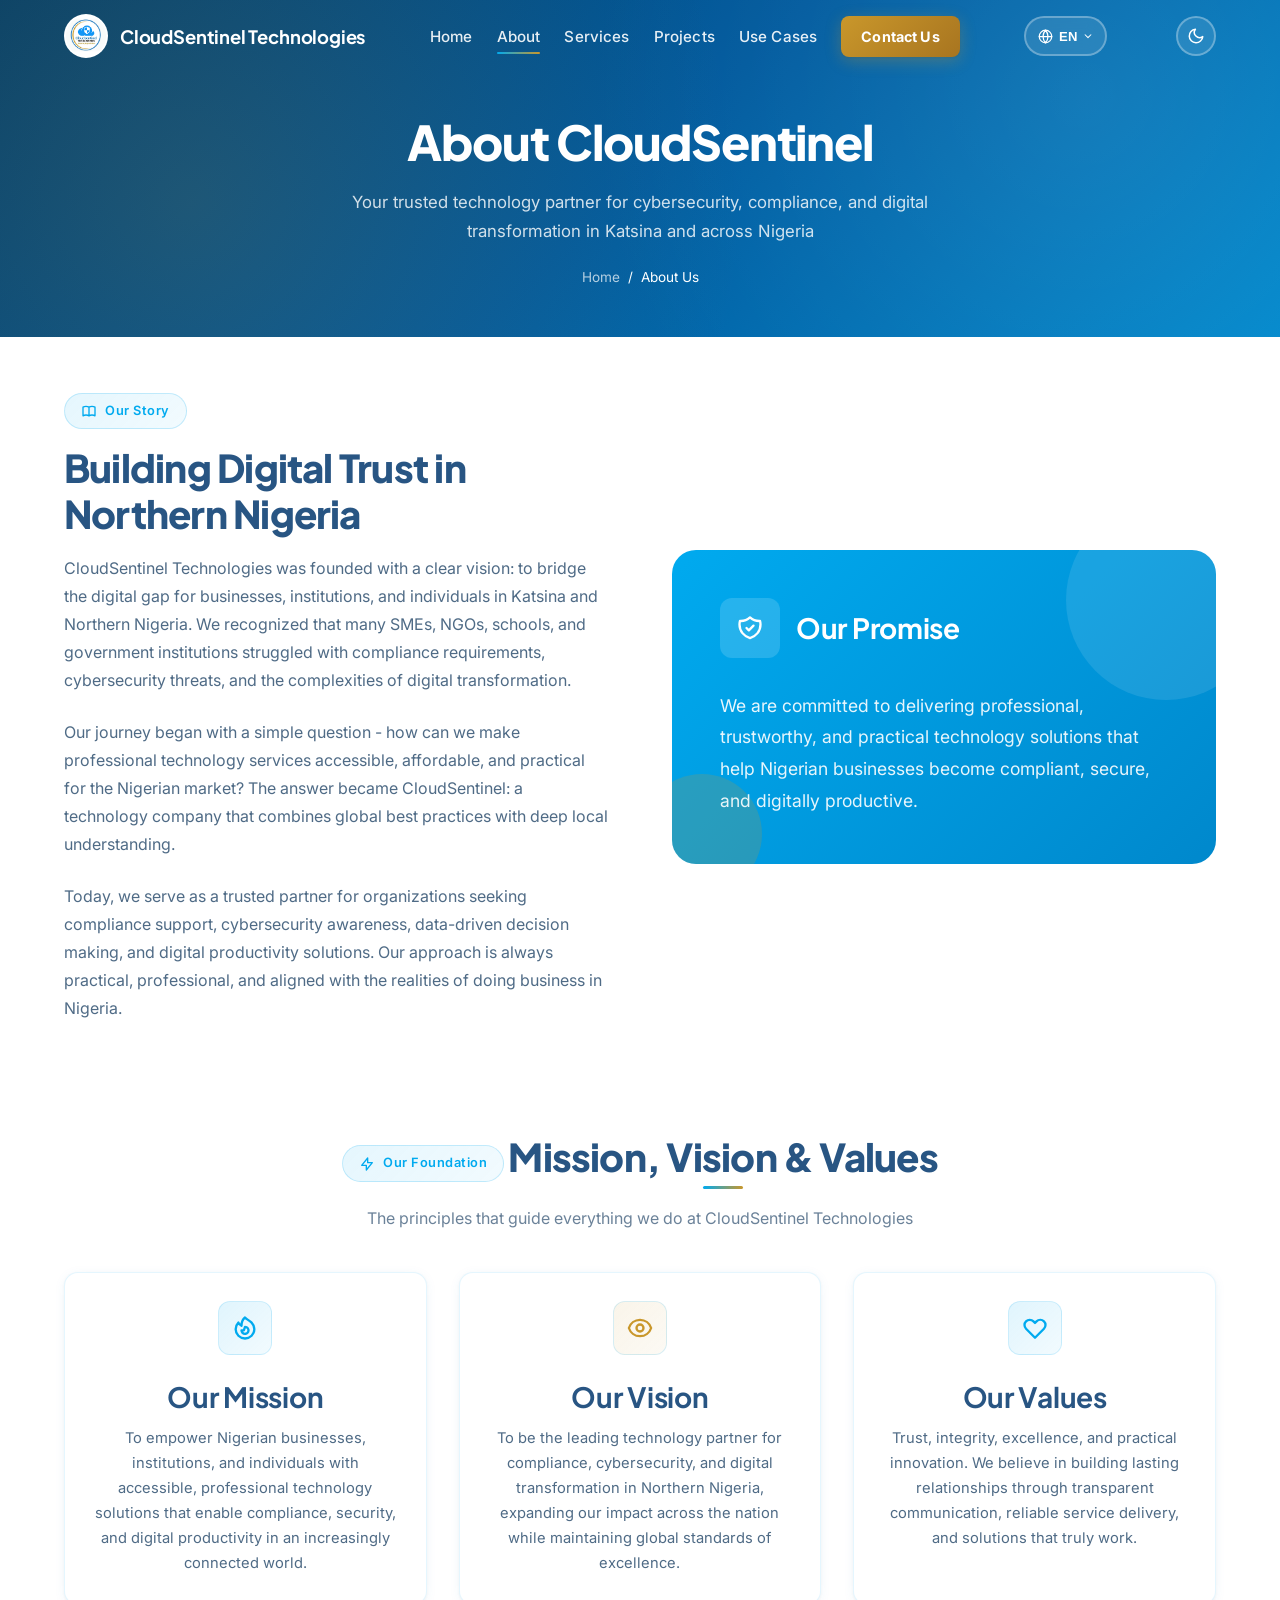
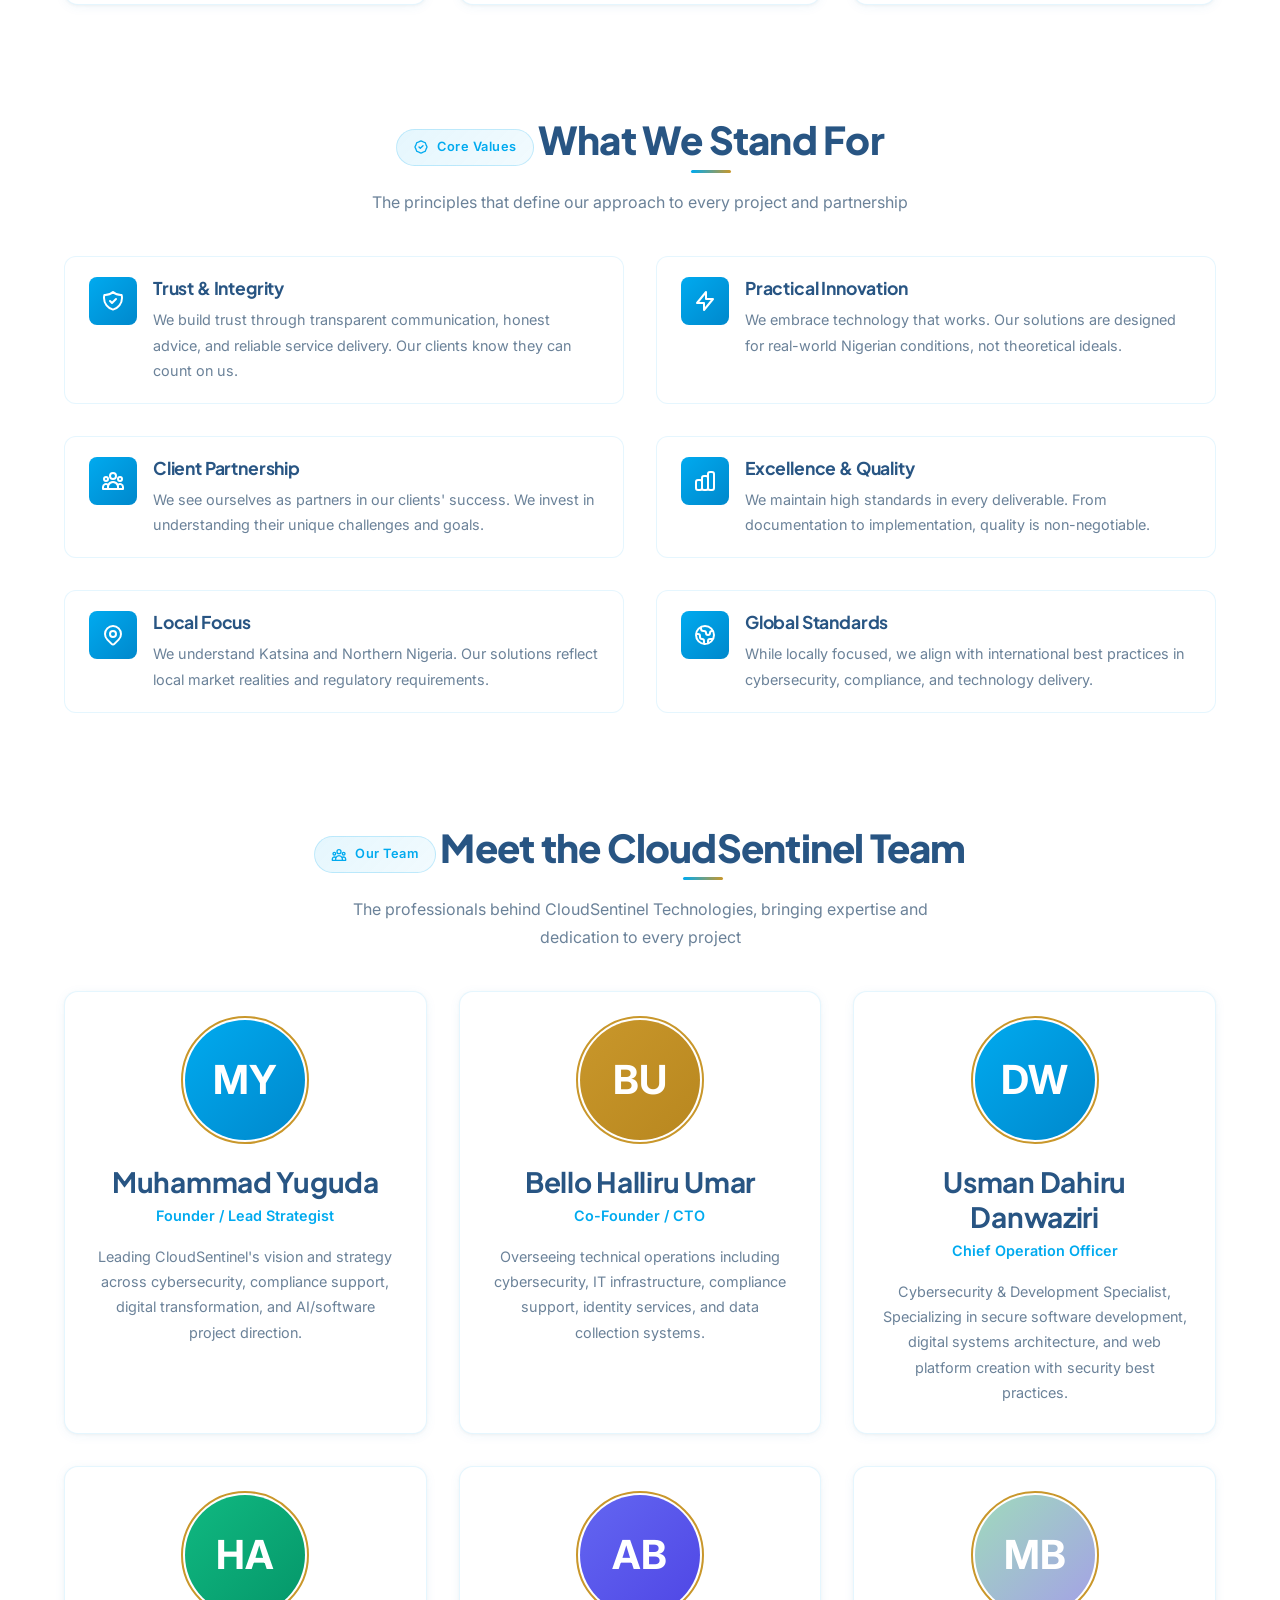
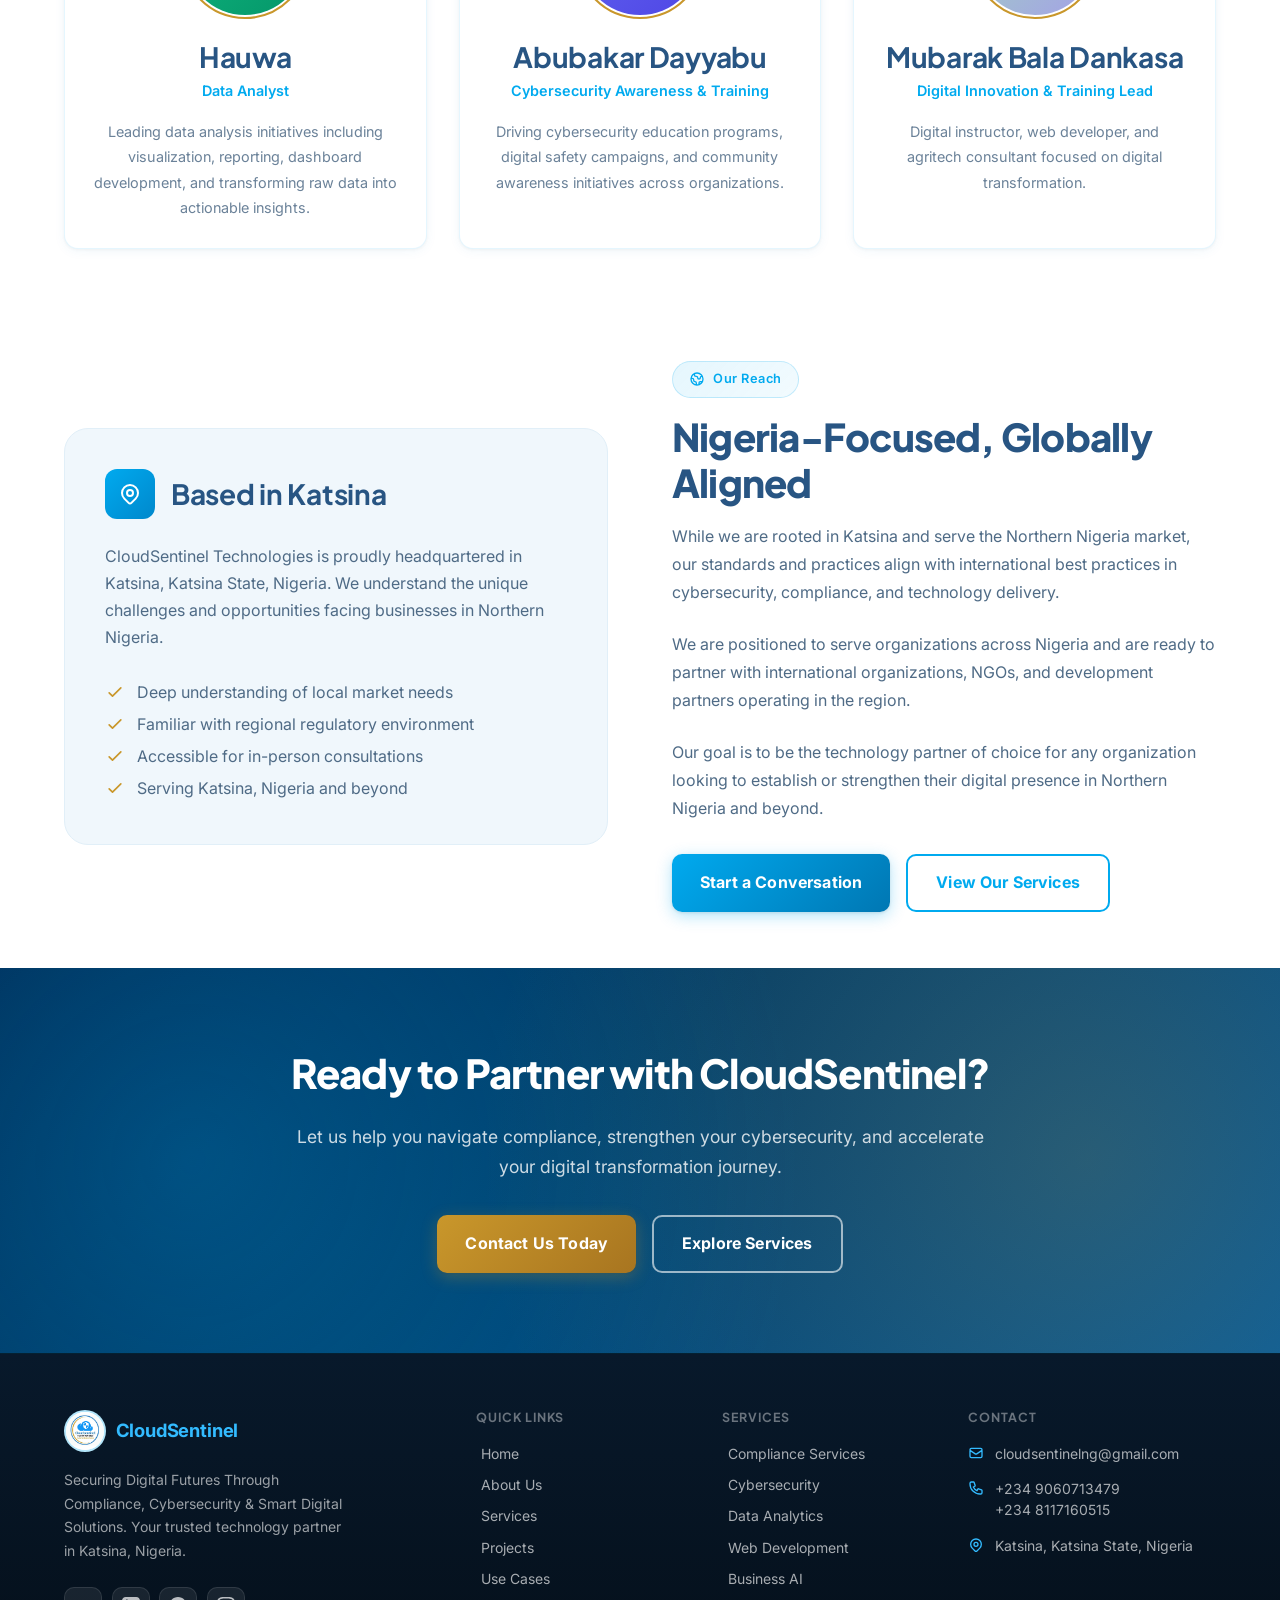
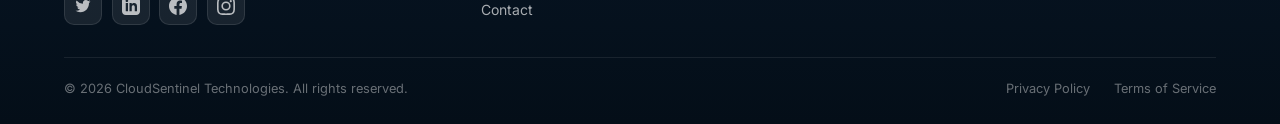
==== commit 0f5c599e: "Add i18n.js script to about.html" ====
--- a/about.html
+++ b/about.html
@@ -523,6 +523,7 @@
 
     <!-- Scripts -->
     <script src="js/main.js"></script>
+    <script src="js/i18n.js"></script>
 </body>
 
 </html>
--- a/css/style.css
+++ b/css/style.css
@@ -3851,3 +3851,195 @@
     font-weight: 800;
     letter-spacing: -0.02em;
 }
+
+
+/* ============================================================
+   CS FIXES v3 — CIRCULAR LOGO + LANGUAGE SWITCHER
+   ============================================================ */
+
+/* ── 1. LOGO — force perfect circle everywhere ──────────────
+   Overrides all earlier rules (cascade — these come last) */
+.nav-logo img {
+    height: 44px;
+    width: 44px;
+    border-radius: 50%;
+    object-fit: cover;
+    object-position: center;
+    border: 2px solid rgba(255,255,255,0.25);
+    background: #fff;
+    transition: border-color 0.25s ease, transform 0.25s ease;
+    flex-shrink: 0;
+}
+.navbar.scrolled .nav-logo img {
+    border-color: rgba(0,170,239,0.3);
+}
+.nav-logo:hover img {
+    transform: rotate(8deg) scale(1.04);
+    border-color: var(--gold);
+}
+
+.footer-logo img {
+    height: 42px;
+    width: 42px;
+    border-radius: 50%;
+    object-fit: cover;
+    object-position: center;
+    border: 2px solid rgba(0,170,239,0.3);
+    background: #fff;
+    flex-shrink: 0;
+}
+
+/* Hub page navbar logo (inline-style pages) — same circular treatment */
+.navbar .nav-logo img,
+nav .nav-logo img {
+    border-radius: 50% !important;
+    object-fit: cover !important;
+}
+
+[data-theme="dark"] .nav-logo img { border-color: rgba(0,170,239,0.25); background: #0f1923; }
+[data-theme="dark"] .footer-logo img { border-color: rgba(0,170,239,0.25); background: #0f1923; }
+
+
+/* ============================================================
+   2. LANGUAGE SWITCHER — dropdown UI
+   ============================================================ */
+
+.lang-switcher {
+    position: relative;
+    flex-shrink: 0;
+}
+.lang-toggle {
+    display: flex;
+    align-items: center;
+    gap: 0.35rem;
+    height: 40px;
+    padding: 0 0.75rem;
+    border-radius: 20px;
+    border: 2px solid rgba(255,255,255,0.3);
+    background: rgba(255,255,255,0.1);
+    color: var(--white);
+    cursor: pointer;
+    font-size: 0.82rem;
+    font-weight: 600;
+    letter-spacing: 0.01em;
+    transition: all 0.25s ease;
+    backdrop-filter: blur(10px);
+}
+.navbar.scrolled .lang-toggle {
+    border-color: rgba(0,170,239,0.3);
+    color: var(--primary);
+    background: rgba(0,170,239,0.07);
+}
+.lang-toggle:hover {
+    background: var(--gold);
+    border-color: var(--gold);
+    color: #fff;
+}
+.lang-toggle svg.globe { width: 15px; height: 15px; }
+.lang-toggle svg.caret {
+    width: 10px; height: 10px;
+    transition: transform 0.2s ease;
+}
+.lang-switcher.open .lang-toggle svg.caret { transform: rotate(180deg); }
+
+.lang-dropdown {
+    position: absolute;
+    top: calc(100% + 10px);
+    right: 0;
+    min-width: 170px;
+    background: #fff;
+    border-radius: 12px;
+    box-shadow: 0 12px 36px rgba(0,30,60,0.18), 0 2px 8px rgba(0,0,0,0.06);
+    border: 1px solid rgba(0,170,239,0.12);
+    padding: 0.5rem;
+    opacity: 0;
+    visibility: hidden;
+    transform: translateY(-8px);
+    transition: all 0.22s ease;
+    z-index: 1100;
+}
+.lang-switcher.open .lang-dropdown {
+    opacity: 1;
+    visibility: visible;
+    transform: translateY(0);
+}
+.lang-option {
+    display: flex;
+    align-items: center;
+    gap: 0.6rem;
+    width: 100%;
+    padding: 0.6rem 0.75rem;
+    border-radius: 8px;
+    background: none;
+    border: none;
+    cursor: pointer;
+    font-size: 0.88rem;
+    font-weight: 500;
+    color: var(--text-primary);
+    text-align: left;
+    transition: background 0.18s ease;
+}
+.lang-option:hover { background: rgba(0,170,239,0.07); }
+.lang-option.active {
+    background: rgba(0,170,239,0.1);
+    color: var(--primary);
+    font-weight: 700;
+}
+.lang-option .flag {
+    width: 22px;
+    height: 22px;
+    border-radius: 50%;
+    display: flex;
+    align-items: center;
+    justify-content: center;
+    font-size: 0.7rem;
+    font-weight: 800;
+    color: #fff;
+    flex-shrink: 0;
+}
+.lang-option .check {
+    margin-left: auto;
+    width: 16px; height: 16px;
+    color: var(--primary);
+    display: none;
+}
+.lang-option.active .check { display: block; }
+
+/* Flag color codes per language */
+.flag-en { background: linear-gradient(135deg, #00AAEF, #007EC4); }
+.flag-ha { background: linear-gradient(135deg, #C9972B, #A87520); }
+.flag-yo { background: linear-gradient(135deg, #16a34a, #15803d); }
+.flag-ig { background: linear-gradient(135deg, #dc2626, #b91c1c); }
+
+[data-theme="dark"] .lang-dropdown {
+    background: #19273a;
+    border-color: rgba(0,170,239,0.18);
+}
+[data-theme="dark"] .lang-option { color: var(--text-primary); }
+[data-theme="dark"] .lang-option:hover { background: rgba(0,170,239,0.1); }
+[data-theme="dark"] .lang-option.active { background: rgba(0,170,239,0.15); }
+
+/* Mobile: language switcher sits inline before hamburger */
+@media (max-width: 968px) {
+    .lang-toggle {
+        height: 36px;
+        padding: 0 0.6rem;
+        font-size: 0.78rem;
+    }
+    .lang-dropdown {
+        right: -10px;
+        min-width: 160px;
+    }
+}
+@media (max-width: 480px) {
+    .lang-toggle span.lang-label { display: none; }
+    .lang-toggle { width: 36px; padding: 0; justify-content: center; border-radius: 50%; }
+}
+
+/* Translatable text fade transition */
+[data-i18n] {
+    transition: opacity 0.15s ease;
+}
+.i18n-fading [data-i18n] {
+    opacity: 0.4;
+}
